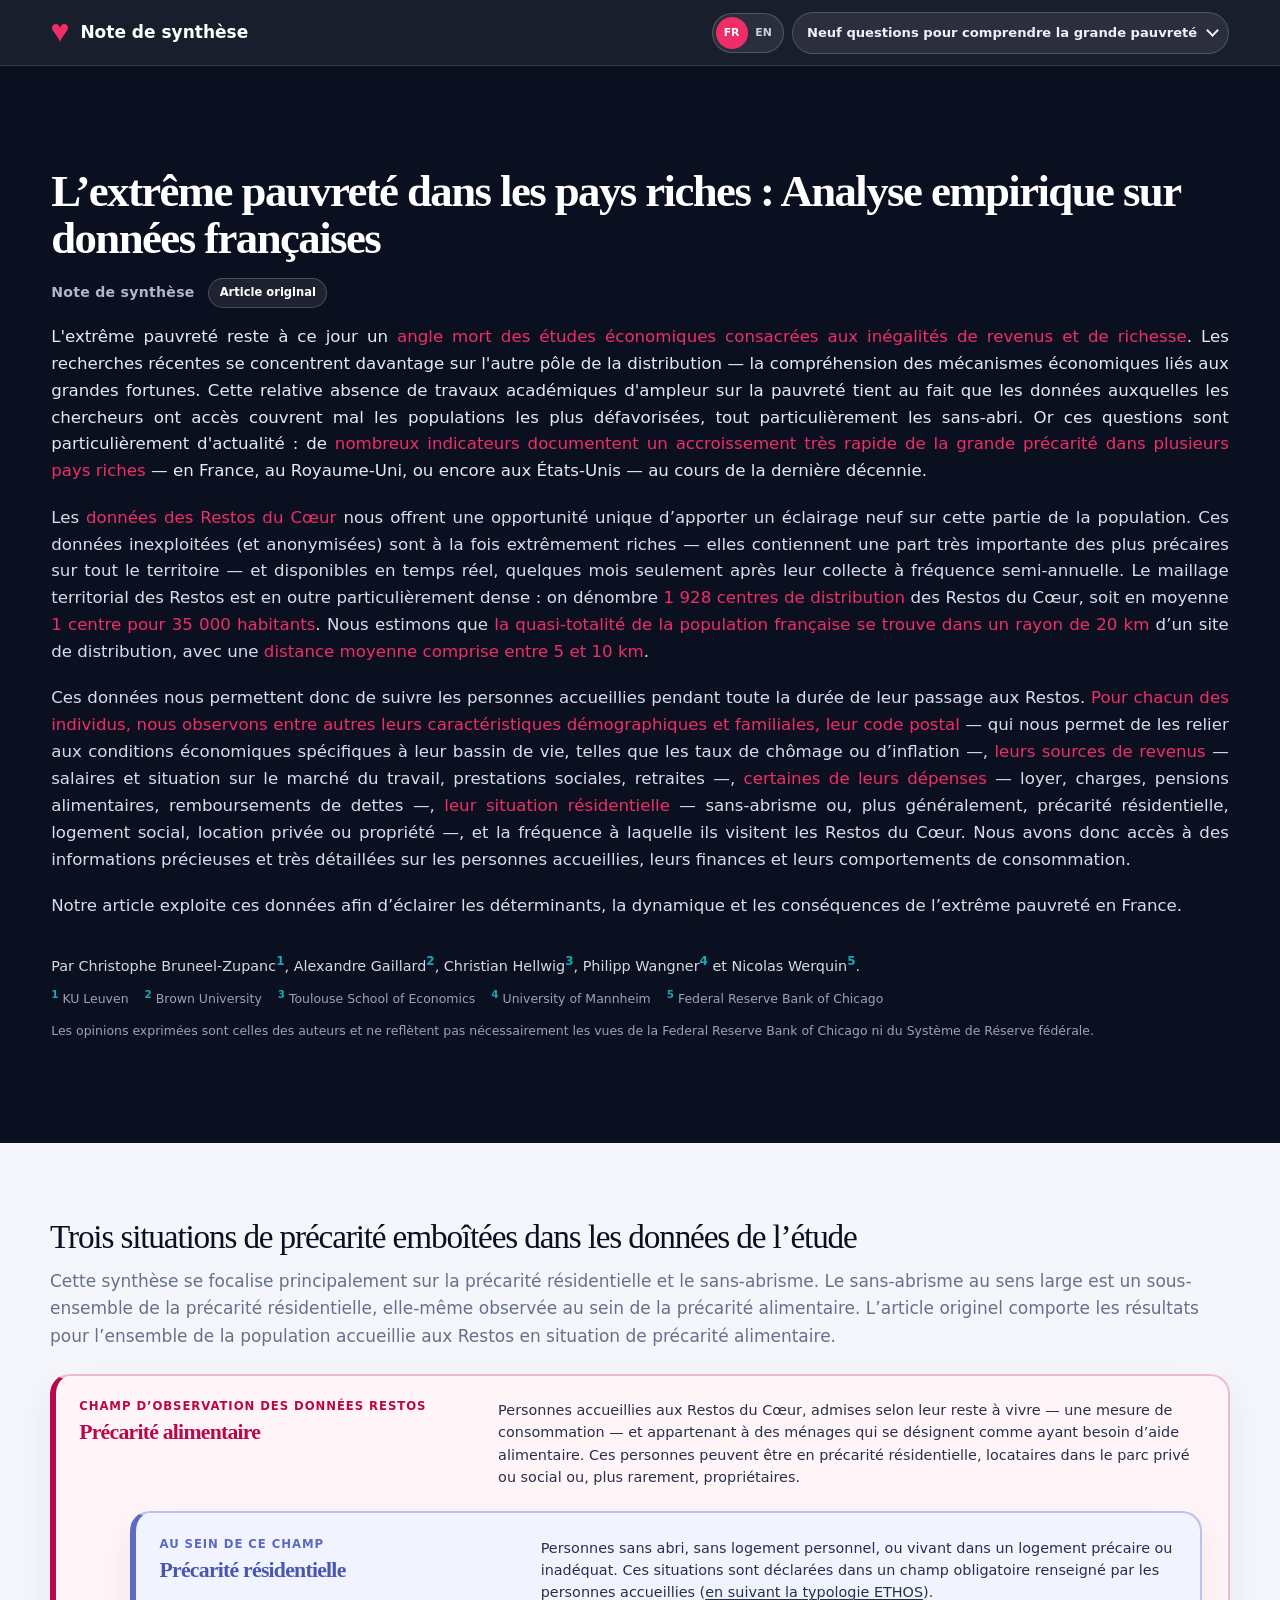
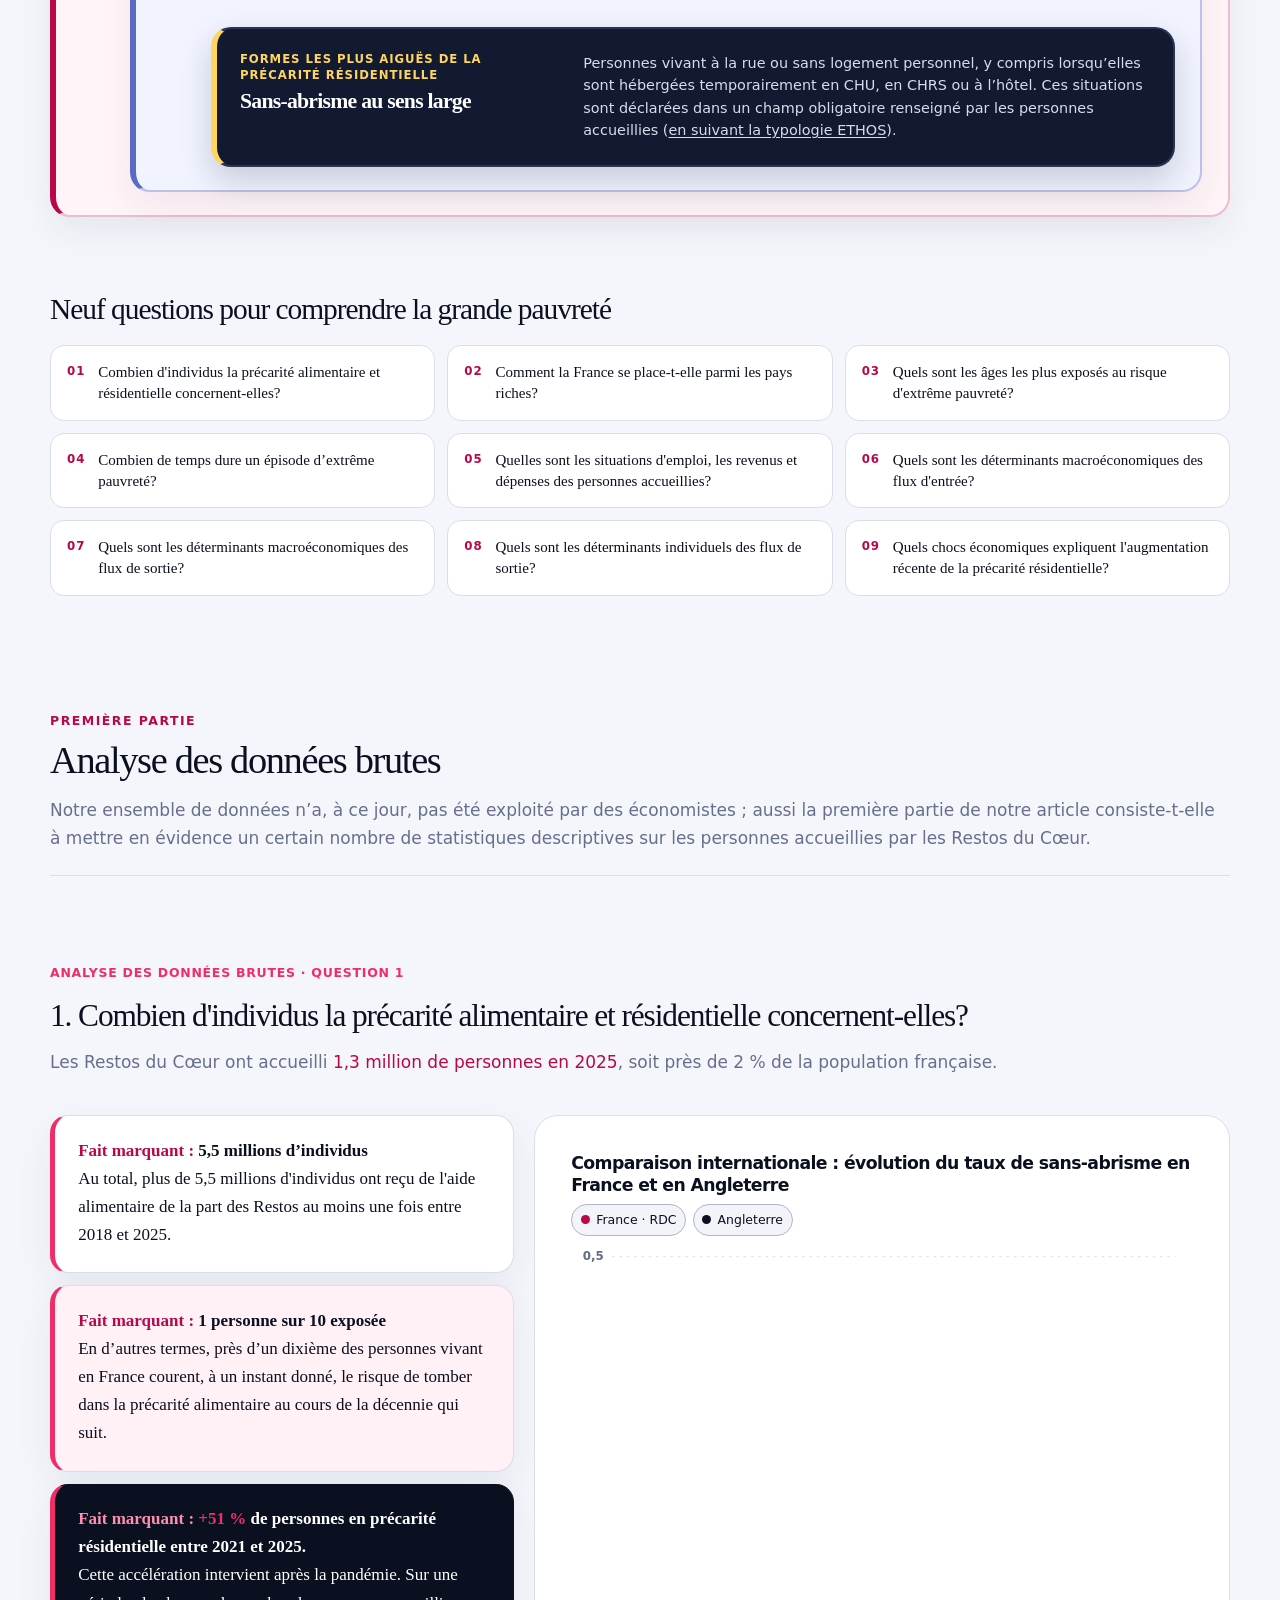
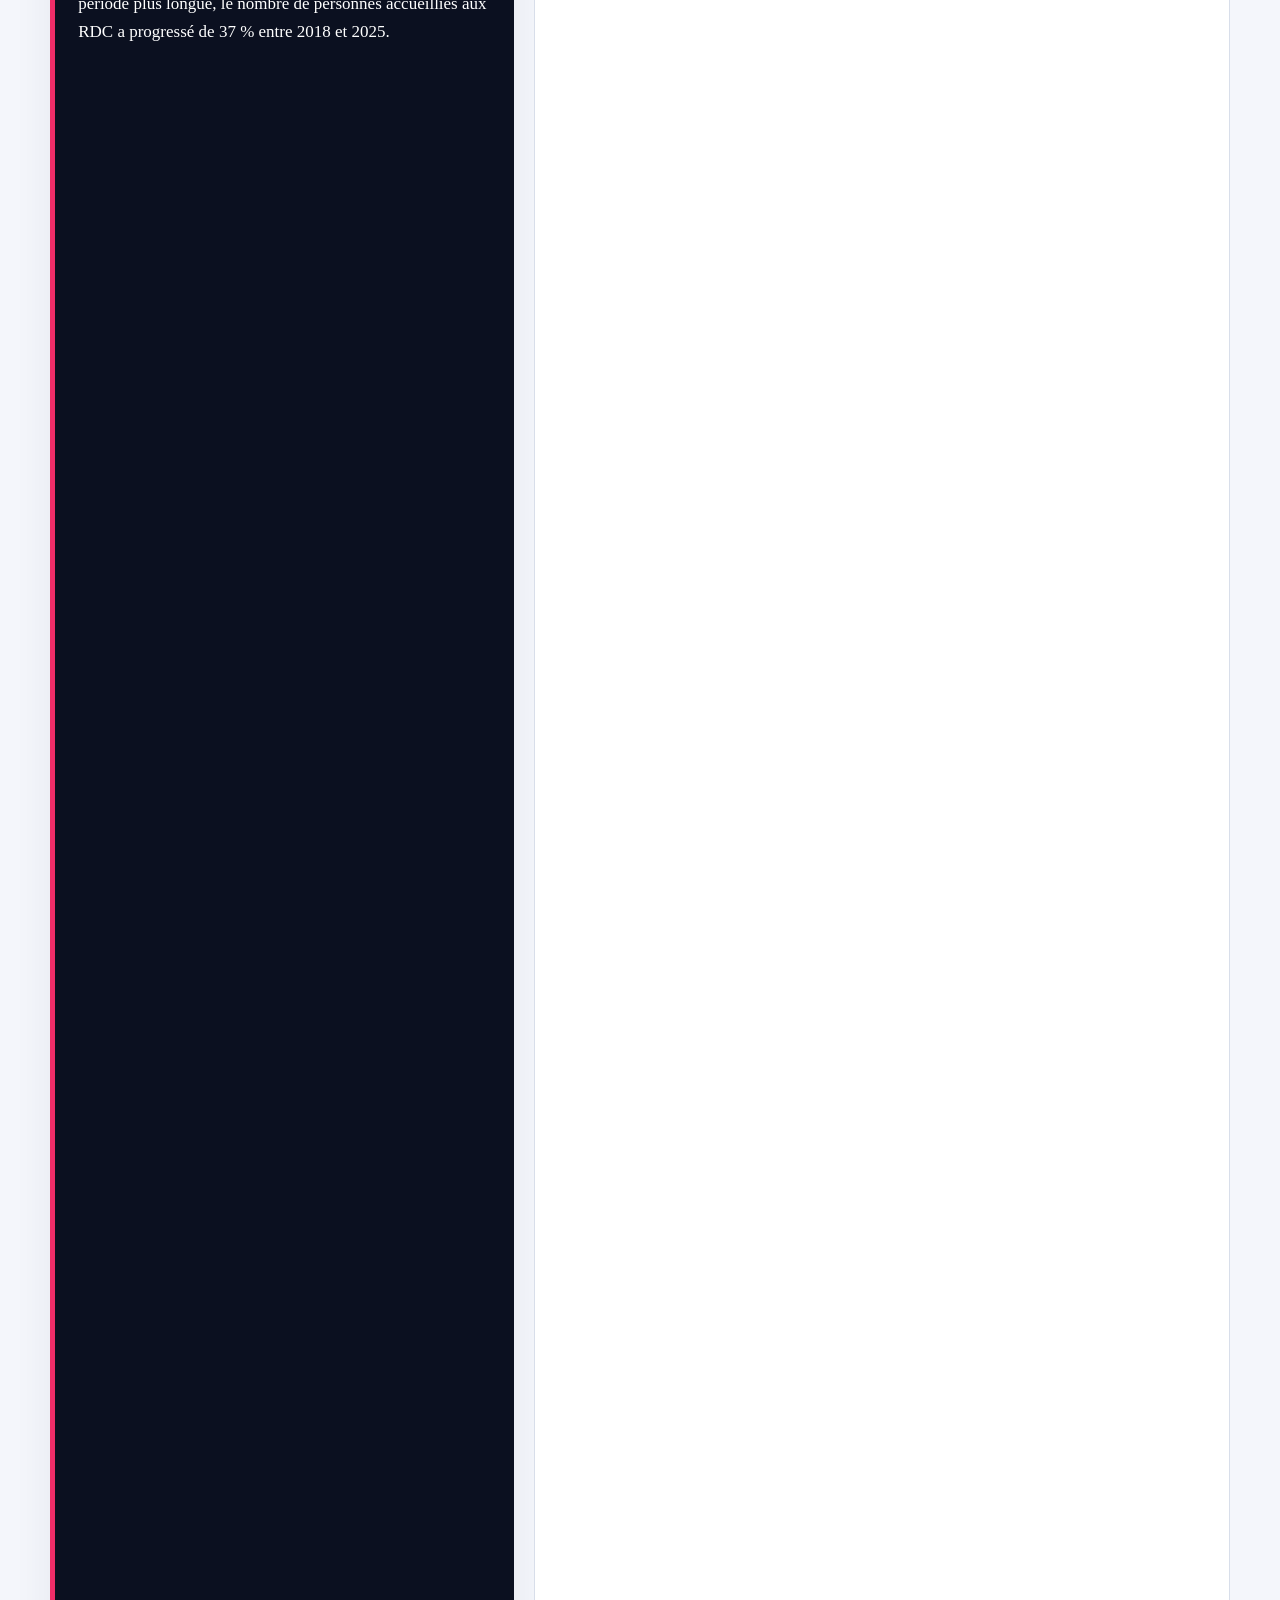
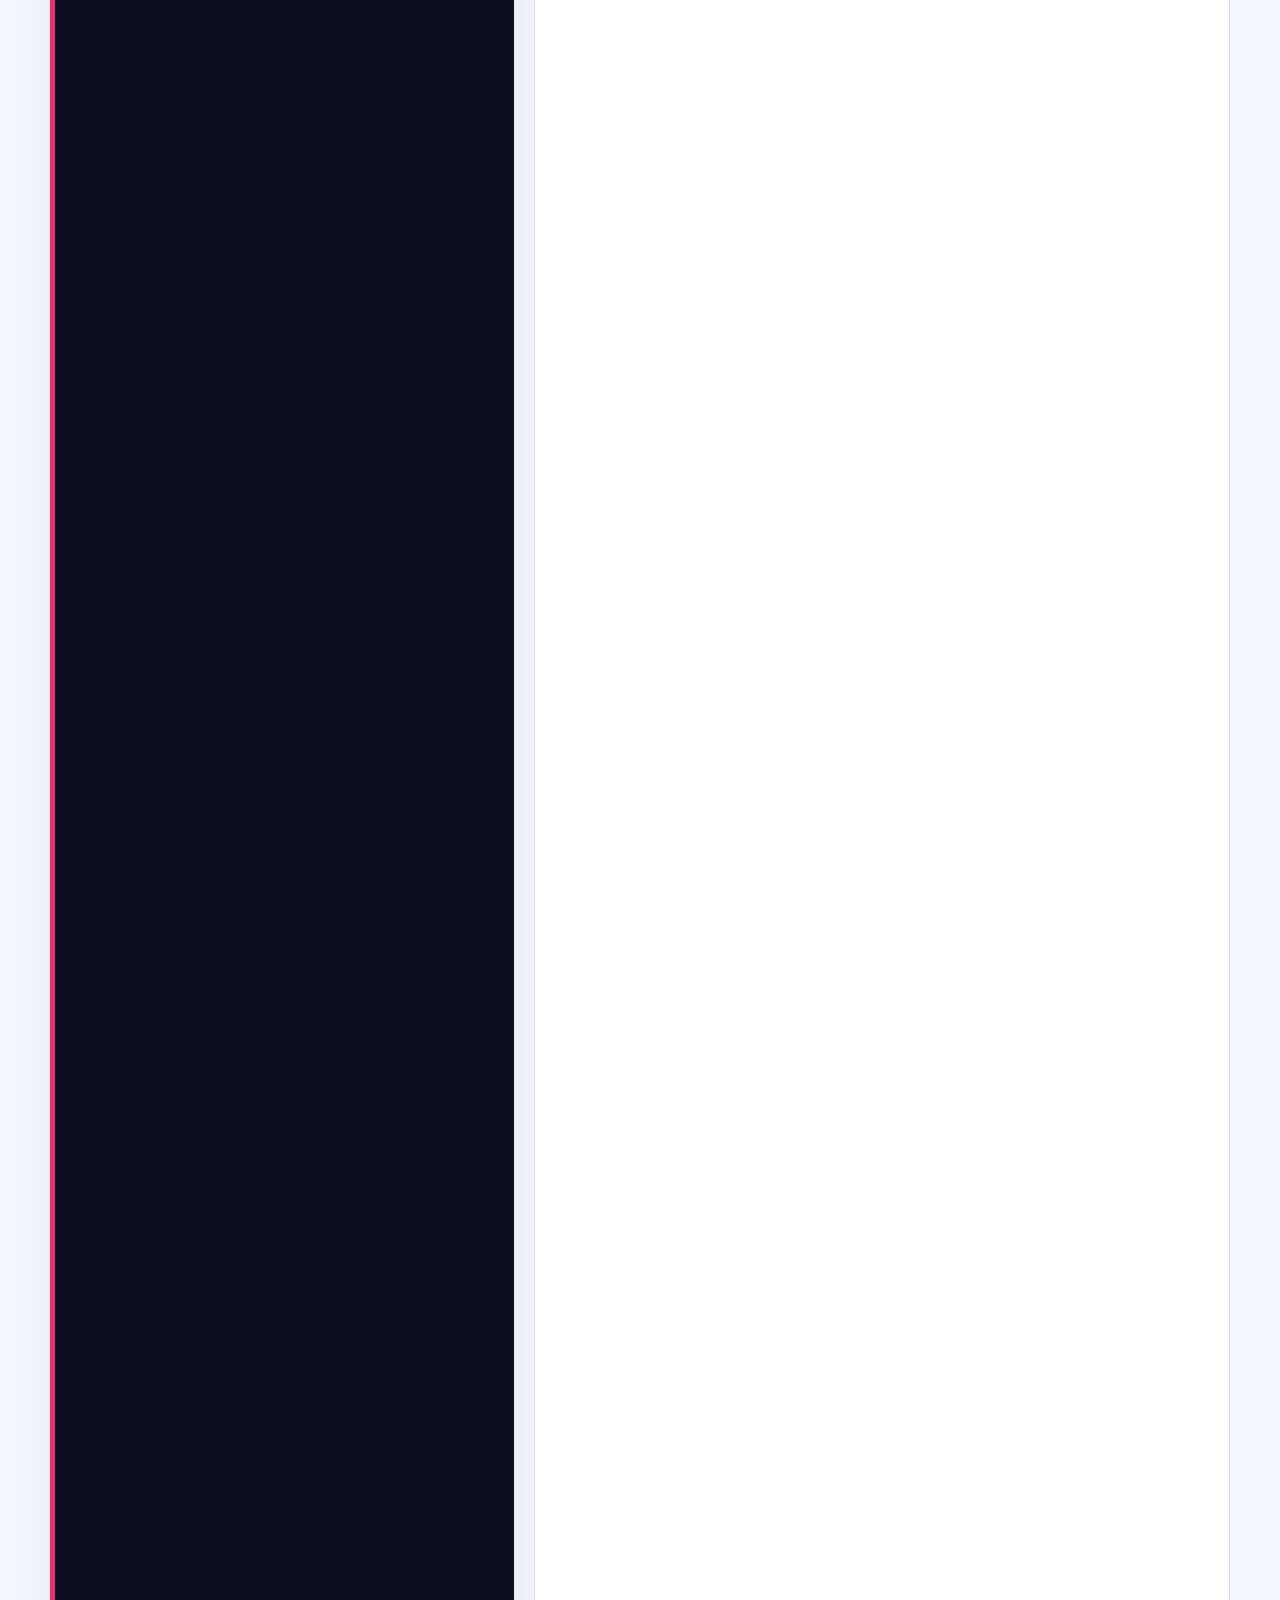
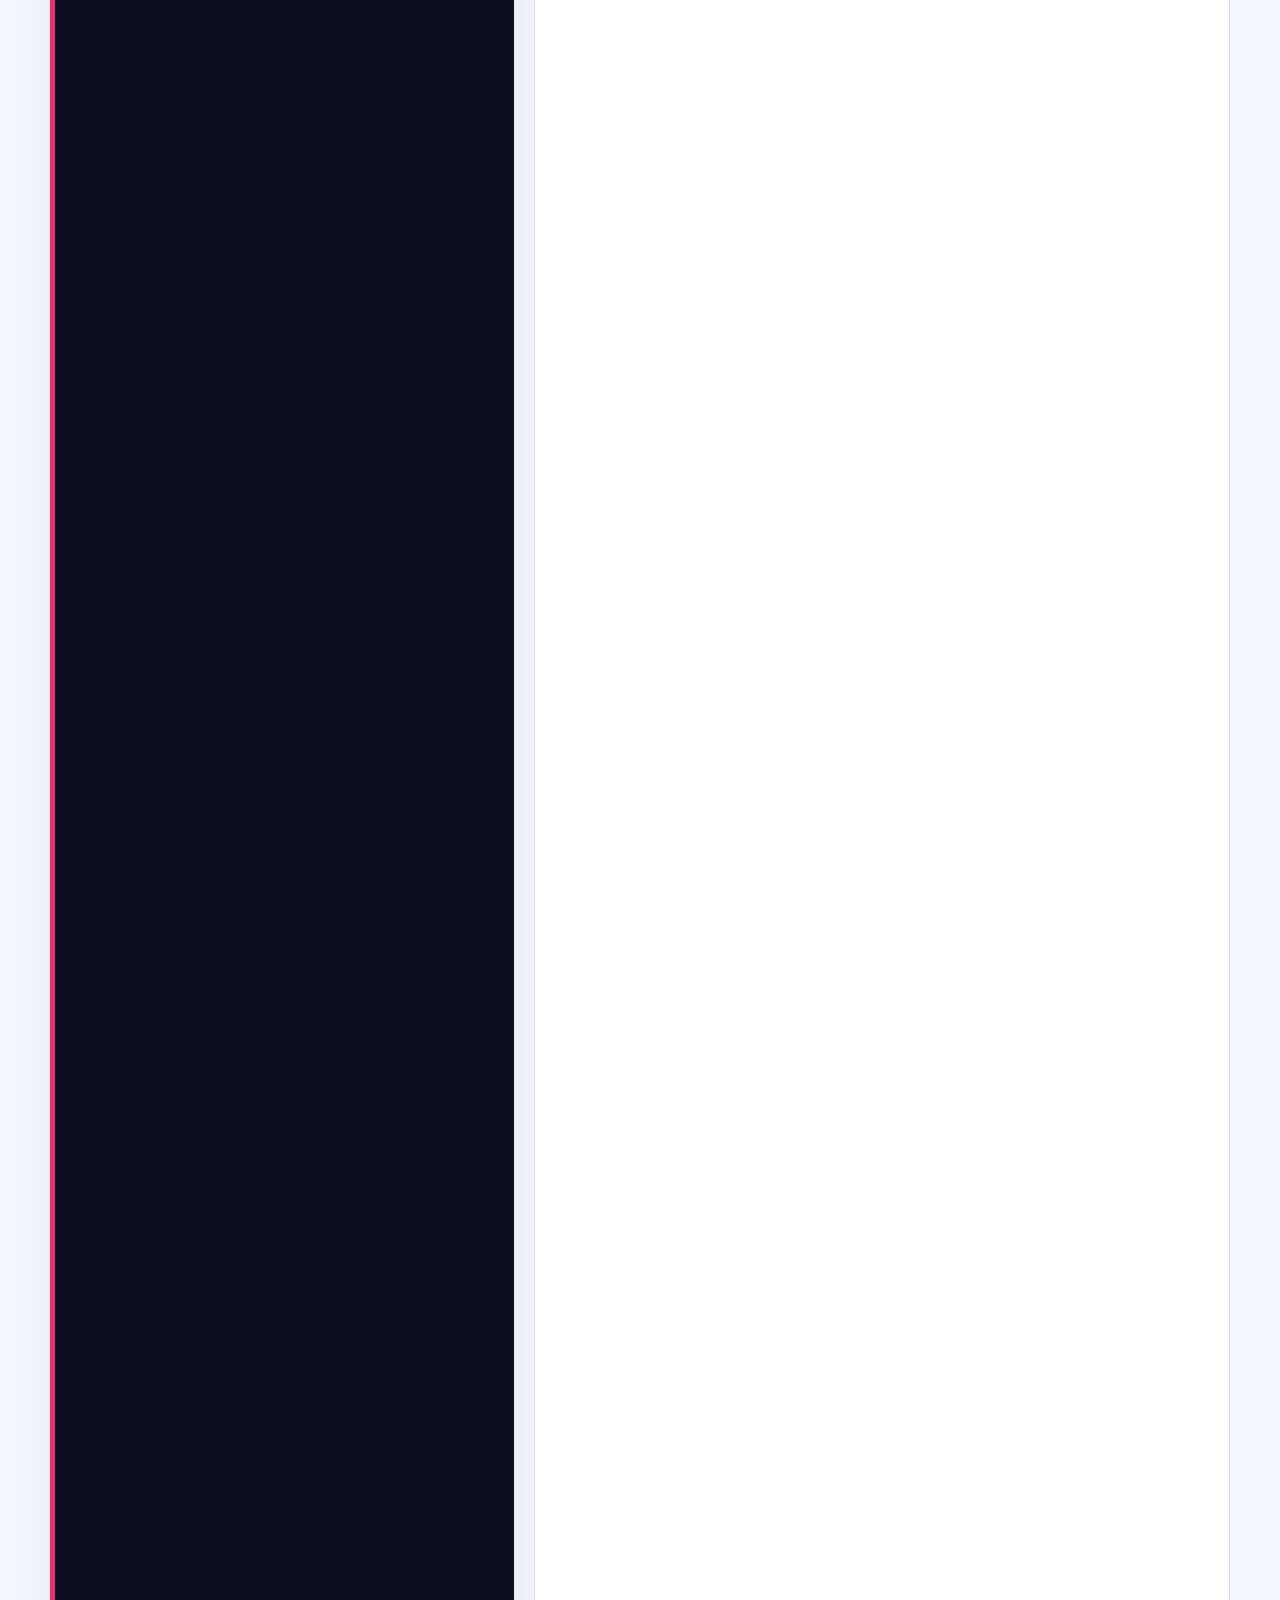
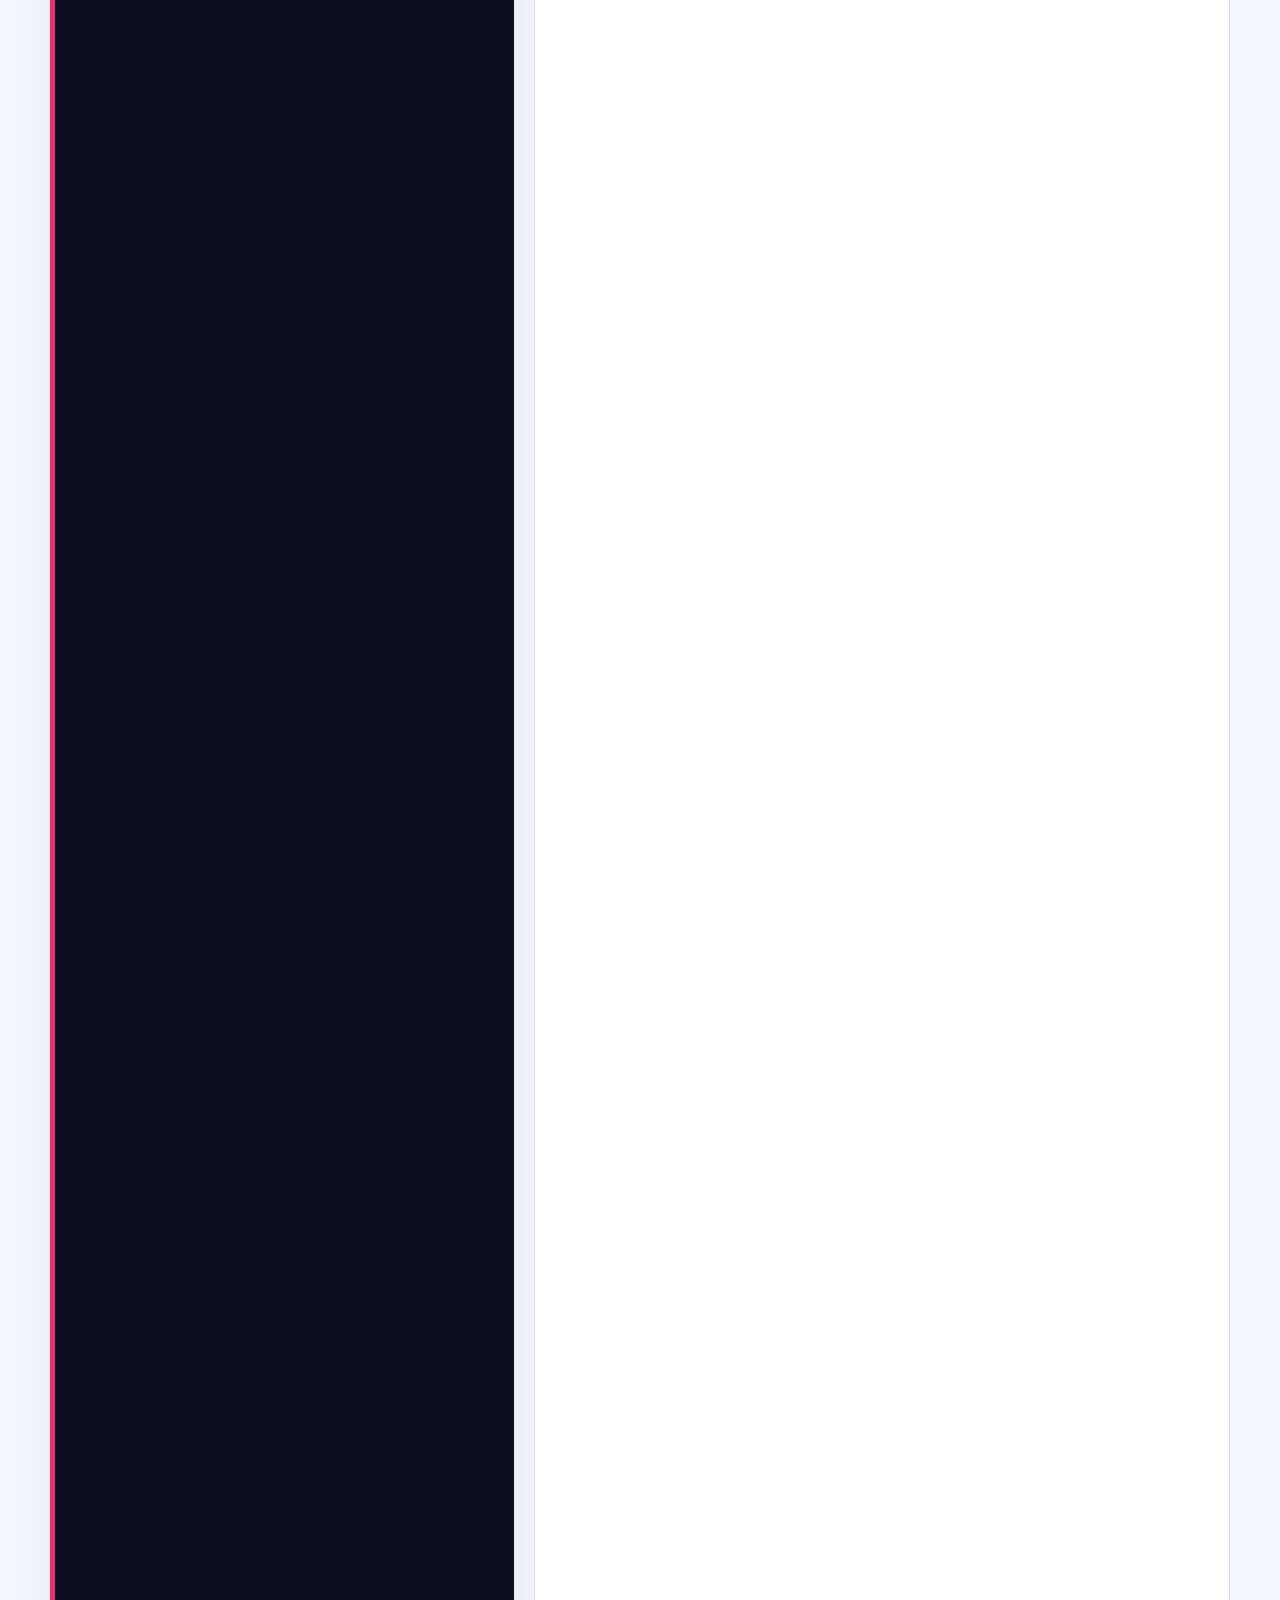
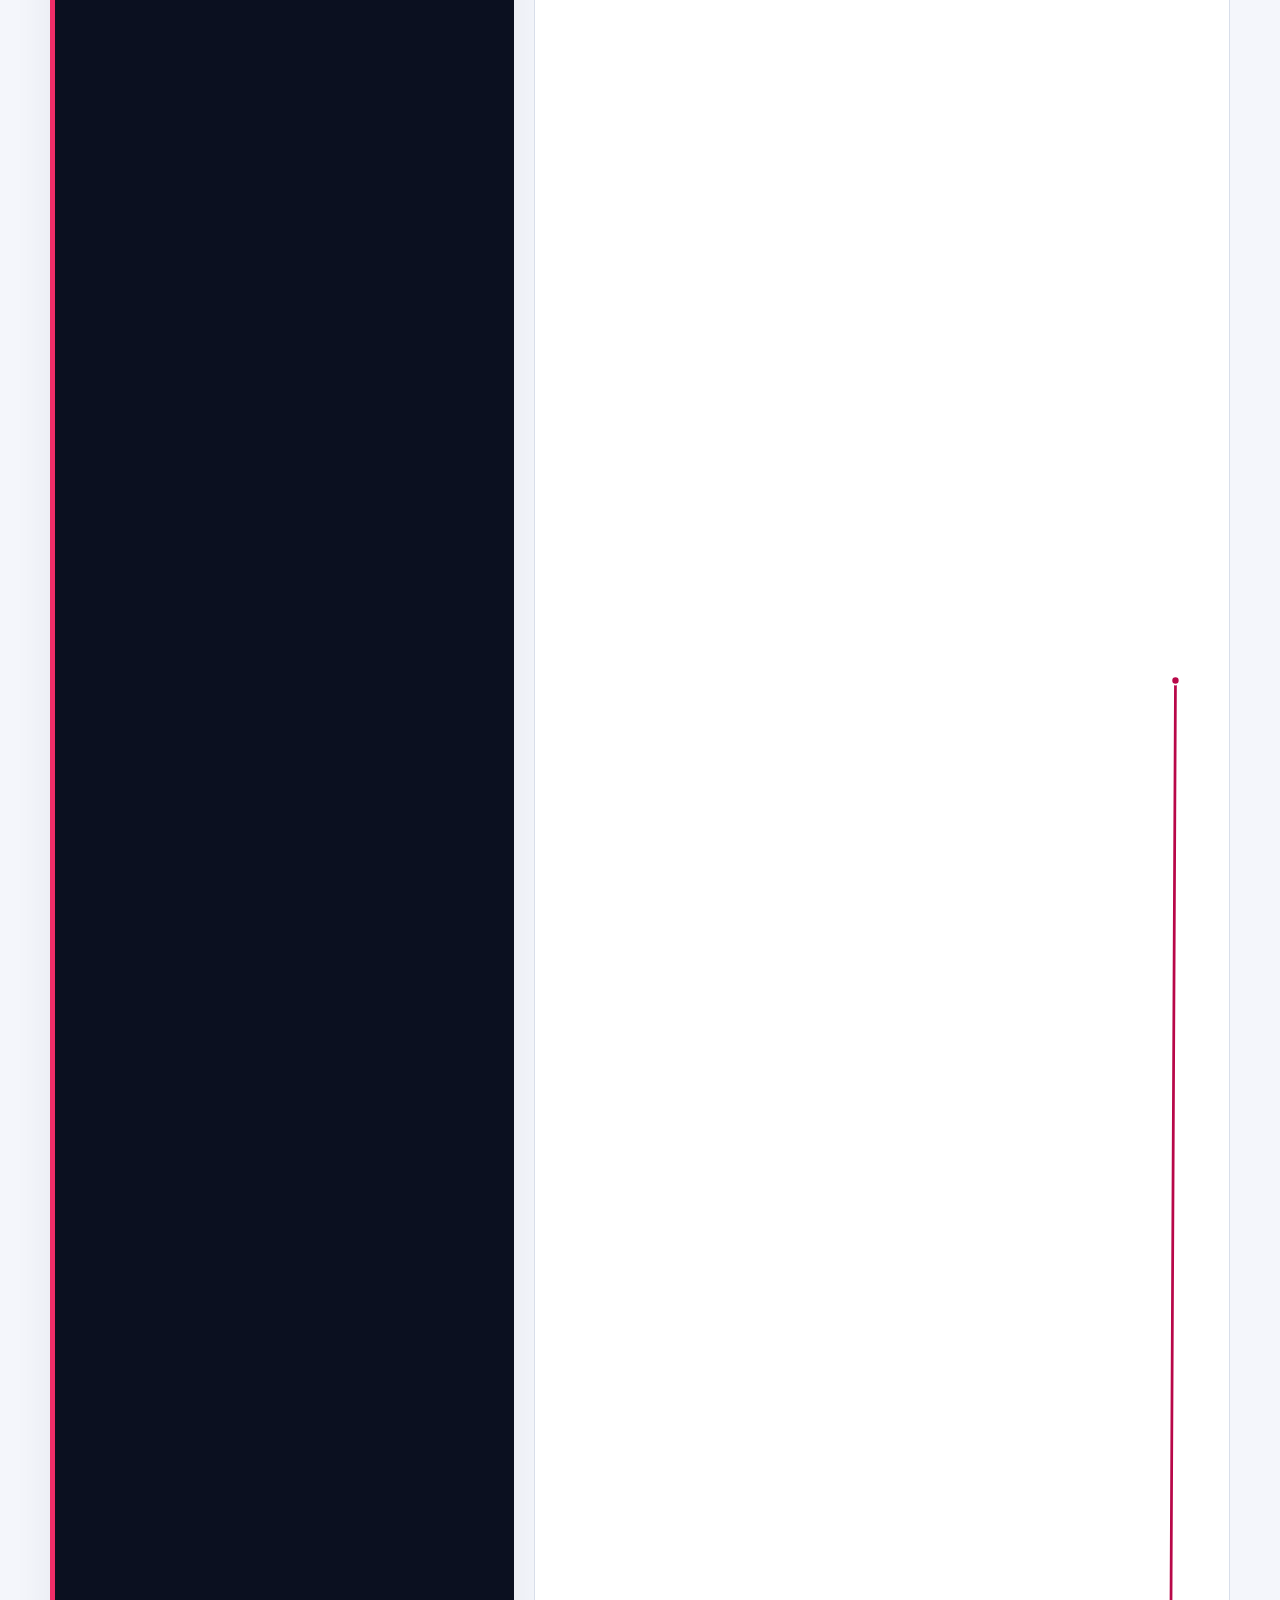
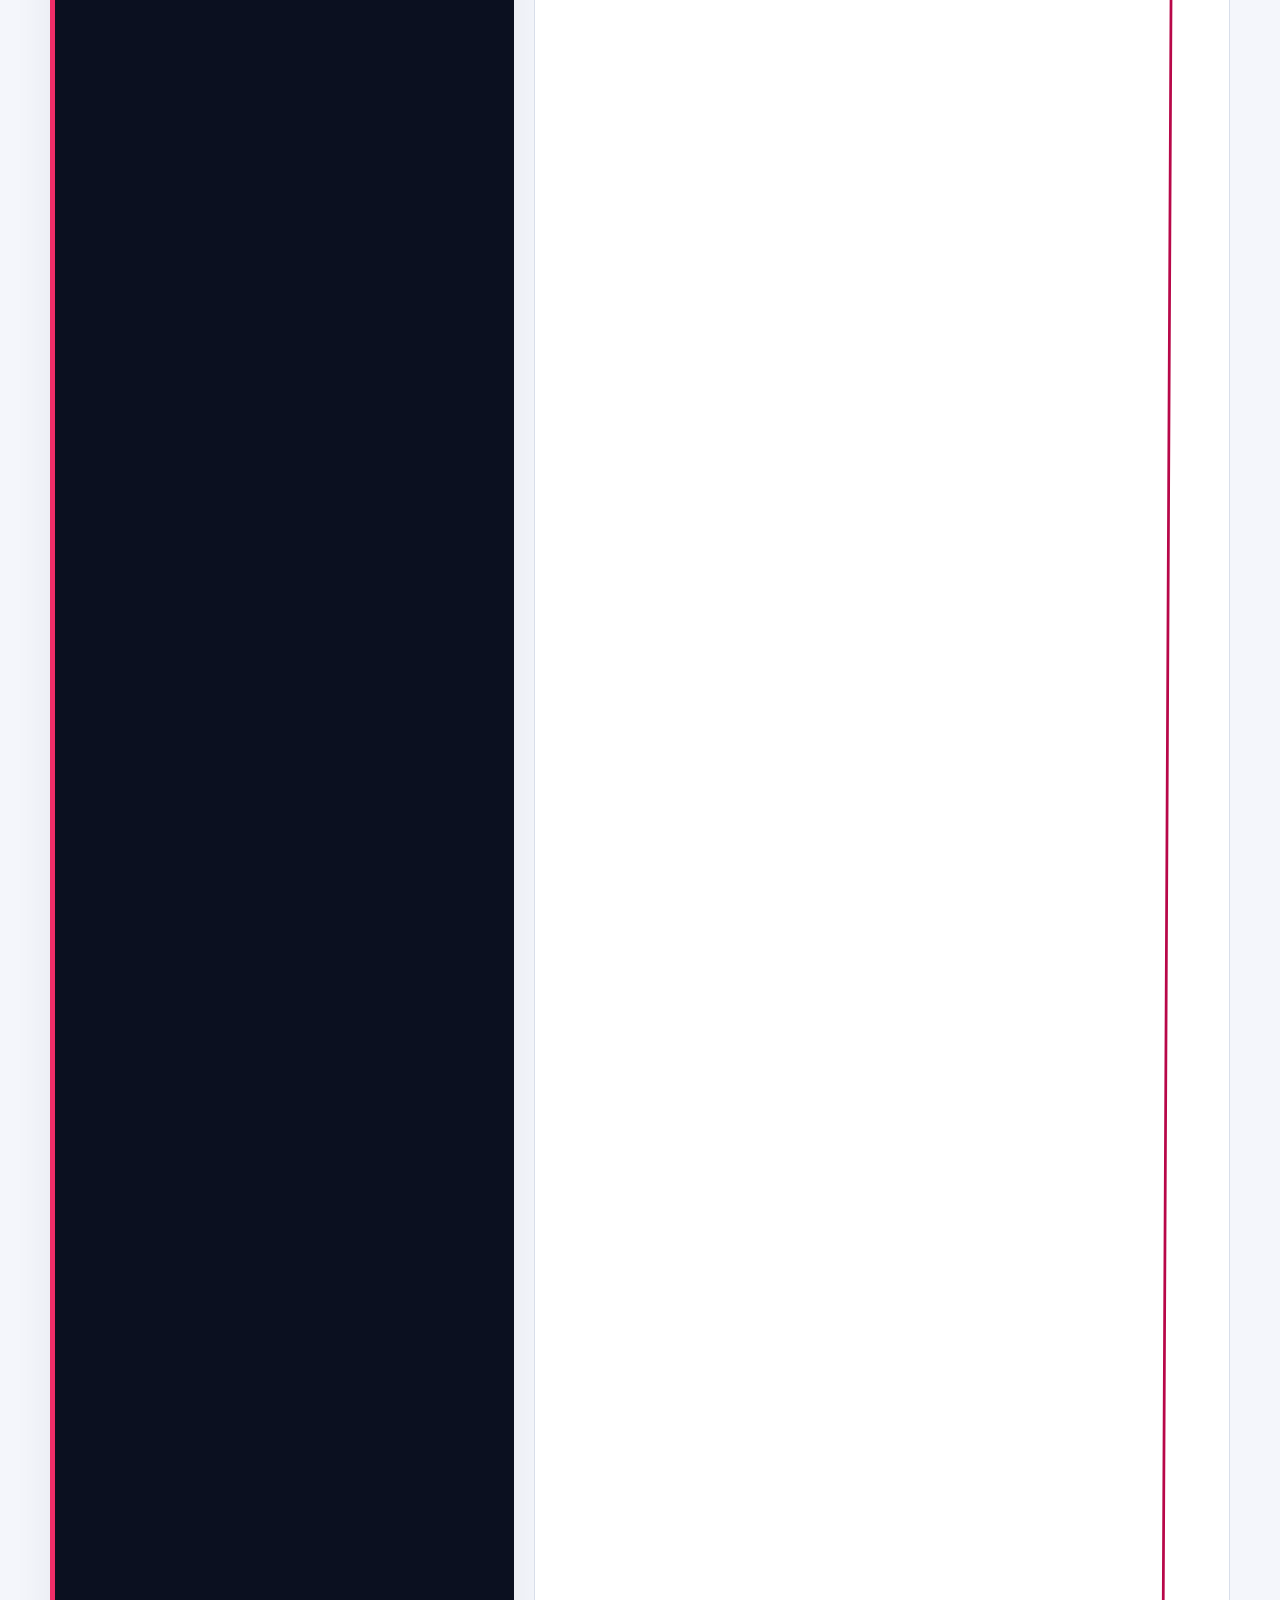
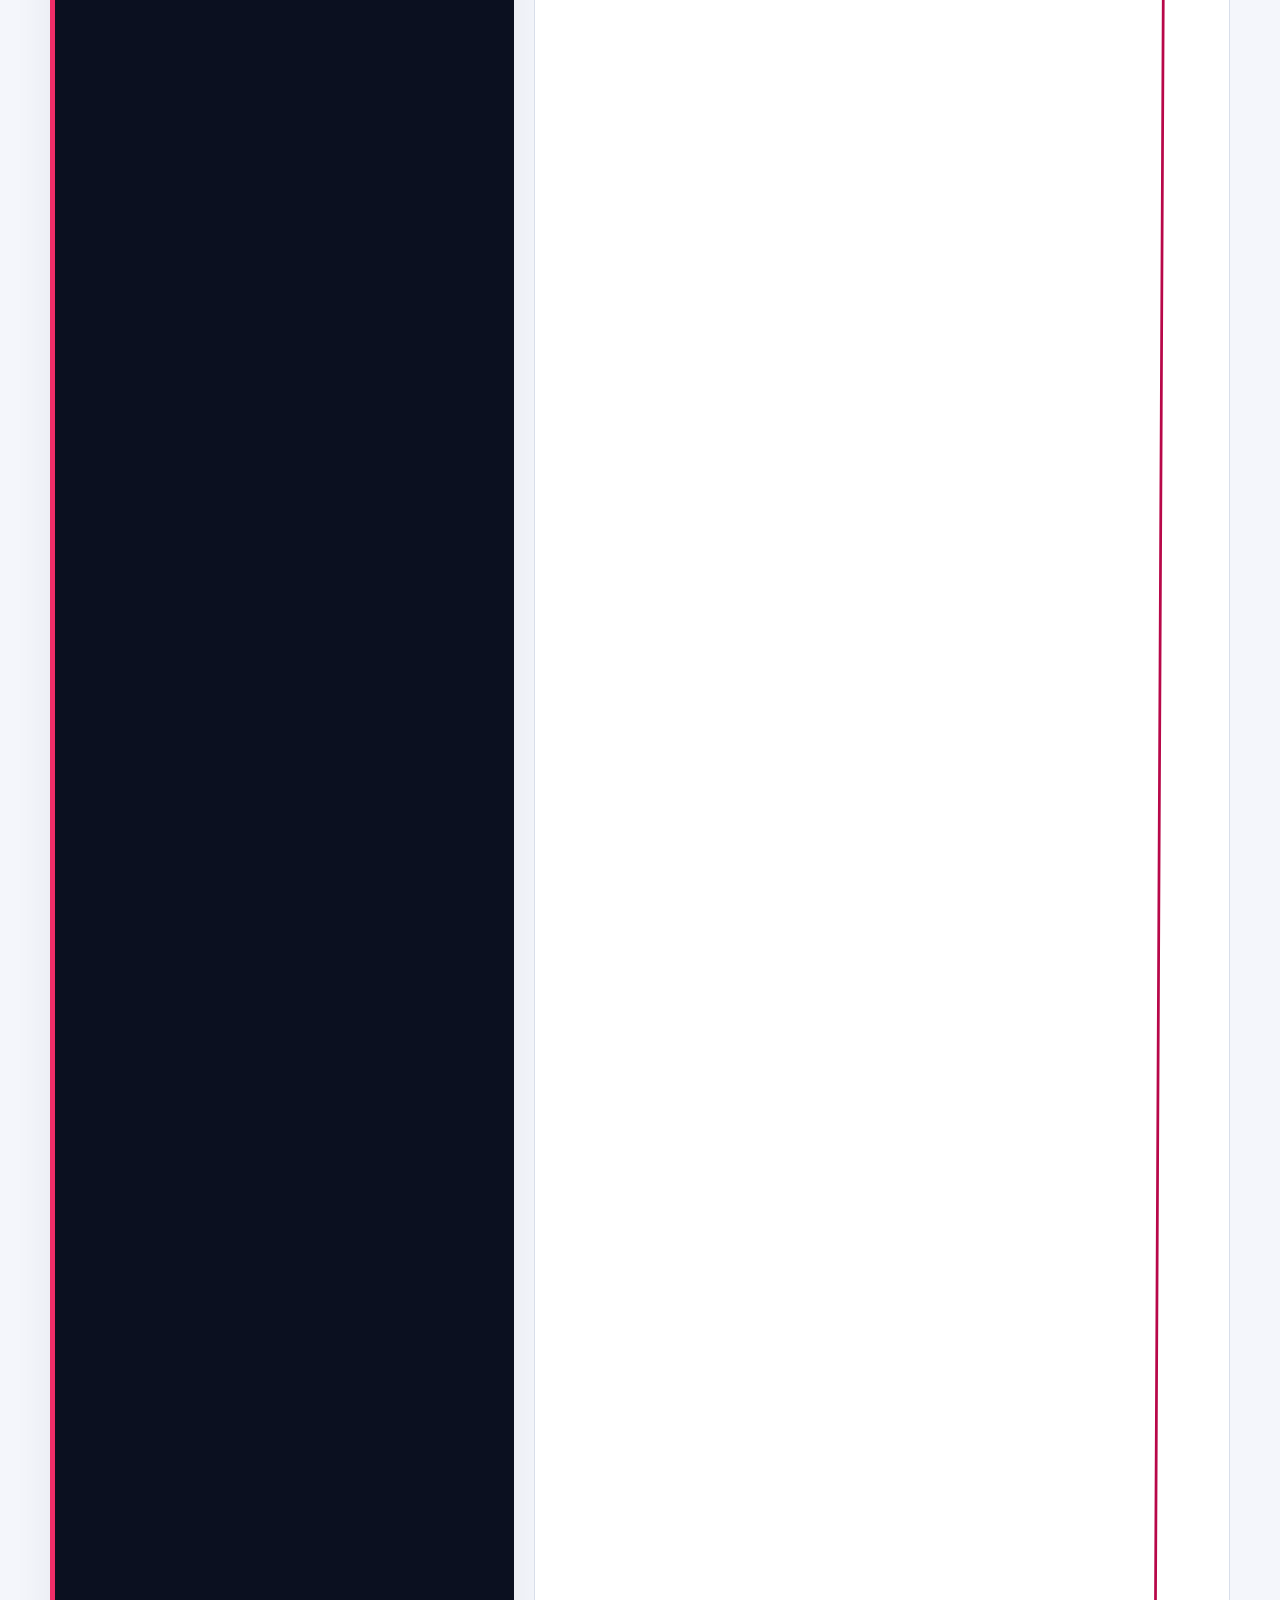
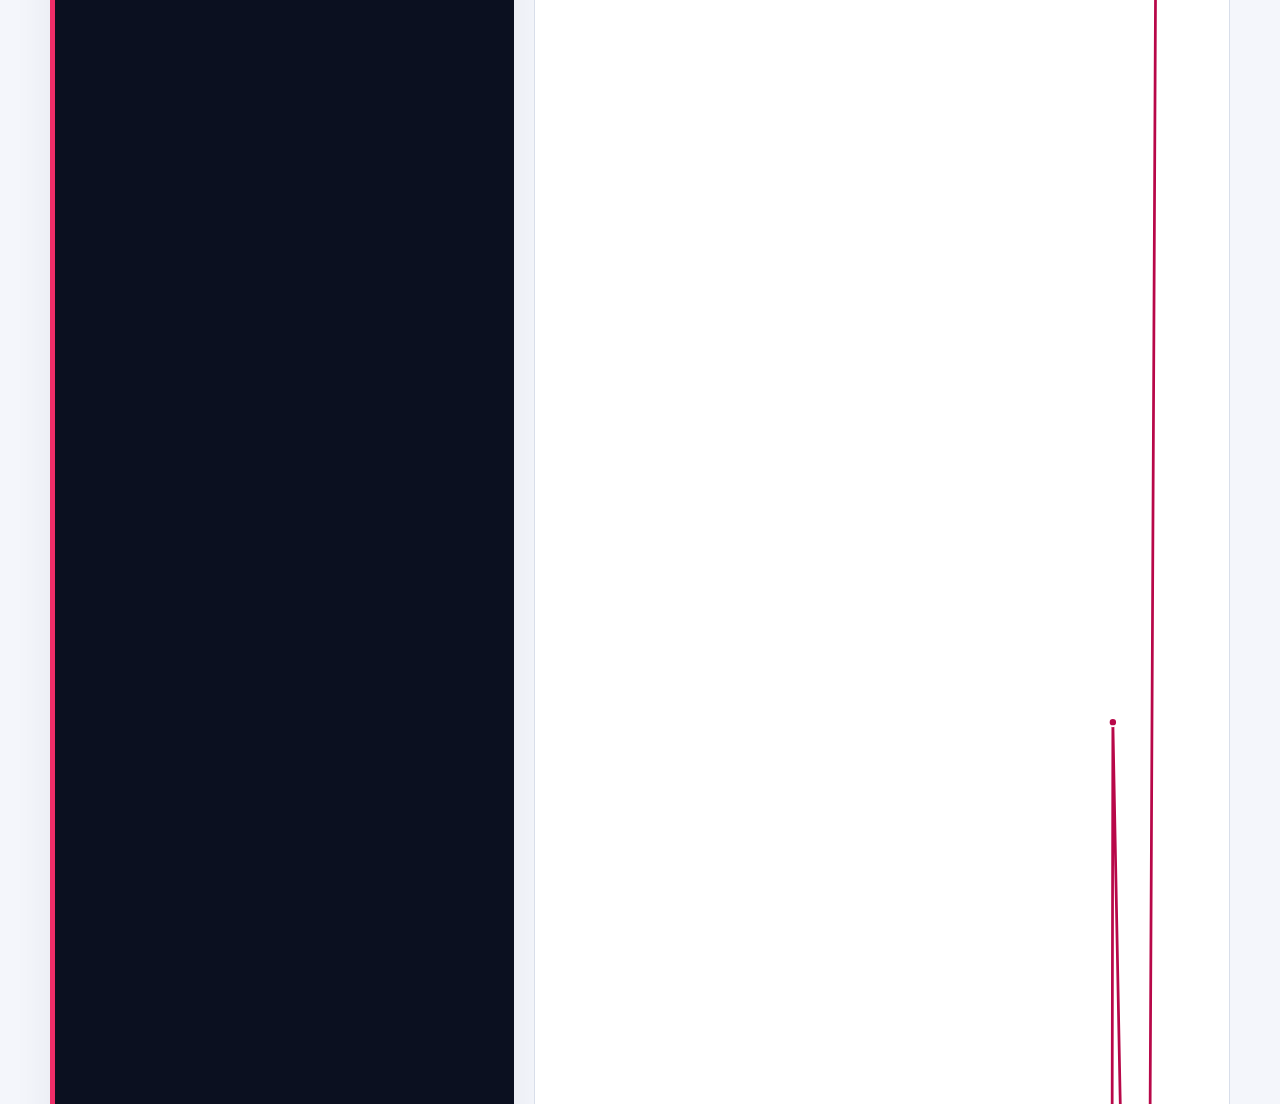
==== poverty/index.html @ ae836162 "Remove unused meta tags from index.html Removed Open Graph and Twitter card meta tags from the HTML." ====
<!doctype html>
<html lang="fr">
  <head>
    <meta charset="utf-8" />
    <meta name="viewport" content="width=device-width, initial-scale=1" />
    <meta name="theme-color" content="#0b1020" />
    <meta
      name="description"
      content="Une lecture interactive de la note L’extrême pauvreté dans les pays riches, à partir des données des Restos du Cœur."
    />
    <meta property="og:type" content="website" />
    <meta property="og:locale" content="fr_FR" />
    <meta property="og:title" content="L’extrême pauvreté dans les pays riches : Analyse empirique sur données françaises" />
    <meta property="og:description" content="5,5 millions de personnes distinctes, des cartes interactives et les mécanismes d’entrée et de sortie de la grande pauvreté." />
    <title>L’extrême pauvreté dans les pays riches : Analyse empirique sur données françaises</title>
    <link rel="icon" type="image/svg+xml" href="favicon.svg" />
    <link rel="stylesheet" href="vendor/leaflet/leaflet.css" />
    <link rel="stylesheet" href="styles.css" />
    <script src="vendor/leaflet/leaflet.js" defer></script>
    <script src="app.js" defer></script>
  </head>
  <body>
    <a class="skip-link" href="#contenu">Aller au contenu</a>
    <header class="topbar">
      <a class="brand" href="#haut" aria-label="Retour au début">
        <img class="brand-mark" src="favicon.svg" alt="" aria-hidden="true" />
        <span>Note de synthèse</span>
      </a>
      <nav class="topbar-nav" aria-label="Navigation par question">
        <div class="language-switch" aria-label="Choisir la langue">
          <a href="index.html" lang="fr" aria-current="page">FR</a>
          <a href="en.html" lang="en">EN</a>
        </div>
        <details class="question-menu">
          <summary aria-label="Neuf questions pour comprendre la grande pauvreté">
            <span class="question-menu-label-full">Neuf questions pour comprendre la grande pauvreté</span>
          </summary>
          <ol aria-label="Définitions et neuf questions de la synthèse">
            <li class="question-menu-definition"><a href="#definitions"><span>DEF</span><strong>Définitions de la grande pauvreté</strong></a></li>
            <li><a href="#question-1"><span>01</span><strong>Combien d'individus la précarité alimentaire et résidentielle concernent-elles?</strong></a></li>
            <li><a href="#question-2"><span>02</span><strong>Comment la France se place-t-elle parmi les pays riches?</strong></a></li>
            <li><a href="#question-3"><span>03</span><strong>Quels sont les âges les plus exposés au risque d'extrême pauvreté?</strong></a></li>
            <li><a href="#question-4"><span>04</span><strong>Combien de temps dure un épisode d’extrême pauvreté?</strong></a></li>
            <li><a href="#question-5"><span>05</span><strong>Quelles sont les situations d'emploi, les revenus et dépenses des personnes accueillies?</strong></a></li>
            <li><a href="#question-6"><span>06</span><strong>Quels sont les déterminants macroéconomiques des flux d'entrée?</strong></a></li>
            <li><a href="#question-7"><span>07</span><strong>Quels sont les déterminants macroéconomiques des flux de sortie?</strong></a></li>
            <li><a href="#question-8"><span>08</span><strong>Quels sont les déterminants individuels des flux de sortie?</strong></a></li>
            <li><a href="#question-9"><span>09</span><strong>Quels chocs économiques expliquent l'augmentation récente de la précarité résidentielle?</strong></a></li>
          </ol>
        </details>
      </nav>
    </header>

    <main id="contenu">
      <section class="hero" id="haut" aria-labelledby="titre-principal">
        <div class="hero-copy">
          <h1 id="titre-principal">L’extrême pauvreté dans les pays riches : Analyse empirique sur données françaises</h1>
          <div class="article-note">
            <span>Note de synthèse</span>
            <span class="article-links" aria-label="Documents associés">
              <a href="https://conference.nber.org/conf_papers/f247458.pdf" target="_blank" rel="noopener">Article original</a>
            </span>
          </div>
          <p class="dek">
            L'extrême pauvreté reste à ce jour un <span class="hero-underline">angle mort des études économiques consacrées aux inégalités de revenus et de richesse</span>.
            Les recherches récentes se concentrent davantage sur l'autre pôle de la distribution — la compréhension des mécanismes économiques liés aux grandes fortunes. Cette relative absence de travaux académiques d'ampleur sur la pauvreté tient au fait que les données auxquelles les chercheurs ont accès couvrent mal les populations les plus défavorisées, tout particulièrement les sans-abri.
            Or ces questions sont particulièrement d'actualité : de <span class="hero-underline">nombreux indicateurs documentent un accroissement très rapide de la grande précarité dans plusieurs pays riches</span> — en France, au Royaume-Uni, ou encore aux États-Unis — au cours de la dernière décennie.
          </p>
          <p class="hero-evidence">
            Les <span class="hero-underline">données des Restos du Cœur</span> nous offrent une opportunité unique d’apporter un éclairage neuf sur cette partie de la population. Ces données inexploitées (et anonymisées) sont à la fois extrêmement riches — elles contiennent une part très importante des plus précaires sur tout le territoire — et disponibles en temps réel, quelques mois seulement après leur collecte à fréquence semi-annuelle. Le maillage territorial des Restos est en outre particulièrement dense&nbsp;: on dénombre <span class="hero-underline">1&nbsp;928 centres de distribution</span> des Restos du Cœur, soit en moyenne <span class="hero-underline">1 centre pour 35&nbsp;000 habitants</span>. Nous estimons que <span class="hero-underline">la quasi-totalité de la population française se trouve dans un rayon de 20&nbsp;km</span> d’un site de distribution, avec une <span class="hero-underline">distance moyenne comprise entre 5 et 10&nbsp;km</span>.
          </p>
          <p class="hero-evidence">
            Ces données nous permettent donc de suivre les personnes accueillies pendant toute la durée de leur passage aux Restos. <span class="text-highlight">Pour chacun des individus, nous observons entre autres leurs caractéristiques démographiques et familiales, leur code postal</span> — qui nous permet de les relier aux conditions économiques spécifiques à leur bassin de vie, telles que les taux de chômage ou d’inflation —, <span class="text-highlight">leurs sources de revenus</span> — salaires et situation sur le marché du travail, prestations sociales, retraites —, <span class="text-highlight">certaines de leurs dépenses</span> — loyer, charges, pensions alimentaires, remboursements de dettes —, <span class="text-highlight">leur situation résidentielle</span> — sans-abrisme ou, plus généralement, précarité résidentielle, logement social, location privée ou propriété —, et la fréquence à laquelle ils visitent les Restos du Cœur. Nous avons donc accès à des informations précieuses et très détaillées sur les personnes accueillies, leurs finances et leurs comportements de consommation.
          </p>
          <p class="hero-evidence">
            Notre article exploite ces données afin d’éclairer les déterminants, la dynamique et les conséquences de l’extrême pauvreté en France.
          </p>
          <p class="byline">
            Par Christophe Bruneel-Zupanc<sup>1</sup>, Alexandre Gaillard<sup>2</sup>, Christian Hellwig<sup>3</sup>,
            Philipp Wangner<sup>4</sup> et Nicolas Werquin<sup>5</sup>.
          </p>
          <p class="affiliations" aria-label="Affiliations des auteurs">
            <span><sup>1</sup> KU Leuven</span>
            <span><sup>2</sup> Brown University</span>
            <span><sup>3</sup> Toulouse School of Economics</span>
            <span><sup>4</sup> University of Mannheim</span>
            <span><sup>5</sup> Federal Reserve Bank of Chicago</span>
          </p>
          <p class="author-disclaimer">Les opinions exprimées sont celles des auteurs et ne reflètent pas nécessairement les vues de la Federal Reserve Bank of Chicago ni du Système de Réserve fédérale.</p>
        </div>
      </section>

      <section class="definition-section" id="definitions" aria-labelledby="definitions-title">
        <div class="definition-header">
          <h2 id="definitions-title">Trois situations de précarité emboîtées dans les données de l’étude</h2>
          <p>Cette synthèse se focalise principalement sur la précarité résidentielle et le sans-abrisme. Le sans-abrisme au sens large est un sous-ensemble de la précarité résidentielle, elle-même observée au sein de la précarité alimentaire. L’article originel comporte les résultats pour l’ensemble de la population accueillie aux Restos en situation de précarité alimentaire.</p>
        </div>
        <div class="definition-nest" aria-label="Trois situations de précarité, du champ observé aux formes les plus aiguës">
          <section class="definition-frame definition-frame-food" aria-labelledby="definition-food-title">
            <div class="definition-frame-intro">
              <div class="definition-layer-title">
                <span>Champ d’observation des données Restos</span>
                <h3 id="definition-food-title">Précarité alimentaire</h3>
              </div>
              <div class="definition-layer-copy">
                <p>Personnes accueillies aux Restos du Cœur, admises selon leur reste à vivre — une mesure de consommation — et appartenant à des ménages qui se désignent comme ayant besoin d’aide alimentaire. Ces personnes peuvent être en précarité résidentielle, locataires dans le parc privé ou social ou, plus rarement, propriétaires.</p>
              </div>
            </div>

            <section class="definition-frame definition-frame-housing" aria-labelledby="definition-housing-title">
              <div class="definition-frame-intro">
                <div class="definition-layer-title">
                  <span>Au sein de ce champ</span>
                  <h3 id="definition-housing-title">Précarité résidentielle</h3>
                </div>
                <div class="definition-layer-copy">
                  <p>Personnes sans abri, sans logement personnel, ou vivant dans un logement précaire ou inadéquat. Ces situations sont déclarées dans un champ obligatoire renseigné par les personnes accueillies (<a href="https://www.feantsa.org/files/Home/ETHOS/PDFS/Languages/French.pdf" target="_blank" rel="noopener noreferrer">en suivant la typologie ETHOS</a>).</p>
                </div>
              </div>

              <section class="definition-frame definition-frame-homelessness" aria-labelledby="definition-homelessness-title">
                <div class="definition-frame-intro">
                  <div class="definition-layer-title">
                    <span>Formes les plus aiguës de la précarité résidentielle</span>
                    <h3 id="definition-homelessness-title">Sans-abrisme au sens large</h3>
                  </div>
                  <div class="definition-layer-copy">
                    <p>Personnes vivant à la rue ou sans logement personnel, y compris lorsqu’elles sont hébergées temporairement en CHU, en CHRS ou à l’hôtel. Ces situations sont déclarées dans un champ obligatoire renseigné par les personnes accueillies (<a href="https://www.feantsa.org/files/Home/ETHOS/PDFS/Languages/French.pdf" target="_blank" rel="noopener noreferrer">en suivant la typologie ETHOS</a>).</p>
                  </div>
                </div>
              </section>
            </section>
          </section>
        </div>
      </section>

      <nav class="question-index" aria-labelledby="question-index-title">
        <div class="question-index-intro">
          <h2 id="question-index-title">Neuf questions pour comprendre la grande pauvreté</h2>
        </div>
        <ol>
          <li><a href="#question-1"><span>01</span><strong>Combien d'individus la précarité alimentaire et résidentielle concernent-elles?</strong></a></li>
          <li><a href="#question-2"><span>02</span><strong>Comment la France se place-t-elle parmi les pays riches?</strong></a></li>
          <li><a href="#question-3"><span>03</span><strong>Quels sont les âges les plus exposés au risque d'extrême pauvreté?</strong></a></li>
          <li><a href="#question-4"><span>04</span><strong>Combien de temps dure un épisode d’extrême pauvreté?</strong></a></li>
          <li><a href="#question-5"><span>05</span><strong>Quelles sont les situations d'emploi, les revenus et dépenses des personnes accueillies?</strong></a></li>
          <li><a href="#question-6"><span>06</span><strong>Quels sont les déterminants macroéconomiques des flux d'entrée?</strong></a></li>
          <li><a href="#question-7"><span>07</span><strong>Quels sont les déterminants macroéconomiques des flux de sortie?</strong></a></li>
          <li><a href="#question-8"><span>08</span><strong>Quels sont les déterminants individuels des flux de sortie?</strong></a></li>
          <li><a href="#question-9"><span>09</span><strong>Quels chocs économiques expliquent l'augmentation récente de la précarité résidentielle?</strong></a></li>
        </ol>
      </nav>

      <section class="section chart-section" id="ampleur" aria-labelledby="analyse-title">
        <div class="part-heading">
          <p>Première partie</p>
          <h2 id="analyse-title">Analyse des données brutes</h2>
          <p class="part-intro">Notre ensemble de données n’a, à ce jour, pas été exploité par des économistes ; aussi la première partie de notre article consiste-t-elle à mettre en évidence un certain nombre de statistiques descriptives sur les personnes accueillies par les Restos du Cœur.</p>
        </div>
        <div class="section-heading qa-section-heading qa-section-heading-solo">
          <div>
            <p class="section-number">Analyse des données brutes · Question 1</p>
            <h3 id="question-1">1. Combien d'individus la précarité alimentaire et résidentielle concernent-elles?</h3>
            <p class="qa-answer-lead">
              Les Restos du Cœur ont accueilli <span class="text-highlight">1,3 million de personnes en 2025</span>, soit près de 2 % de la population française.
            </p>
          </div>
        </div>

        <div class="split-grid trend-grid">
          <div class="q1-stat-stack" role="list" aria-label="Trois faits marquants sur l’ampleur de la grande pauvreté">
            <article class="q1-stat-card q1-stat-card-standard" role="listitem" data-mkouf="1">
              <p><strong class="dialogue-label">Fait marquant :</strong> <strong class="q1-fact-title">5,5 millions d’individus</strong><br />Au total, plus de 5,5 millions d'individus ont reçu de l'aide alimentaire de la part des Restos au moins une fois entre 2018 et 2025.</p>
            </article>
            <article class="q1-stat-card q1-stat-card-pink fact-frame-pink" role="listitem" data-mkouf="7">
              <p><strong class="dialogue-label">Fait marquant :</strong> <strong class="q1-fact-title">1 personne sur 10 exposée</strong><br />En d’autres termes, près d’un dixième des personnes vivant en France courent, à un instant donné, le risque de tomber dans la précarité alimentaire au cours de la décennie qui suit.</p>
            </article>
            <article class="q1-stat-card q1-stat-card-dark" role="listitem" data-mkouf="2">
              <p><strong class="dialogue-label">Fait marquant :</strong> <strong class="q1-fact-title"><span>+51 %</span> de personnes en précarité résidentielle entre 2021 et 2025.</strong><br />Cette accélération intervient après la pandémie. Sur une période plus longue, le nombre de personnes accueillies aux RDC a progressé de 37 % entre 2018 et 2025.</p>
            </article>
          </div>
          <article class="story-card line-card">
            <h3>Comparaison internationale : évolution du taux de sans-abrisme en France et en Angleterre</h3>
            <div class="series-legend" aria-label="Légende du graphique">
              <button type="button" class="series-toggle is-active" data-series="france" aria-pressed="true">
                <i class="dot dot-france" aria-hidden="true"></i> France · RDC
              </button>
              <button type="button" class="series-toggle is-active" data-series="england" aria-pressed="true">
                <i class="dot dot-england" aria-hidden="true"></i> Angleterre
              </button>
            </div>
            <div id="trend-chart" class="trend-chart" aria-label="Comparaison internationale : évolution du taux de sans-abrisme en France et en Angleterre"></div>
            <p class="chart-axis-title">Nombre de personnes pour 100 habitants</p>
            <p class="chart-source">Sources : France — données des Restos du Cœur (RDC) ; Angleterre — Ministry of Housing, Communities and Local Government.</p>
          </article>
        </div>

        <p class="q1-transition-note">L’un des objectifs de notre article est de déterminer les facteurs qui ont entraîné cette évolution. La poussée inflationniste des dernières années est évidemment l’un des principaux suspects, que nous étudions en détail.</p>

        <div class="section-heading qa-section-heading qa-section-heading-solo qa-break">
          <div>
            <p class="section-number">Analyse des données brutes · Question 2</p>
            <h3 id="question-2">2. Comment la France se place-t-elle parmi les pays riches?</h3>
            <p class="qa-answer-lead">
              La comparaison de l’extrême pauvreté entre pays riches est délicate, en particulier en ce qui concerne le sans-abrisme. Les différents pays n’utilisent pas de méthodologie commune pour mesurer son étendue — par exemple, certains incluent toutes les formes de précarité résidentielle tandis que d’autres se restreignent aux personnes qui dorment dans la rue. De plus, les ménages en situation de précarité résidentielle sont par nature difficiles à localiser et donc souvent sous-estimés. Tout en gardant ces réserves en tête, les données de l’OCDE nous permettent de dresser un tableau comparatif entre pays en 2022.
            </p>
          </div>
        </div>

        <div class="q2-evidence-layout">
          <div class="chart-card country-chart-card">
            <div class="country-chart-header">
              <h3 class="chart-card-title">Taux de sans-abrisme</h3>
              <div class="chart-toolbar" aria-label="Filtres du graphique">
                <button class="filter is-active" type="button" data-filter="focus" aria-pressed="true">
                  Repères clés
                </button>
                <button class="filter" type="button" data-filter="all" aria-pressed="false">
                  Tous les pays
                </button>
                <span class="unit">pour 100 habitants</span>
              </div>
            </div>
            <div id="country-chart" class="country-chart" role="list" aria-label="Taux de sans-abrisme par pays"></div>
            <p class="chart-note">
              Restos du Cœur + inclut les formes larges de précarité résidentielle observées dans les données
              des Restos du Cœur ; RDC utilise une définition comparable à l’OCDE.
            </p>
            <p class="chart-note chart-note-secondary">Les définitions internationales de l’insécurité résidentielle ne sont pas parfaitement comparables, et les populations concernées sont difficiles à recenser.</p>
          </div>
          <div class="dialogue-grid dialogue-grid-q2" aria-label="Extraits de la note de synthèse">
            <blockquote class="synthesis-dialogue synthesis-dialogue-compact" data-mkouf="3">
              <p><strong class="dialogue-label">Fait marquant :</strong> La France, représentée en rouge vif ci-dessous, a l'une des parts de sans-abris les plus élevées de l'OCDE, estimée à 0,49 % de la population.</p>
            </blockquote>
            <blockquote class="synthesis-dialogue synthesis-dialogue-compact fact-frame-pink" data-mkouf="4">
              <p><strong class="dialogue-label">Fait marquant :</strong> En utilisant une méthodologie aussi proche que possible de celle de l’OCDE, nous estimons que les personnes sans abri accueillies par les Restos représentent 0,42 % de la population, contre 0,49 % dans l’estimation de l’OCDE. Lorsque nous incluons toutes les formes de précarité résidentielle, cette proportion atteint 0,62 % de la population.</p>
            </blockquote>
          </div>
        </div>
      </section>

      <section class="section" id="profils" aria-label="Analyse des données brutes — questions 3 à 5">
        <p class="resident-scope-note">Sauf indication contraire, la suite de la note se concentre sur la sous-population des résidents français. Ce choix repose principalement sur leur accès homogène aux différents transferts sociaux (RSA, allocations logement, etc.) ainsi qu’au logement social.</p>
        <div class="section-heading qa-section-heading qa-section-heading-solo">
          <div>
            <p class="section-number">Analyse des données brutes · Question 3</p>
            <h3 id="question-3">3. Quels sont les âges les plus exposés au risque d'extrême pauvreté?</h3>
          </div>
        </div>

        <blockquote class="synthesis-dialogue" data-mkouf="5" aria-label="Extrait de la note de synthèse">
          <p><strong class="dialogue-label">Fait marquant :</strong> Les <em>enfants et adolescents</em> sont très largement <em>sur-représentés</em> dans l’extrême pauvreté (et à plus forte raison parmi les sans-abri), tandis que les personnes âgées y sont, à l'inverse, sous-représentées. Il y a près de 25 % d’enfants âgés de 0 à 9 ans parmi les personnes en précarité résidentielle, ces enfants vivant quasi systématiquement dans une famille composée d’une mère seule, alors que la part de cette tranche d’âge dans la population n’est que de 10 %.</p>
        </blockquote>

        <div class="profile-grid profile-grid-single">
          <article class="chart-card age-card">
            <h3>Répartition par âge</h3>
            <div class="inline-legend" aria-label="Légende">
              <span><i class="swatch swatch-france"></i>France</span>
              <span><i class="swatch swatch-rdc"></i>Personnes accueillies aux RDC</span>
              <span><i class="swatch swatch-housing"></i>Insécurité résidentielle stricte</span>
            </div>
            <div class="age-chart-layout">
              <div class="age-pyramid-grid">
                <section class="age-pyramid-panel" aria-labelledby="age-all-title">
                  <div class="chart-panel-heading">
                    <h4 id="age-all-title">Ensemble des âges</h4>
                  </div>
                  <div id="age-pyramid-main" class="age-pyramid-chart" role="list" aria-label="Pyramide des âges pour l’ensemble de la population"></div>
                  <p class="chart-axis-title age-axis-title">Part dans la population ou le groupe</p>
                </section>
                <section class="age-pyramid-panel" aria-labelledby="age-children-title">
                  <div class="chart-panel-heading">
                    <h4 id="age-children-title">Enfants et adolescents</h4>
                    <span>détail de 0 à 18 ans</span>
                  </div>
                  <div id="age-pyramid-children" class="age-pyramid-chart" role="list" aria-label="Pyramide détaillée des enfants et adolescents"></div>
                  <p class="chart-axis-title age-axis-title">Part dans la population ou le groupe</p>
                  <p class="microcopy age-panel-note">Zoom sur la pyramide des âges des enfants et adolescents à partir de celle de gauche.</p>
                </section>
              </div>
            </div>
            <p class="effects-reading age-chart-reading"><strong>Lecture :</strong> Ce graphique montre la pyramide des âges dans notre ensemble de données (en rouge), dans notre sous-échantillon constitué des personnes en précarité résidentielle (en bleu), et en France dans son ensemble (en gris clair). Il y a par exemple un peu plus de 20 % d’enfants âgés de 0 à 9 ans parmi les personnes accueillies aux Restos et entre 20 et 25 % parmi celles en précarité résidentielle, alors que cette tranche d’âge représente 10 % de la population française.</p>
          </article>
        </div>

        <div class="qa-break">
          <p class="section-number">Analyse des données brutes · Question 4</p>
          <h3 id="question-4">4. Combien de temps dure un épisode d’extrême pauvreté?</h3>
          <p class="qa-answer-lead">L’un des résultats les plus inattendus de notre analyse des données brutes est que <span class="text-highlight">la précarité alimentaire et la précarité résidentielle sont toutes deux des phénomènes transitoires</span>.</p>
        </div>

        <blockquote class="synthesis-dialogue" data-mkouf="6" aria-label="Extrait de la note de synthèse">
          <p><strong class="dialogue-label">Fait marquant :</strong> La durée moyenne d’un passage aux Restos est d’environ 18 mois, et celle d’une expérience de précarité résidentielle ou de sans-abrisme est plus courte encore (17 mois). Seuls <span class="text-highlight">14 % des individus qui passent par les Restos y demeurent au-delà de trois ans</span>, et il est rare — environ 10 % des cas — qu’ils y retournent après une absence d’au moins une année.</p>
        </blockquote>

        <div class="duration-panels">
          <article class="chart-card duration-card duration-card-status">
            <h3>Précarité alimentaire et sans-abrisme.</h3>
            <p class="chart-lead">Dans les deux cas, la première campagne concentre la plus grande part des épisodes.</p>
            <div class="inline-legend duration-legend" aria-label="Légende des formes de précarité">
              <span><i class="swatch swatch-food"></i>Précarité alimentaire</span>
              <span><i class="swatch swatch-homelessness"></i>Sans-abrisme</span>
            </div>
            <div id="duration-status-chart" class="duration-chart" role="list" aria-label="Durée des épisodes de précarité alimentaire et de sans-abrisme"></div>
            <p class="chart-axis-title">Nombre de campagnes aux Restos</p>
            <p class="effects-reading duration-reading"><strong>Lecture :</strong> Près de 40 % des épisodes de précarité alimentaire et un peu plus de 35 % des épisodes de sans-abrisme ne durent qu’une seule campagne.</p>
            <div class="duration-facts duration-facts-inline duration-facts-two">
              <p><strong>18 mois</strong><span>durée moyenne aux RDC, mesurée par le nombre de campagnes</span></p>
              <p><strong>17 mois</strong><span>durée moyenne dans le sans-abrisme</span></p>
            </div>
          </article>

          <article class="chart-card duration-card duration-card-age">
            <h3>La durée varie avec l’âge.</h3>
            <p class="chart-lead">Les moins de 25 ans passent moins de temps, en nombre de campagnes, au sein des Restos.</p>
            <div class="inline-legend duration-legend" aria-label="Légende des groupes d’âge">
              <span><i class="swatch swatch-duration-young"></i>Moins de 25 ans</span>
              <span><i class="swatch swatch-duration-mid"></i>25–64 ans</span>
              <span><i class="swatch swatch-duration-senior"></i>65 ans et plus</span>
            </div>
            <div id="duration-age-chart" class="duration-chart" role="list" aria-label="Durée des épisodes selon l’âge"></div>
            <p class="chart-axis-title">Nombre de campagnes aux Restos</p>
            <p class="effects-reading duration-reading"><strong>Lecture :</strong> Près de 45 % des personnes de moins de 25 ans, près de 40 % de celles âgées de 25 à 64 ans et plus de 35 % de celles âgées de 65 ans ou plus ne restent aux Restos qu’une seule campagne.</p>
            <div class="duration-facts duration-facts-inline duration-facts-one">
              <p><strong>21 mois</strong><span>durée moyenne après 65 ans, mesurée par le nombre de campagnes</span></p>
            </div>
          </article>
        </div>

        <p class="q4-transition-note">Il est important de comprendre que ces deux statistiques — un risque de courte durée mais très répandu — sont les deux faces d’une même médaille. Le fait que les personnes accueillies restent relativement peu de temps aux Restos signifie que l’échantillon se renouvelle constamment et que, par conséquent, de <span class="text-highlight">nombreux habitants y seront présents tôt ou tard</span>.</p>

        <div class="qa-break">
          <p class="section-number">Analyse des données brutes · Question 5</p>
          <h3 id="question-5">5. Quelles sont les situations d'emploi, les revenus et dépenses des personnes accueillies?</h3>
          <p class="qa-answer-lead">Les données des Restos nous donnent un aperçu très fin de l’emploi et des finances des personnes accueillies.</p>
        </div>

        <div class="budget-band">
          <div class="budget-schematic-grid" aria-label="Revenus, situation d’emploi et part du logement dans les revenus">
            <article class="budget-diagram-card employment-diagram" data-mkouf="8">
              <p class="diagram-eyebrow">Revenus</p>
              <div class="employment-stat-cluster">
                <div class="employment-main-stat"><strong>90 %</strong><span>des personnes accueillies sont sans emploi</span></div>
                <p class="diagram-caption">Parmi l’ensemble des personnes accueillies, et inclus dans ces 90 % :</p>
                <div class="employment-breakdown">
                  <p><strong>3 %</strong><span>étudiants</span></p>
                  <p><strong>10 %</strong><span>en situation de handicap</span></p>
                  <p><strong>11 %</strong><span>retraités</span></p>
                </div>
              </div>
              <p class="employment-explainer">Ceci est bien sûr en partie dû au fait que c’est précisément lorsqu’ils se retrouvent dans cette situation que les ménages ont recours à l’aide des Restos. Cette exclusion du marché du travail a pour conséquence que la principale source de revenu des personnes accueillies en âge de travailler repose sur l’aide sociale, notamment à travers le RSA, l’assurance chômage, les allocations familiales et de logement, et l’aide au handicap.</p>
            </article>
            <article class="budget-diagram-card housing-diagram" data-mkouf="9">
              <p class="diagram-eyebrow">Part du revenu consacrée au logement ou à un abri temporaire</p>
              <div class="housing-cost-row">
                <div><strong>45 %</strong><span>Locataires du parc privé</span></div>
                <i style="--share: 45%" aria-hidden="true"></i>
              </div>
              <div class="housing-cost-row">
                <div><strong>40 %</strong><span>Locataires du parc social</span></div>
                <i style="--share: 40%" aria-hidden="true"></i>
              </div>
              <div class="housing-cost-row housing-cost-row-emphasis">
                <div><strong>20 %</strong><span>Personnes sans logement personnel</span></div>
                <i style="--share: 20%" aria-hidden="true"></i>
                <p>Même sans logement personnel, une part significative du revenu peut financer un hébergement temporaire : CHRS, nuitées à l’hôtel ou autres abris qui ne sont pas toujours gratuits.</p>
              </div>
              <p class="housing-debt-note">On dénombre environ <strong>10 %</strong> de personnes en situation d’endettement.</p>
            </article>
          </div>
          <blockquote class="synthesis-dialogue synthesis-dialogue-budget budget-note" aria-label="Fait marquant">
            <p><strong class="dialogue-label">Fait marquant :</strong> Le reste à vivre des personnes accueillies — c’est-à-dire leur revenu après paiement du loyer et des charges associées — est relativement stable : <strong class="dialogue-key-number">≈ 300 €</strong> restent ensuite disponibles, par unité de consommation, pour couvrir les dépenses primaires.</p>
          </blockquote>
        </div>
      </section>

      <section class="territory-section" id="territoires" aria-labelledby="territoires-title">
        <div class="territory-inner">
          <div class="section-heading territory-heading">
            <div>
              <p class="section-number">Deuxième partie</p>
              <h2 id="territoires-title">Déterminants des flux d’entrée et de sortie</h2>
              <p class="territory-subtitle">La seconde partie de notre analyse va au-delà de ces statistiques descriptives brutes et étudie les déterminants des flux d’entrée et de sortie de la précarité alimentaire et résidentielle. Les centres des Restos étant présents partout dans le pays, nous pouvons corréler ces flux d’entrée et de sortie aux variations géographiques des conditions macroéconomiques locales afin d’estimer leurs rôles respectifs dans la formation et la persistance de la pauvreté.</p>
              <p class="territory-subtitle territory-subtitle-secondary">Nous avons pour cela collecté de nombreuses données annuelles à l’échelon du bassin de vie : le taux de chômage, le revenu moyen, l’inflation alimentaire et locative, le nombre et la création d’entreprises, les secteurs industriels, la disponibilité des logements sociaux, la capacité des hébergements d’urgence, les conditions météorologiques, etc. Pour les flux de sortie de la pauvreté, nous sommes également en mesure d’estimer l’impact des caractéristiques individuelles, par exemple les variables démographiques et socio-économiques des ménages.</p>
              <p class="territory-subtitle territory-subtitle-secondary">Notre analyse empirique consiste à exploiter le fait que les variables économiques varient de manière différente sur le territoire au cours du temps ; par exemple, la carte du chômage ne coïncide pas avec celle des loyers, et elle évolue de manière différente d’année en année. Cela nous permet d’isoler et d’estimer indépendamment l’effet de chaque variable économique sur la proportion de ménages qui entrent dans la précarité alimentaire ou le sans-abrisme, ou qui en sortent, chaque année.</p>
              <p class="territory-subtitle territory-subtitle-secondary">Pour donner un exemple concret de la façon dont nous estimons ces effets, la carte ci-dessous représente le nombre de personnes sans abri par millier d’habitants et par bassin de vie en 2022–2023. Elle permet aussi de visualiser d’autres agrégats : le niveau des loyers, le taux de chômage, etc.</p>
            </div>
          </div>

          <p class="map-instructions">Survolez un territoire pour obtenir des détails&nbsp;; recherchez-le pour zoomer.</p>

          <div class="map-shell">
            <div class="map-toolbar" aria-label="Options de l’atlas">
              <label>
                <span>Thème</span>
                <select id="map-theme" aria-label="Choisir un thème cartographique"></select>
              </label>
              <label>
                <span>Indicateur</span>
                <select id="map-variable" aria-label="Choisir un indicateur cartographique"></select>
              </label>
              <label class="map-search-label">
                <span>Rechercher un bassin</span>
                <input id="map-search" type="search" list="bva-options" placeholder="Ex. Toulouse, Paris — Créteil…" autocomplete="off" />
                <datalist id="bva-options"></datalist>
              </label>
              <button id="map-reset" class="map-reset" type="button">Vue France</button>
            </div>
            <div class="map-layout">
              <div class="map-stage">
                <div class="map-stage-header">
                  <span class="map-source-pill">Leaflet · géométrie communale IGN · classes par bassin augmenté</span>
                  <span>Hiver 2022–2023</span>
                </div>
                <div id="bva-map" class="bva-map" role="region" aria-label="Atlas interactif des bassins de vie augmentés">
                  <div class="map-loading">Construction de l’atlas…</div>
                </div>
              </div>
              <aside class="map-side">
                <h3 id="map-title">Sans-abrisme</h3>
                <p id="map-description">Personnes accueillies aux RDC en situation de sans-abrisme au sens large, dans les plus de 1 900 centres de distribution des Restos, rapportées au nombre local de ménages.</p>
                <div id="map-legend" class="map-legend" aria-label="Légende interactive"></div>
                <div class="map-context" aria-label="Repères pour le bassin sélectionné">
                  <p><span>Sans-abrisme</span><strong id="map-context-housing">—</strong></p>
                  <p><span>Loyer privé</span><strong id="map-context-rent">—</strong></p>
                  <p><span>Chômage élargi</span><strong id="map-context-unemployment">—</strong></p>
                </div>
                <p class="microcopy">
                  Les 34 806 communes métropolitaines sont regroupées en 1 702 bassins de vie augmentés,
                  dont 22 subdivisions du bassin parisien.
                </p>
              </aside>
            </div>
          </div>
          <blockquote class="synthesis-dialogue synthesis-dialogue-compact territory-fact" aria-label="Fait marquant">
            <p><strong class="dialogue-label">Fait marquant :</strong> La grande pauvreté présente une dimension territoriale forte. Elle est davantage présente dans les espaces urbains et notamment les centres-villes : environ 50 % des personnes concernées vivent en centre-ville, contre 30 % de l’ensemble de la population française, ce qui témoigne d’une forme de paupérisation des centres-villes. Pour autant, la pauvreté n’est pas uniquement urbaine : 30 % des centres de distribution des Restos du Cœur et près de 20 % des personnes accueillies sont situés en zone rurale ou dans des villes isolées.</p>
          </blockquote>
        </div>
      </section>

      <section class="section" id="mecanismes" aria-label="Déterminants des flux d'entrée et de sortie — questions 6 à 8">
        <div class="section-heading qa-section-heading qa-section-heading-solo">
          <div>
            <p class="section-number">Déterminants des flux d'entrée et de sortie · Question 6</p>
            <h3 id="question-6">6. Quels sont les déterminants macroéconomiques des flux d'entrée?</h3>
            <p class="qa-answer-lead">Le premier résultat empirique important que nous obtenons consiste à <span class="text-highlight">quantifier l'impact des chocs économiques et de certaines politiques publiques sur les flux d'entrée</span> dans la précarité alimentaire et résidentielle. Nous observons que ces effets sont <em>très élevés</em> et statistiquement significatifs. Les principaux déterminants économiques des flux d'entrée dans l'extrême pauvreté sont, d'une part (avec un signe positif), le taux de chômage et l'inflation des loyers, et d'autre part (avec un signe négatif), le revenu moyen du bassin de vie, le stock de logements sociaux, et le nombre d'entreprises (notamment dans certains secteurs).</p>
          </div>
        </div>

        <blockquote class="synthesis-dialogue q6-entry-fact" data-mkouf="10" aria-label="Extrait de la note de synthèse">
          <p><strong class="dialogue-label">Fait marquant :</strong> Une hausse de 10% du taux de chômage entraîne, toutes choses égales par ailleurs, une augmentation d'environ 10% du nombre de personnes sans-abri ou en situation de précarité résidentielle, et de 13% pour la précarité alimentaire.</p>
        </blockquote>
        <p class="qa-answer-lead q6-figure-followup">Les effets de plusieurs variables économiques sur l'entrée dans la précarité résidentielle sont représentés sur la figure ci-dessous à gauche. Le panneau de droite permet de simuler l'impact de certaines variables économiques sur l'entrée dans la précarité résidentielle à l'échelle des bassins de vie.</p>

        <div class="mechanism-grid mechanism-grid-paired">
          <article class="effects-card">
            <div class="effects-heading">
              <h3>Estimations des entrées dans la précarité résidentielle.</h3>
            </div>
            <div class="effects-axis" aria-hidden="true"><span>−1,5</span><span>−1</span><span>−0,5</span><span>0</span><span>0,5</span><span>1</span><span>1,5</span></div>
            <div id="entry-effects-chart" class="effects-chart" role="list" aria-label="Élasticités estimées des entrées dans la précarité résidentielle"></div>
            <p class="effects-axis-title">Élasticités et intervalles affichés</p>
            <p class="effects-reading"><strong>Lecture :</strong> si les loyers privés augmentent de 1 %, le nombre de personnes en situation de précarité résidentielle augmente d’environ 0,42 %, toutes choses égales par ailleurs.</p>
            <p id="entry-effects-note" class="microcopy">Lorsqu’un intervalle ne croise pas zéro, l’effet est statistiquement significatif avec un niveau de confiance supérieur à 90 %.</p>
          </article>
          <article class="simulator" data-shock-simulator="entry">
            <h3>Un choc local peut provoquer rapidement de nouvelles entrées.</h3>
            <p class="shock-prompt">Une variation de :</p>
            <div class="shock-options" role="radiogroup" aria-label="Variable locale appliquée aux entrées">
              <button type="button" role="radio" aria-checked="true" class="is-active" data-shock="unemployment">Chômage</button>
              <button type="button" role="radio" aria-checked="false" data-shock="rent">Loyers privés</button>
              <button type="button" role="radio" aria-checked="false" data-shock="housing">Logements sociaux</button>
              <button type="button" role="radio" aria-checked="false" data-shock="firms">Entreprises</button>
            </div>
            <label class="slider-label" for="entry-shock-range">
              Amplitude de la variation
              <output data-shock-input for="entry-shock-range">+10 %</output>
            </label>
            <input id="entry-shock-range" data-shock-range type="range" min="1" max="20" value="10" step="1" />
            <div class="shock-result" aria-live="polite">
              <span data-shock-prefix>Une hausse de 10 % du chômage entraîne, toutes choses égales par ailleurs, une variation des entrées dans la précarité résidentielle de</span>
              <strong data-shock-output>≈ +10 %</strong>
              <p data-shock-secondary>Intervalle de confiance : [+5,8 % ; +13 %].</p>
            </div>
          </article>
        </div>

        <div class="qa-break">
          <p class="section-number">Déterminants des flux d'entrée et de sortie · Question 7</p>
          <h3 id="question-7">7. Quels sont les déterminants macroéconomiques des flux de sortie?</h3>
          <p class="qa-answer-lead">Considérons maintenant les individus qui sont déjà tombés dans la pauvreté. Quelles sont les variables, macroéconomiques ou de politiques publiques, susceptibles de les aider à s'en sortir&nbsp;? L'un des résultats les plus frappants de notre analyse est qu'<span class="text-highlight">aucune variable macroéconomique n'a d'impact économiquement ou statistiquement significatif robuste sur les taux de sortie de la précarité alimentaire ou résidentielle</span>. En d'autres termes, et c'est là le point le plus important de notre étude, les récessions poussent les ménages vers l'extrême pauvreté à des rythmes bien plus élevés que la reprise ultérieure ne les aide à en sortir.</p>
        </div>
        <div class="dialogue-grid q7-dialogue-grid" aria-label="Extraits de la note de synthèse">
          <blockquote class="synthesis-dialogue synthesis-dialogue-compact" data-mkouf="11">
            <p><strong class="dialogue-label">Fait marquant :</strong> Les taux de sortie de l'extrême pauvreté ne réagissent que très peu aux fluctuations de l'activité économique ; les variations de la précarité alimentaire et de la précarité résidentielle au cours du cycle économique (récessions et périodes de croissance) sont en très grande partie déterminées par la marge d'entrée, même si leur niveau moyen dépend fortement des flux de sortie.</p>
          </blockquote>
        </div>
        <div class="qa-narrative-followup">
          <p class="qa-answer-lead">Ces résultats suggèrent que <span class="text-highlight">les politiques publiques agissant sur les marchés du travail et du logement sont en mesure d'aider à prévenir les basculements dans la grande pauvreté, mais n'ont que peu d'effet pour aider à en sortir ceux qui y sont déjà tombés</span> ; aider ceux-ci nécessite plutôt des interventions ciblées et adaptées aux situations personnelles des individus.</p>
          <p class="qa-answer-lead">Les effets de plusieurs variables économiques sur la sortie de la précarité résidentielle sont représentés sur la figure ci-dessous à gauche. Le panneau de droite permet de simuler l'impact de certaines variables économiques sur les sorties de la précarité résidentielle à l'échelle des bassins de vie.</p>
        </div>

        <div class="mechanism-grid mechanism-grid-paired">
          <article class="effects-card">
            <div class="effects-heading">
              <h3>Estimations des sorties de la précarité résidentielle.</h3>
            </div>
            <div class="effects-axis" aria-hidden="true"><span>−1,5</span><span>−1</span><span>−0,5</span><span>0</span><span>0,5</span><span>1</span><span>1,5</span></div>
            <div id="effects-chart" class="effects-chart" role="list" aria-label="Élasticités estimées des sorties de la précarité résidentielle"></div>
            <p class="effects-axis-title">Élasticités et intervalles affichés</p>
            <p class="effects-reading"><strong>Lecture :</strong> dans cette spécification, si les loyers privés augmentent de 1 %, le nombre de personnes sortant de la précarité résidentielle augmente d’environ 0,14 %, toutes choses égales par ailleurs.</p>
            <p id="effects-note" class="microcopy">Un intervalle qui ne croise pas zéro est présenté comme statistiquement significatif, avec un niveau de confiance supérieur à 90 %.</p>
          </article>
          <article class="simulator" data-shock-simulator="exit">
            <h3>Les mêmes variations locales modifient peu les sorties.</h3>
            <p class="shock-prompt">Une variation de :</p>
            <div class="shock-options" role="radiogroup" aria-label="Variable locale appliquée aux sorties">
              <button type="button" role="radio" aria-checked="true" class="is-active" data-shock="unemployment">Chômage</button>
              <button type="button" role="radio" aria-checked="false" data-shock="rent">Loyers privés</button>
              <button type="button" role="radio" aria-checked="false" data-shock="housing" aria-label="Stock local de logements sociaux">Logements sociaux</button>
              <button type="button" role="radio" aria-checked="false" data-shock="firms">Entreprises</button>
            </div>
            <label class="slider-label" for="exit-shock-range">
              Amplitude de la variation
              <output data-shock-input for="exit-shock-range">+10 %</output>
            </label>
            <input id="exit-shock-range" data-shock-range type="range" min="1" max="20" value="10" step="1" />
            <div class="shock-result" aria-live="polite">
              <span data-shock-prefix>Une hausse de 10 % du chômage entraîne, toutes choses égales par ailleurs, une variation des sorties de la précarité résidentielle de</span>
              <strong data-shock-output>≈ −1,2 %</strong>
              <p data-shock-secondary>Intervalle de confiance : [−2,3 % ; −0,2 %].</p>
            </div>
          </article>
        </div>

        <div class="exit-lead qa-break">
          <p class="section-number">Déterminants des flux d'entrée et de sortie · Question 8</p>
          <h3 id="question-8">8. Quels sont les déterminants individuels des flux de sortie?</h3>
        </div>
        <p class="standalone-highlight-prose" data-mkouf="13">Si les variables et politiques économiques ne favorisent pas la sortie de l'extrême pauvreté, quels facteurs déterminent ces flux&nbsp;? Les déterminants clés en sont les caractéristiques individuelles ou du ménage. En premier lieu, <em>l'âge d'un individu a un effet important sur ses chances de se remettre sur pied.</em> Deuxièmement, le revenu du ménage joue un rôle évidemment important. Enfin, <em>le déterminant le plus important du taux de sortie de l'extrême pauvreté est le nombre de campagnes qu'un ménage a déjà passées aux Restos.</em> Les économistes appellent cela une <em>dépendance à la durée</em> : plus le temps qui s'est écoulé depuis sa première entrée aux Restos est important, moins le ménage a de chances d'en sortir.</p>
        <div class="exit-factors">
          <article>
            <span>Âge</span>
            <strong class="factor-context">Moins de 25 ans → 65 ans et plus</strong>
            <p class="factor-effect"><b>−10 points</b> de taux de sortie par campagne</p>
            <p class="factor-detail">Le taux de sortie passe d’environ <strong class="inline-number">32 %</strong> chez les moins de 25 ans à <strong class="inline-number">22 %</strong> chez les 65 ans et plus.</p>
          </article>
          <article>
            <span>Revenu</span>
            <strong class="factor-context">0 → 500 € par mois</strong>
            <p class="factor-effect"><b>+10 points</b> de taux de sortie par campagne</p>
            <p class="factor-detail">Cette variation est calculée par unité de consommation : un taux moyen de 32 % passerait ainsi à environ <strong class="inline-number">42 %</strong>.</p>
          </article>
          <article>
            <span>Durée</span>
            <strong class="factor-context">Première campagne → après 3 ans</strong>
            <p class="factor-effect"><b>32 % → 22 %</b> de taux de sortie par campagne</p>
            <p class="factor-detail">Après au moins trois ans aux RDC, le taux de sortie baisse d’environ 10 points par campagne.</p>
          </article>
        </div>
      </section>

      <section class="inflation-section" id="chocs-recents" aria-labelledby="question-9">
        <div class="inflation-header">
          <p class="section-number">Déterminants des flux d'entrée et de sortie · Question 9</p>
          <h3 id="question-9">9. Quels chocs économiques expliquent l'augmentation récente de la précarité résidentielle?</h3>
          <p class="counterfactual-explainer">Enfin, nous utilisons les résultats empiriques que nous venons de décrire pour répondre à la question suivante&nbsp;: quelle fut l'importance de l'évolution de l'inflation (des prix et des loyers) et du chômage dans l'augmentation de l'extrême pauvreté que nous avons vécue au cours des dernières années&nbsp;? Pour cela, nous proposons l'exercice suivant. Nous calculons les flux d'entrée et de sortie dans le sans-abrisme qui se seraient produits si l'une de ces variables (par exemple, le niveau des prix) était restée fixe à son niveau de 2018 — tout en laissant les autres suivre leur cours réel.</p>
          <blockquote class="synthesis-dialogue synthesis-dialogue-on-color" data-mkouf="15" aria-label="Extrait de la note de synthèse">
            <p><strong class="dialogue-label">Fait marquant :</strong> Nous concluons que toutes choses égales par ailleurs, l'inflation est responsable de plus de la moitié (52%) de la hausse spectaculaire de la précarité résidentielle depuis 2018.</p>
          </blockquote>
        </div>
        <div class="counterfactual-grid">
          <article class="counterfactual-card">
            <div class="counterfactual-heading">
              <span>Inflation</span>
              <h4>Hausse de la précarité résidentielle depuis 2018</h4>
              <p>Si les prix étaient restés à leur niveau de 2018, le modèle estime que la hausse de la précarité résidentielle aurait été de 29 %, au lieu des 61 % observés.</p>
            </div>
            <div class="counterfactual-bars" aria-label="Hausse observée et simulée sans inflation">
              <button type="button" class="cf-bar observed" data-tooltip="Hausse observée : +61 %">
                <span class="cf-fill" style="--p:100%"></span><strong>+61 %</strong><small>observé</small>
              </button>
              <button type="button" class="cf-bar simulated" data-tooltip="Niveau des prix maintenu à son niveau de 2018 : +29 %">
                <span class="cf-fill" style="--p:47.5%"></span><strong>+29 %</strong><small>prix de 2018</small>
              </button>
            </div>
            <div class="inflation-share">
              <span>Part attribuée à l’inflation résidentielle et de la nourriture</span>
              <strong>52 %</strong>
            </div>
          </article>
          <article class="counterfactual-card counterfactual-card-unemployment">
            <div class="counterfactual-heading">
              <span>Chômage</span>
              <h4>La baisse du chômage a freiné la précarité résidentielle</h4>
              <p>Si le chômage était resté à son niveau de 2018, le modèle estime que le nombre actuel de personnes sans abri serait supérieur de 12 %.</p>
            </div>
            <div class="counterfactual-bars" aria-label="Niveau simulé sans la baisse du chômage et niveau observé">
              <button type="button" class="cf-bar unemployment-fixed" data-tooltip="Chômage maintenu à son niveau de 2018 : indice 112">
                <span class="cf-fill" style="--p:100%"></span><strong>112</strong><small>sans baisse</small>
              </button>
              <button type="button" class="cf-bar observed" data-tooltip="Situation observée après la baisse du chômage : indice 100">
                <span class="cf-fill" style="--p:89.3%"></span><strong>100</strong><small>observé</small>
              </button>
            </div>
            <div class="inflation-share unemployment-share">
              <span>Surcroît évité grâce à la baisse du chômage</span>
              <strong>12 %</strong>
            </div>
          </article>
        </div>
      </section>

      <section class="section conclusion-section" id="conclusion" aria-labelledby="conclusion-title">
        <h2 id="conclusion-title">Conclusion</h2>
        <p class="conclusion-lead">Prévenir tôt. Accompagner dans la durée.</p>
        <p class="conclusion-narrative">Les données des Restos du Cœur nous permettent d'apporter de nouveaux éléments empiriques sur l’extrême pauvreté dans une économie de marché développée comme la France. La prévention est le levier de politique publique le plus puissant, à travers notamment <em class="policy-highlight">la stabilité du marché du travail</em>, <em class="policy-highlight">l’offre de logements à prix abordables</em> et <em class="policy-highlight">la stabilité des prix</em>. Pour les ménages déjà tombés dans l’extrême pauvreté, les conditions économiques agrégées aident peu&nbsp;; ce qui compte est d'apporter <em class="policy-highlight">un soutien précoce et ciblé</em>, avant que la dépendance à la durée ne rende la sortie de la précarité alimentaire et résidentielle de plus en plus difficile.</p>

        <div class="poverty-measure">
          <p class="conclusion-narrative">Concluons sur un point subtil mais important concernant la mesure de la pauvreté. <span class="text-highlight">Les personnes accueillies par les Restos ne sont pas admises sur des critères de revenu mais selon un critère de reste à vivre, c'est-à-dire une mesure de consommation.</span> Par définition, ils appartiennent à des ménages qui se désignent eux-mêmes comme ayant besoin d'aide alimentaire. Ce critère nous permet d'étudier la pauvreté d'une manière bien plus pertinente qu'en se fondant uniquement sur des données de revenus, qui peuvent être trompeuses (par exemple, un même revenu peut être suffisant pour se loger en zone rurale mais pas à Paris).</p>
        </div>

        <p class="conclusion-policy-title">Leçon pour les politiques publiques :</p>
        <div class="conclusion-grid">
          <article><h3>Prévenir les entrées</h3><p>Stabiliser l’emploi, contenir les dépenses contraintes et développer une offre de logements abordables.</p></article>
          <article><h3>Intervenir sans attendre</h3><p>La dépendance à la durée réduit les chances de sortie. L’analyse plaide pour une intervention précoce.</p></article>
          <article><h3>Cibler les situations</h3><p>Les sorties dépendent davantage de l’âge, du revenu et de la durée de l’épisode que de la conjoncture locale.</p></article>
        </div>

      </section>
    </main>

    <footer aria-hidden="true"></footer>
    <div id="tooltip" class="tooltip" role="status" aria-live="polite"></div>
  </body>
</html>
---- poverty/vendor/leaflet/leaflet.css ----
/* required styles */

.leaflet-pane,
.leaflet-tile,
.leaflet-marker-icon,
.leaflet-marker-shadow,
.leaflet-tile-container,
.leaflet-pane > svg,
.leaflet-pane > canvas,
.leaflet-zoom-box,
.leaflet-image-layer,
.leaflet-layer {
	position: absolute;
	left: 0;
	top: 0;
	}
.leaflet-container {
	overflow: hidden;
	}
.leaflet-tile,
.leaflet-marker-icon,
.leaflet-marker-shadow {
	-webkit-user-select: none;
	   -moz-user-select: none;
	        user-select: none;
	  -webkit-user-drag: none;
	}
/* Prevents IE11 from highlighting tiles in blue */
.leaflet-tile::selection {
	background: transparent;
}
/* Safari renders non-retina tile on retina better with this, but Chrome is worse */
.leaflet-safari .leaflet-tile {
	image-rendering: -webkit-optimize-contrast;
	}
/* hack that prevents hw layers "stretching" when loading new tiles */
.leaflet-safari .leaflet-tile-container {
	width: 1600px;
	height: 1600px;
	-webkit-transform-origin: 0 0;
	}
.leaflet-marker-icon,
.leaflet-marker-shadow {
	display: block;
	}
/* .leaflet-container svg: reset svg max-width decleration shipped in Joomla! (joomla.org) 3.x */
/* .leaflet-container img: map is broken in FF if you have max-width: 100% on tiles */
.leaflet-container .leaflet-overlay-pane svg {
	max-width: none !important;
	max-height: none !important;
	}
.leaflet-container .leaflet-marker-pane img,
.leaflet-container .leaflet-shadow-pane img,
.leaflet-container .leaflet-tile-pane img,
.leaflet-container img.leaflet-image-layer,
.leaflet-container .leaflet-tile {
	max-width: none !important;
	max-height: none !important;
	width: auto;
	padding: 0;
	}

.leaflet-container img.leaflet-tile {
	/* See: https://bugs.chromium.org/p/chromium/issues/detail?id=600120 */
	mix-blend-mode: plus-lighter;
}

.leaflet-container.leaflet-touch-zoom {
	-ms-touch-action: pan-x pan-y;
	touch-action: pan-x pan-y;
	}
.leaflet-container.leaflet-touch-drag {
	-ms-touch-action: pinch-zoom;
	/* Fallback for FF which doesn't support pinch-zoom */
	touch-action: none;
	touch-action: pinch-zoom;
}
.leaflet-container.leaflet-touch-drag.leaflet-touch-zoom {
	-ms-touch-action: none;
	touch-action: none;
}
.leaflet-container {
	-webkit-tap-highlight-color: transparent;
}
.leaflet-container a {
	-webkit-tap-highlight-color: rgba(51, 181, 229, 0.4);
}
.leaflet-tile {
	filter: inherit;
	visibility: hidden;
	}
.leaflet-tile-loaded {
	visibility: inherit;
	}
.leaflet-zoom-box {
	width: 0;
	height: 0;
	-moz-box-sizing: border-box;
	     box-sizing: border-box;
	z-index: 800;
	}
/* workaround for https://bugzilla.mozilla.org/show_bug.cgi?id=888319 */
.leaflet-overlay-pane svg {
	-moz-user-select: none;
	}

.leaflet-pane         { z-index: 400; }

.leaflet-tile-pane    { z-index: 200; }
.leaflet-overlay-pane { z-index: 400; }
.leaflet-shadow-pane  { z-index: 500; }
.leaflet-marker-pane  { z-index: 600; }
.leaflet-tooltip-pane   { z-index: 650; }
.leaflet-popup-pane   { z-index: 700; }

.leaflet-map-pane canvas { z-index: 100; }
.leaflet-map-pane svg    { z-index: 200; }

.leaflet-vml-shape {
	width: 1px;
	height: 1px;
	}
.lvml {
	behavior: url(#default#VML);
	display: inline-block;
	position: absolute;
	}


/* control positioning */

.leaflet-control {
	position: relative;
	z-index: 800;
	pointer-events: visiblePainted; /* IE 9-10 doesn't have auto */
	pointer-events: auto;
	}
.leaflet-top,
.leaflet-bottom {
	position: absolute;
	z-index: 1000;
	pointer-events: none;
	}
.leaflet-top {
	top: 0;
	}
.leaflet-right {
	right: 0;
	}
.leaflet-bottom {
	bottom: 0;
	}
.leaflet-left {
	left: 0;
	}
.leaflet-control {
	float: left;
	clear: both;
	}
.leaflet-right .leaflet-control {
	float: right;
	}
.leaflet-top .leaflet-control {
	margin-top: 10px;
	}
.leaflet-bottom .leaflet-control {
	margin-bottom: 10px;
	}
.leaflet-left .leaflet-control {
	margin-left: 10px;
	}
.leaflet-right .leaflet-control {
	margin-right: 10px;
	}


/* zoom and fade animations */

.leaflet-fade-anim .leaflet-popup {
	opacity: 0;
	-webkit-transition: opacity 0.2s linear;
	   -moz-transition: opacity 0.2s linear;
	        transition: opacity 0.2s linear;
	}
.leaflet-fade-anim .leaflet-map-pane .leaflet-popup {
	opacity: 1;
	}
.leaflet-zoom-animated {
	-webkit-transform-origin: 0 0;
	    -ms-transform-origin: 0 0;
	        transform-origin: 0 0;
	}
svg.leaflet-zoom-animated {
	will-change: transform;
}

.leaflet-zoom-anim .leaflet-zoom-animated {
	-webkit-transition: -webkit-transform 0.25s cubic-bezier(0,0,0.25,1);
	   -moz-transition:    -moz-transform 0.25s cubic-bezier(0,0,0.25,1);
	        transition:         transform 0.25s cubic-bezier(0,0,0.25,1);
	}
.leaflet-zoom-anim .leaflet-tile,
.leaflet-pan-anim .leaflet-tile {
	-webkit-transition: none;
	   -moz-transition: none;
	        transition: none;
	}

.leaflet-zoom-anim .leaflet-zoom-hide {
	visibility: hidden;
	}


/* cursors */

.leaflet-interactive {
	cursor: pointer;
	}
.leaflet-grab {
	cursor: -webkit-grab;
	cursor:    -moz-grab;
	cursor:         grab;
	}
.leaflet-crosshair,
.leaflet-crosshair .leaflet-interactive {
	cursor: crosshair;
	}
.leaflet-popup-pane,
.leaflet-control {
	cursor: auto;
	}
.leaflet-dragging .leaflet-grab,
.leaflet-dragging .leaflet-grab .leaflet-interactive,
.leaflet-dragging .leaflet-marker-draggable {
	cursor: move;
	cursor: -webkit-grabbing;
	cursor:    -moz-grabbing;
	cursor:         grabbing;
	}

/* marker & overlays interactivity */
.leaflet-marker-icon,
.leaflet-marker-shadow,
.leaflet-image-layer,
.leaflet-pane > svg path,
.leaflet-tile-container {
	pointer-events: none;
	}

.leaflet-marker-icon.leaflet-interactive,
.leaflet-image-layer.leaflet-interactive,
.leaflet-pane > svg path.leaflet-interactive,
svg.leaflet-image-layer.leaflet-interactive path {
	pointer-events: visiblePainted; /* IE 9-10 doesn't have auto */
	pointer-events: auto;
	}

/* visual tweaks */

.leaflet-container {
	background: #ddd;
	outline-offset: 1px;
	}
.leaflet-container a {
	color: #0078A8;
	}
.leaflet-zoom-box {
	border: 2px dotted #38f;
	background: rgba(255,255,255,0.5);
	}


/* general typography */
.leaflet-container {
	font-family: "Helvetica Neue", Arial, Helvetica, sans-serif;
	font-size: 12px;
	font-size: 0.75rem;
	line-height: 1.5;
	}


/* general toolbar styles */

.leaflet-bar {
	box-shadow: 0 1px 5px rgba(0,0,0,0.65);
	border-radius: 4px;
	}
.leaflet-bar a {
	background-color: #fff;
	border-bottom: 1px solid #ccc;
	width: 26px;
	height: 26px;
	line-height: 26px;
	display: block;
	text-align: center;
	text-decoration: none;
	color: black;
	}
.leaflet-bar a,
.leaflet-control-layers-toggle {
	background-position: 50% 50%;
	background-repeat: no-repeat;
	display: block;
	}
.leaflet-bar a:hover,
.leaflet-bar a:focus {
	background-color: #f4f4f4;
	}
.leaflet-bar a:first-child {
	border-top-left-radius: 4px;
	border-top-right-radius: 4px;
	}
.leaflet-bar a:last-child {
	border-bottom-left-radius: 4px;
	border-bottom-right-radius: 4px;
	border-bottom: none;
	}
.leaflet-bar a.leaflet-disabled {
	cursor: default;
	background-color: #f4f4f4;
	color: #bbb;
	}

.leaflet-touch .leaflet-bar a {
	width: 30px;
	height: 30px;
	line-height: 30px;
	}
.leaflet-touch .leaflet-bar a:first-child {
	border-top-left-radius: 2px;
	border-top-right-radius: 2px;
	}
.leaflet-touch .leaflet-bar a:last-child {
	border-bottom-left-radius: 2px;
	border-bottom-right-radius: 2px;
	}

/* zoom control */

.leaflet-control-zoom-in,
.leaflet-control-zoom-out {
	font: bold 18px 'Lucida Console', Monaco, monospace;
	text-indent: 1px;
	}

.leaflet-touch .leaflet-control-zoom-in, .leaflet-touch .leaflet-control-zoom-out  {
	font-size: 22px;
	}


/* layers control */

.leaflet-control-layers {
	box-shadow: 0 1px 5px rgba(0,0,0,0.4);
	background: #fff;
	border-radius: 5px;
	}
.leaflet-control-layers-toggle {
	background-image: url(images/layers.png);
	width: 36px;
	height: 36px;
	}
.leaflet-retina .leaflet-control-layers-toggle {
	background-image: url(images/layers-2x.png);
	background-size: 26px 26px;
	}
.leaflet-touch .leaflet-control-layers-toggle {
	width: 44px;
	height: 44px;
	}
.leaflet-control-layers .leaflet-control-layers-list,
.leaflet-control-layers-expanded .leaflet-control-layers-toggle {
	display: none;
	}
.leaflet-control-layers-expanded .leaflet-control-layers-list {
	display: block;
	position: relative;
	}
.leaflet-control-layers-expanded {
	padding: 6px 10px 6px 6px;
	color: #333;
	background: #fff;
	}
.leaflet-control-layers-scrollbar {
	overflow-y: scroll;
	overflow-x: hidden;
	padding-right: 5px;
	}
.leaflet-control-layers-selector {
	margin-top: 2px;
	position: relative;
	top: 1px;
	}
.leaflet-control-layers label {
	display: block;
	font-size: 13px;
	font-size: 1.08333em;
	}
.leaflet-control-layers-separator {
	height: 0;
	border-top: 1px solid #ddd;
	margin: 5px -10px 5px -6px;
	}

/* Default icon URLs */
.leaflet-default-icon-path { /* used only in path-guessing heuristic, see L.Icon.Default */
	background-image: url(images/marker-icon.png);
	}


/* attribution and scale controls */

.leaflet-container .leaflet-control-attribution {
	background: #fff;
	background: rgba(255, 255, 255, 0.8);
	margin: 0;
	}
.leaflet-control-attribution,
.leaflet-control-scale-line {
	padding: 0 5px;
	color: #333;
	line-height: 1.4;
	}
.leaflet-control-attribution a {
	text-decoration: none;
	}
.leaflet-control-attribution a:hover,
.leaflet-control-attribution a:focus {
	text-decoration: underline;
	}
.leaflet-attribution-flag {
	display: inline !important;
	vertical-align: baseline !important;
	width: 1em;
	height: 0.6669em;
	}
.leaflet-left .leaflet-control-scale {
	margin-left: 5px;
	}
.leaflet-bottom .leaflet-control-scale {
	margin-bottom: 5px;
	}
.leaflet-control-scale-line {
	border: 2px solid #777;
	border-top: none;
	line-height: 1.1;
	padding: 2px 5px 1px;
	white-space: nowrap;
	-moz-box-sizing: border-box;
	     box-sizing: border-box;
	background: rgba(255, 255, 255, 0.8);
	text-shadow: 1px 1px #fff;
	}
.leaflet-control-scale-line:not(:first-child) {
	border-top: 2px solid #777;
	border-bottom: none;
	margin-top: -2px;
	}
.leaflet-control-scale-line:not(:first-child):not(:last-child) {
	border-bottom: 2px solid #777;
	}

.leaflet-touch .leaflet-control-attribution,
.leaflet-touch .leaflet-control-layers,
.leaflet-touch .leaflet-bar {
	box-shadow: none;
	}
.leaflet-touch .leaflet-control-layers,
.leaflet-touch .leaflet-bar {
	border: 2px solid rgba(0,0,0,0.2);
	background-clip: padding-box;
	}


/* popup */

.leaflet-popup {
	position: absolute;
	text-align: center;
	margin-bottom: 20px;
	}
.leaflet-popup-content-wrapper {
	padding: 1px;
	text-align: left;
	border-radius: 12px;
	}
.leaflet-popup-content {
	margin: 13px 24px 13px 20px;
	line-height: 1.3;
	font-size: 13px;
	font-size: 1.08333em;
	min-height: 1px;
	}
.leaflet-popup-content p {
	margin: 17px 0;
	margin: 1.3em 0;
	}
.leaflet-popup-tip-container {
	width: 40px;
	height: 20px;
	position: absolute;
	left: 50%;
	margin-top: -1px;
	margin-left: -20px;
	overflow: hidden;
	pointer-events: none;
	}
.leaflet-popup-tip {
	width: 17px;
	height: 17px;
	padding: 1px;

	margin: -10px auto 0;
	pointer-events: auto;

	-webkit-transform: rotate(45deg);
	   -moz-transform: rotate(45deg);
	    -ms-transform: rotate(45deg);
	        transform: rotate(45deg);
	}
.leaflet-popup-content-wrapper,
.leaflet-popup-tip {
	background: white;
	color: #333;
	box-shadow: 0 3px 14px rgba(0,0,0,0.4);
	}
.leaflet-container a.leaflet-popup-close-button {
	position: absolute;
	top: 0;
	right: 0;
	border: none;
	text-align: center;
	width: 24px;
	height: 24px;
	font: 16px/24px Tahoma, Verdana, sans-serif;
	color: #757575;
	text-decoration: none;
	background: transparent;
	}
.leaflet-container a.leaflet-popup-close-button:hover,
.leaflet-container a.leaflet-popup-close-button:focus {
	color: #585858;
	}
.leaflet-popup-scrolled {
	overflow: auto;
	}

.leaflet-oldie .leaflet-popup-content-wrapper {
	-ms-zoom: 1;
	}
.leaflet-oldie .leaflet-popup-tip {
	width: 24px;
	margin: 0 auto;

	-ms-filter: "progid:DXImageTransform.Microsoft.Matrix(M11=0.70710678, M12=0.70710678, M21=-0.70710678, M22=0.70710678)";
	filter: progid:DXImageTransform.Microsoft.Matrix(M11=0.70710678, M12=0.70710678, M21=-0.70710678, M22=0.70710678);
	}

.leaflet-oldie .leaflet-control-zoom,
.leaflet-oldie .leaflet-control-layers,
.leaflet-oldie .leaflet-popup-content-wrapper,
.leaflet-oldie .leaflet-popup-tip {
	border: 1px solid #999;
	}


/* div icon */

.leaflet-div-icon {
	background: #fff;
	border: 1px solid #666;
	}


/* Tooltip */
/* Base styles for the element that has a tooltip */
.leaflet-tooltip {
	position: absolute;
	padding: 6px;
	background-color: #fff;
	border: 1px solid #fff;
	border-radius: 3px;
	color: #222;
	white-space: nowrap;
	-webkit-user-select: none;
	-moz-user-select: none;
	-ms-user-select: none;
	user-select: none;
	pointer-events: none;
	box-shadow: 0 1px 3px rgba(0,0,0,0.4);
	}
.leaflet-tooltip.leaflet-interactive {
	cursor: pointer;
	pointer-events: auto;
	}
.leaflet-tooltip-top:before,
.leaflet-tooltip-bottom:before,
.leaflet-tooltip-left:before,
.leaflet-tooltip-right:before {
	position: absolute;
	pointer-events: none;
	border: 6px solid transparent;
	background: transparent;
	content: "";
	}

/* Directions */

.leaflet-tooltip-bottom {
	margin-top: 6px;
}
.leaflet-tooltip-top {
	margin-top: -6px;
}
.leaflet-tooltip-bottom:before,
.leaflet-tooltip-top:before {
	left: 50%;
	margin-left: -6px;
	}
.leaflet-tooltip-top:before {
	bottom: 0;
	margin-bottom: -12px;
	border-top-color: #fff;
	}
.leaflet-tooltip-bottom:before {
	top: 0;
	margin-top: -12px;
	margin-left: -6px;
	border-bottom-color: #fff;
	}
.leaflet-tooltip-left {
	margin-left: -6px;
}
.leaflet-tooltip-right {
	margin-left: 6px;
}
.leaflet-tooltip-left:before,
.leaflet-tooltip-right:before {
	top: 50%;
	margin-top: -6px;
	}
.leaflet-tooltip-left:before {
	right: 0;
	margin-right: -12px;
	border-left-color: #fff;
	}
.leaflet-tooltip-right:before {
	left: 0;
	margin-left: -12px;
	border-right-color: #fff;
	}

/* Printing */

@media print {
	/* Prevent printers from removing background-images of controls. */
	.leaflet-control {
		-webkit-print-color-adjust: exact;
		print-color-adjust: exact;
		}
	}
---- poverty/styles.css ----
:root {
  --ink: #0b1020;
  --ink-soft: #27304a;
  --paper: #f4f6fb;
  --white: #ffffff;
  --line: #d8deea;
  --muted: #66708a;
  --pink: #ef2d68;
  --pink-dark: #b80849;
  --blue: #5c6ac4;
  --cyan: #17a8b8;
  --yellow: #ffd45f;
  --age-france: #b3b3b3;
  --age-rdc: #d41d43;
  --age-housing: #9698d9;
  --duration-young: #f2a2a2;
  --duration-mid: #bd3535;
  --duration-senior: #700f0f;
  --max: 1180px;
  --radius: 18px;
  --type-h1: clamp(2.1rem, 3.5vw, 3.35rem);
  --type-h2: clamp(1.85rem, 3.1vw, 2.85rem);
  --type-h3: clamp(1.2rem, 1.7vw, 1.55rem);
  --type-number-xl: clamp(3.25rem, 6.5vw, 5.5rem);
  --type-number-lg: clamp(2.5rem, 4.5vw, 4rem);
  --type-number-md: clamp(2rem, 3.5vw, 2.75rem);
  --type-muted-prose: 17px;
  --fact-padding: 1.3rem 1.45rem 1.45rem;
  color-scheme: light;
}

* { box-sizing: border-box; }
html { scroll-behavior: smooth; scroll-padding-top: 84px; }
body {
  margin: 0;
  background: var(--paper);
  color: var(--ink);
  font-family: Inter, ui-sans-serif, system-ui, -apple-system, BlinkMacSystemFont, "Segoe UI", sans-serif;
  font-size: 17px;
  line-height: 1.6;
}
a { color: inherit; }
button { font: inherit; }
.skip-link {
  position: fixed;
  left: 1rem;
  top: 0.5rem;
  z-index: 100;
  transform: translateY(-150%);
  background: var(--white);
  color: var(--ink);
  padding: 0.7rem 1rem;
  border-radius: 999px;
}
.skip-link:focus { transform: none; }

.topbar {
  position: sticky;
  top: 0;
  z-index: 1000;
  display: flex;
  align-items: center;
  justify-content: space-between;
  gap: 1rem;
  min-height: 66px;
  padding: 0 4vw;
  color: var(--white);
  background: rgba(11, 16, 32, 0.94);
  border-bottom: 1px solid rgba(255,255,255,0.14);
  backdrop-filter: blur(14px);
}
.brand { display: inline-flex; align-items: center; gap: 0.7rem; text-decoration: none; font-weight: 760; }
.brand-mark { display: block; flex: 0 0 auto; width: 18px; height: 18px; }
.topbar-nav { position: relative; display: flex; gap: 0.55rem; align-items: center; }
.language-switch { display: inline-flex; flex: 0 0 auto; padding: 3px; background: rgba(255,255,255,0.08); border: 1px solid rgba(255,255,255,0.18); border-radius: 999px; }
.language-switch a { display: grid; min-width: 32px; min-height: 32px; place-items: center; color: #c9d0df; border-radius: 999px; font-size: 0.68rem; font-weight: 850; text-decoration: none; }
.language-switch a:hover, .language-switch a:focus-visible { color: var(--white); background: rgba(255,255,255,0.13); outline: none; }
.language-switch a:focus-visible { box-shadow: 0 0 0 3px rgba(239,45,104,0.3); }
.language-switch a[aria-current="page"] { color: var(--white); background: var(--pink); }
.question-menu { position: relative; margin: 0; background: transparent; border: 0; border-radius: 0; }
.question-menu summary {
  display: inline-flex;
  align-items: center;
  gap: 0.55rem;
  min-height: 42px;
  padding: 0.45rem 0.7rem 0.45rem 0.85rem;
  color: #eef1f7;
  background: rgba(255,255,255,0.08);
  border: 1px solid rgba(255,255,255,0.18);
  border-radius: 999px;
  font-size: 0.82rem;
  font-weight: 760;
  list-style: none;
  cursor: pointer;
  user-select: none;
}
.question-menu summary::-webkit-details-marker { display: none; }
.question-menu summary::after { content: ""; width: 7px; height: 7px; margin: -4px 0 0 0.1rem; border-right: 2px solid currentColor; border-bottom: 2px solid currentColor; transform: rotate(45deg); transition: transform 150ms ease, margin 150ms ease; }
.question-menu[open] summary { color: var(--white); background: rgba(239,45,104,0.18); border-color: rgba(239,45,104,0.55); }
.question-menu[open] summary::after { margin-top: 4px; transform: rotate(225deg); }
.question-menu summary:hover { background: rgba(255,255,255,0.14); }
.question-menu summary:focus-visible { outline: 3px solid var(--yellow); outline-offset: 3px; }
.question-menu-label-full { white-space: nowrap; }
.question-menu ol {
  position: absolute;
  top: calc(100% + 0.65rem);
  right: 0;
  width: min(520px, calc(100vw - 2rem));
  max-height: calc(100dvh - 88px);
  margin: 0;
  padding: 0.55rem;
  overflow: auto;
  color: var(--ink);
  background: var(--white);
  border: 1px solid rgba(255,255,255,0.24);
  border-radius: 16px;
  box-shadow: 0 24px 70px rgba(0,0,0,0.34);
  list-style: none;
}
.question-menu li + li { margin-top: 0.25rem; }
.question-menu a { display: grid; grid-template-columns: 2rem minmax(0,1fr); gap: 0.7rem; align-items: start; padding: 0.7rem 0.75rem; color: var(--ink); background: transparent; border-radius: 10px; text-decoration: none; }
.question-menu a:hover, .question-menu a:focus-visible { color: var(--ink); background: #f2f4f9; outline: none; }
.question-menu a:focus-visible { box-shadow: inset 0 0 0 2px var(--pink); }
.question-menu a > span { color: var(--pink-dark); font-size: 0.7rem; font-weight: 900; letter-spacing: 0.08em; }
.question-menu a strong { font-family: Georgia, "Times New Roman", serif; font-size: 0.9rem; font-weight: 500; line-height: 1.35; }
.question-menu-definition { margin-bottom: 0.45rem; padding-bottom: 0.45rem; border-bottom: 1px solid var(--line); }
.question-menu-definition a { background: #fff3f7; }
.question-menu-definition a > span { font-size: 0.58rem; }
#definitions, [id^="question-"] { scroll-margin-top: 90px; }

.hero {
  min-height: 590px;
  padding: clamp(4rem, 8vw, 7rem) max(4vw, calc((100vw - var(--max)) / 2));
  color: var(--white);
  background: var(--ink);
}
.hero-copy { width: 100%; max-width: var(--max); }
.eyebrow, .section-number {
  margin: 0 0 1rem;
  color: var(--pink);
  font-size: 0.78rem;
  font-weight: 820;
  letter-spacing: 0.12em;
  text-transform: uppercase;
}
h1, h2, h3 { margin-top: 0; line-height: 1.05; letter-spacing: -0.035em; }
h1 { width: 100%; max-width: none; margin-bottom: 1.2rem; font-family: Georgia, "Times New Roman", serif; font-size: var(--type-h1); font-weight: 600; text-align: left; }
h2 { font-size: var(--type-h2); }
h3 { font-size: var(--type-h3); }
.article-note { display: flex; flex-wrap: wrap; gap: 0.55rem 0.85rem; align-items: center; max-width: none; margin: -0.25rem 0 1rem; color: #aeb7cc; font-size: 0.88rem; font-weight: 700; letter-spacing: 0.02em; }
.article-links { display: inline-flex; flex-wrap: wrap; gap: 0.45rem; align-items: center; }
.article-links a, .article-link-pending { display: inline-flex; align-items: center; min-height: 30px; padding: 0.28rem 0.65rem; border: 1px solid rgba(255,255,255,0.2); border-radius: 999px; font-size: 0.72rem; font-weight: 760; letter-spacing: 0; text-decoration: none; }
.article-links a { color: var(--white); background: rgba(255,255,255,0.08); }
.article-links a:hover, .article-links a:focus-visible { color: var(--ink); background: var(--yellow); border-color: var(--yellow); outline: none; }
.article-links a:focus-visible { box-shadow: 0 0 0 3px rgba(255,212,95,0.25); }
.article-link-pending { color: #8f99b1; border-style: dashed; cursor: not-allowed; }
.hero-headlines { display: grid; grid-template-columns: 0.9fr 1.1fr; gap: 1rem; margin: 1.5rem 0; }
.hero-headline { margin: 0; padding: 1.25rem 1.35rem; background: rgba(255,255,255,0.07); border: 1px solid rgba(255,255,255,0.18); border-left: 5px solid var(--cyan); border-radius: 18px; }
.hero-headline-primary { background: rgba(239,45,104,0.13); border-left-color: var(--pink); }
.hero-headline strong { display: block; margin-bottom: 0.45rem; color: var(--pink); font-size: clamp(1.6rem, 2.6vw, 2.35rem); line-height: 1; letter-spacing: -0.045em; }
.hero-headline:not(.hero-headline-primary) strong { color: var(--cyan); }
.hero-headline p { margin: 0; color: #e7ebf4; font-family: Georgia, "Times New Roman", serif; font-size: clamp(0.96rem, 1.15vw, 1.08rem); line-height: 1.5; }
.dek, .hero-evidence { max-width: none; font-size: clamp(1.02rem, 1.3vw, 1.1rem); line-height: 1.62; text-align: justify; text-justify: inter-word; hyphens: auto; }
.dek { margin: 0; color: #e5e9f3; }
.hero-evidence { margin: 1.2rem 0 0; color: #d7ddec; }
.hero-underline { color: var(--pink); font-weight: 400; text-decoration: none; }
.text-highlight { color: var(--pink-dark); font-style: normal; font-weight: 400; text-decoration: none; }
.hero .text-highlight { color: var(--pink); }
.byline { margin: 2rem 0 0; color: #d4d9e5; font-size: 0.9rem; }
.byline sup, .affiliations sup { color: var(--cyan); font-weight: 800; }
.affiliations { display: flex; flex-wrap: wrap; gap: 0.35rem 1rem; max-width: none; margin: 0.55rem 0 0; color: #98a3bb; font-size: 0.78rem; line-height: 1.5; }
.affiliations span { white-space: nowrap; }
.author-disclaimer { width: 100%; max-width: none; margin: 0.8rem 0 0; color: #98a3bb; font-size: 0.78rem; line-height: 1.5; }

.definition-section { max-width: var(--max); margin: 0 auto; padding: clamp(3.2rem, 6vw, 5rem) 0 0; }
.definition-header { display: block; }
.definition-header h2 { margin: 0; font-family: Georgia, "Times New Roman", serif; font-size: clamp(1.65rem, 2.6vw, 2.35rem); font-weight: 500; line-height: 1.08; }
#definitions-title { scroll-margin-top: 90px; }
.definition-header > p:last-child { width: 100%; max-width: none; margin: 0.8rem 0 0; color: var(--muted); font-size: var(--type-muted-prose); line-height: 1.6; }
.definition-nest { margin: 1.5rem 0 0; }
.definition-frame {
  --surface: var(--white);
  --edge: var(--line);
  --accent: var(--pink);
  --heading: var(--ink);
  --copy: var(--ink-soft);
  position: relative;
  min-width: 0;
  padding: clamp(1rem, 2vw, 1.45rem);
  color: var(--copy);
  background: var(--surface);
  border: 2px solid var(--edge);
  border-left-width: 6px;
  border-left-color: var(--accent);
  border-radius: 20px;
  box-shadow: 0 14px 34px rgba(38,49,82,0.07);
}
.definition-frame-intro {
  display: grid;
  grid-template-columns: minmax(210px, 0.7fr) minmax(0, 1.3fr);
  gap: clamp(1rem, 3vw, 2.4rem);
  align-items: start;
}
.definition-frame-intro > * { min-width: 0; }
.definition-frame > .definition-frame {
  margin: clamp(1.1rem, 2vw, 1.45rem) 0.15rem 0 clamp(1.4rem, 4vw, 3.5rem);
}
.definition-frame-food { --surface: #fff5f8; --edge: rgba(184,8,73,0.24); --accent: var(--pink-dark); --heading: var(--pink-dark); }
.definition-frame-housing { --surface: #f1f3ff; --edge: rgba(92,106,196,0.36); --accent: #5c6ac4; --heading: #4857b1; }
.definition-frame-homelessness { --surface: #121a32; --edge: #29344e; --accent: var(--yellow); --heading: var(--white); --copy: #d7ddec; box-shadow: 0 14px 32px rgba(18,26,50,0.18); }
.definition-layer-title span { display: block; margin-bottom: 0.35rem; color: var(--accent); font-size: 0.73rem; font-weight: 850; line-height: 1.35; letter-spacing: 0.08em; text-transform: uppercase; }
.definition-layer-title h3 { margin: 0; color: var(--heading); font-family: Georgia, "Times New Roman", serif; font-size: clamp(1.15rem, 1.7vw, 1.5rem); font-weight: 600; line-height: 1.12; }
.definition-layer-copy > p:first-child { margin: 0; font-size: 0.9rem; line-height: 1.55; }
.definition-layer-copy a { color: inherit; font-weight: inherit; text-decoration-color: currentColor; text-decoration-thickness: 1px; text-underline-offset: 0.16em; }
.definition-layer-copy a:hover, .definition-layer-copy a:focus-visible { color: inherit; text-decoration-thickness: 1px; }
.definition-layer-copy a:focus-visible { outline: 3px solid var(--yellow); outline-offset: 3px; border-radius: 2px; }

.question-index { max-width: var(--max); margin: 0 auto; padding: clamp(3.2rem, 6vw, 5rem) 0 0; }
.question-index-intro { display: flex; gap: 1rem 2rem; align-items: baseline; justify-content: space-between; margin-bottom: 1.3rem; }
.question-index-intro p { margin: 0; color: var(--pink-dark); font-size: clamp(0.88rem, 1.15vw, 1rem); font-weight: 820; line-height: 1.3; letter-spacing: 0.1em; text-transform: uppercase; }
.question-index-intro h2 { margin: 0; font-family: Georgia, "Times New Roman", serif; font-size: clamp(1.45rem, 2.3vw, 2.05rem); font-weight: 500; }
.question-index ol { display: grid; grid-template-columns: repeat(3, minmax(0, 1fr)); gap: 0.75rem; margin: 0; padding: 0; list-style: none; }
.question-index a { display: grid; grid-template-columns: auto 1fr; gap: 0.8rem; align-items: start; height: 100%; padding: 1rem; color: var(--ink); text-decoration: none; background: var(--white); border: 1px solid var(--line); border-radius: 14px; transition: border-color 150ms ease, transform 150ms ease, box-shadow 150ms ease; }
.question-index a:hover, .question-index a:focus-visible { color: var(--ink); border-color: rgba(184,8,73,0.42); transform: translateY(-2px); box-shadow: 0 12px 30px rgba(38,49,82,0.08); }
.question-index a span { color: var(--pink-dark); font-size: 0.74rem; font-weight: 900; letter-spacing: 0.08em; }
.question-index a strong { font-family: Georgia, "Times New Roman", serif; font-size: 0.94rem; font-weight: 500; line-height: 1.38; }

.section { max-width: var(--max); margin: 0 auto; padding: clamp(5rem, 9vw, 8.5rem) 0; }
.chart-section { padding-bottom: 0; }
#profils { padding-top: clamp(4rem, 8vw, 6rem); }
.part-heading { margin: 0 0 clamp(3.5rem, 7vw, 5.5rem); padding: 0 0 1.4rem; border-bottom: 1px solid var(--line); }
.part-heading > p:first-child { margin: 0 0 0.55rem; color: var(--pink-dark); font-size: 0.78rem; font-weight: 820; letter-spacing: 0.12em; text-transform: uppercase; }
.part-heading h2 { max-width: none; margin: 0; font-family: Georgia, "Times New Roman", serif; font-size: clamp(1.9rem, 3vw, 2.65rem); font-weight: 500; }
.part-heading .part-intro { max-width: none; margin: 1rem 0 0; color: var(--muted); font-size: var(--type-muted-prose); font-weight: 400; line-height: 1.65; letter-spacing: 0; text-transform: none; }
.section-heading { display: grid; grid-template-columns: 1.25fr 0.75fr; gap: 4rem; align-items: end; margin-bottom: 2.5rem; }
.section-heading h2 { margin-bottom: 0; }
.section-heading > p { margin: 0 0 0.5rem; color: var(--muted); }
.synthesis-dialogue {
  position: relative;
  margin: 0 0 2.4rem;
  padding: var(--fact-padding);
  color: var(--ink);
  background: var(--white);
  border: 1px solid var(--line);
  border-left: 5px solid var(--pink);
  border-radius: 18px;
  box-shadow: 0 14px 38px rgba(38,49,82,0.07);
}
.synthesis-dialogue p {
  margin: 0;
  font-family: Georgia, "Times New Roman", serif;
  font-size: inherit;
  line-height: 1.65;
}
.synthesis-dialogue em, .qa-answer-lead em, .standalone-highlight-prose em, .conclusion-narrative em { color: var(--pink-dark); font-style: normal; font-weight: 400; text-decoration: none; }
.synthesis-dialogue-compact p { font-size: inherit; line-height: 1.65; }
.dialogue-label { color: var(--pink-dark); font-weight: 800; }
.synthesis-dialogue-on-color .dialogue-label { color: #ffdce6; }
.dialogue-grid { display: grid; grid-template-columns: repeat(2, minmax(0, 1fr)); gap: 1rem; margin: 0 0 2.4rem; }
.q2-evidence-layout { display: grid; grid-template-columns: minmax(0, 1.55fr) minmax(320px, 0.8fr); grid-template-areas: "chart facts"; gap: 1.2rem; align-items: start; }
.q2-evidence-layout .country-chart-card { grid-area: chart; margin: 0; }
.dialogue-grid-q2 { grid-area: facts; grid-template-columns: 1fr; align-content: start; margin: 0; }
.q2-evidence-layout .dialogue-grid-q2 .synthesis-dialogue { height: auto; }
.dialogue-grid .synthesis-dialogue { height: 100%; margin: 0; }
.chart-card + .synthesis-dialogue, .profile-grid + .dialogue-grid { margin-top: 1.2rem; }
.synthesis-dialogue-dark {
  color: var(--white);
  background: #171f38;
  border-color: rgba(255,255,255,0.16);
  border-left-color: var(--pink);
  box-shadow: 0 16px 44px rgba(0,0,0,0.2);
}
.synthesis-dialogue-on-color {
  margin-top: 1.6rem;
  color: var(--white);
  background: rgba(83, 0, 29, 0.28);
  border-color: rgba(255,255,255,0.28);
  border-left-color: var(--yellow);
  box-shadow: none;
}
.synthesis-dialogue-on-color em, .synthesis-dialogue-dark em, .synthesis-dialogue-budget em { color: #ffb2c8; }
.chart-card { padding: clamp(1.2rem, 3vw, 2.4rem); background: var(--white); border: 1px solid var(--line); border-radius: 24px; box-shadow: 0 16px 50px rgba(38,49,82,0.08); }
.chart-card-title { margin: 0 0 1rem; font-family: Georgia, "Times New Roman", serif; font-size: var(--type-h3); font-weight: 600; line-height: 1.2; }
.chart-toolbar { display: flex; align-items: center; gap: 0.6rem; margin-bottom: 1.8rem; }
.filter { padding: 0.42rem 0.68rem; color: var(--ink-soft); background: #edf0f7; border: 1px solid transparent; border-radius: 999px; font-size: 0.76rem; font-weight: 720; cursor: pointer; }
.filter:hover, .filter:focus-visible { border-color: var(--ink); }
.filter.is-active { color: var(--white); background: var(--ink); }
.unit { margin-left: auto; color: var(--muted); font-size: 0.82rem; }
.country-chart { display: grid; gap: 0.48rem; }
.country-chart-card { width: 100%; max-width: none; margin-right: auto; margin-left: auto; padding: clamp(1.1rem, 2.4vw, 2rem); }
.country-chart-header { display: flex; gap: 1rem; align-items: center; justify-content: space-between; margin-bottom: 1.1rem; }
.country-chart-header .chart-card-title { margin: 0; }
.country-chart-header .chart-toolbar { flex: 0 0 auto; margin: 0 0 0 auto; }
.country-chart-header .unit { margin-left: 0.25rem; white-space: nowrap; }
.country-chart-card .country-chart { gap: 0.34rem; }
.country-chart-card .country-row { min-height: 31px; }
.country-chart-card .country-code { font-size: 0.8rem; }
.country-chart-card .bar-track { height: 14px; }
.country-chart-card .country-value { font-size: 0.84rem; }
.country-chart-card .chart-note { margin-top: 1.1rem; padding-top: 0.85rem; }
.country-row {
  --value: 0;
  display: grid;
  grid-template-columns: 185px minmax(0, 1fr) 66px;
  gap: 0.8rem;
  align-items: center;
  width: 100%;
  min-height: 36px;
  padding: 0;
  color: var(--ink);
  background: transparent;
  border: 0;
  text-align: left;
  cursor: crosshair;
}
.country-row:focus-visible { outline: 3px solid var(--yellow); outline-offset: 3px; border-radius: 6px; }
.country-code { font-size: 0.86rem; font-weight: 800; line-height: 1.2; letter-spacing: 0.03em; text-align: right; }
.bar-track { position: relative; height: 17px; background: #edf0f5; border-radius: 4px; overflow: hidden; }
.bar { display: block; width: calc(var(--value) / 2.17 * 100%); height: 100%; background: #bfc5d2; transform-origin: left; animation: grow 600ms cubic-bezier(.2,.75,.2,1) both; }
.country-row[data-tone="france"] .bar { background: var(--pink); }
.country-row[data-tone="rdc"] .bar { background: var(--pink-dark); }
.country-row:hover .bar, .country-row:focus-visible .bar { filter: saturate(1.35); }
.country-value { color: var(--ink-soft); font-variant-numeric: tabular-nums; font-size: 0.9rem; text-align: right; }
.chart-note { margin: 1.5rem 0 0; padding-top: 1rem; color: var(--muted); border-top: 1px solid var(--line); font-size: 0.82rem; }
.chart-note-secondary { margin-top: 0.75rem; padding-top: 0; border-top: 0; }
.country-chart-card .chart-note-secondary { margin-top: 0.25rem; padding-top: 0; }
.split-grid { display: grid; grid-template-columns: repeat(2, minmax(0, 1fr)); gap: 1.2rem; margin-top: 1.2rem; }
.trend-grid { grid-template-columns: minmax(0,0.8fr) minmax(0,1.2fr); }
.q1-stat-stack { display: grid; grid-template-rows: max-content max-content minmax(0,1fr); gap: 0.75rem; min-width: 0; }
.q1-stat-card { display: flex; flex-direction: column; justify-content: flex-start; min-height: 0; padding: var(--fact-padding); overflow: hidden; color: var(--ink); background: var(--white); border: 1px solid var(--line); border-left: 5px solid var(--pink); border-radius: 18px; box-shadow: 0 14px 38px rgba(38,49,82,0.07); }
.q1-stat-card > p { margin: 0; color: inherit; font-family: Georgia, "Times New Roman", serif; font-size: inherit; line-height: 1.65; }
.q1-fact-title { color: inherit; font: inherit; font-weight: 800; }
.q1-stat-card-standard { background: var(--white); border-left-color: var(--pink); }
.q1-stat-card-dark { color: var(--white); background: var(--ink); border-color: var(--ink); border-left-color: var(--pink); }
.q1-stat-card-dark .dialogue-label { color: #ff8eaf; }
.q1-stat-card-dark .q1-fact-title span { color: var(--pink); }
.fact-frame-pink { background: #fff1f5; border-color: var(--line); border-left-color: var(--pink); box-shadow: 0 14px 38px rgba(38,49,82,0.07); }
.q1-transition-note, .q4-transition-note { width: 100%; max-width: none; margin: 2rem 0 0; color: var(--muted); font-size: var(--type-muted-prose); line-height: 1.65; }
.q4-transition-note { margin-top: 1.25rem; }
.resident-scope-note { width: 100%; max-width: none; margin: 0 0 2.4rem; color: var(--muted); font-size: var(--type-muted-prose); font-style: italic; line-height: 1.65; }
.story-card { position: relative; min-height: 420px; padding: clamp(1.5rem, 3vw, 2.3rem); overflow: hidden; border: 1px solid var(--line); border-radius: 24px; background: var(--white); }
.story-card-dark { color: var(--white); background: var(--ink); border-color: var(--ink); }
.story-card-summary { display: flex; flex-direction: column; justify-content: center; }
.card-topline { display: flex; align-items: center; justify-content: space-between; gap: 1rem; margin-bottom: 1.4rem; color: var(--muted); font-size: 0.76rem; font-weight: 720; }
.status { display: inline-flex; align-items: center; min-height: 26px; padding: 0.25rem 0.6rem; border-radius: 999px; font-size: 0.68rem; font-weight: 850; letter-spacing: 0.06em; text-transform: uppercase; }
.status-reading { color: #616a83; background: #edf0f7; }
.big-statement { max-width: 480px; margin: 2.2rem 0 1rem; font-family: Georgia, "Times New Roman", serif; font-size: clamp(1.75rem, 3vw, 2.65rem); line-height: 1.05; }
.story-card-summary .big-statement { margin-top: 0; }
.big-statement strong { color: var(--pink); font-size: 1.15em; }
.story-card-dark > p:not(.big-statement) { max-width: 500px; color: #c5cce0; }
.line-card { display: flex; flex-direction: column; height: auto; }
.line-card h3 { margin-bottom: 0.5rem; font-size: clamp(1rem, 1.35vw, 1.2rem); line-height: 1.25; }
.series-legend { display: flex; flex-wrap: wrap; gap: 0.4rem; margin-bottom: 0.45rem; }
.series-toggle { display: inline-flex; align-items: center; gap: 0.38rem; padding: 0.3rem 0.55rem; color: var(--muted); background: transparent; border: 1px solid var(--line); border-radius: 999px; font-size: 0.78rem; cursor: pointer; }
.series-toggle.is-active { color: var(--ink); background: #f2f4f9; border-color: #aeb6c8; }
.dot { width: 9px; height: 9px; border-radius: 50%; }
.dot-france { background: var(--pink-dark); }
.dot-england { background: var(--ink); }
.trend-chart { display: grid; flex: 1 1 auto; min-height: 340px; }
.trend-chart svg { display: block; width: 100%; height: 100%; min-height: 340px; overflow: visible; }
.trend-gridline { stroke: #d8dee9; stroke-dasharray: 3 5; }
.trend-axis-label { fill: #626c82; font-size: 13px; font-weight: 680; }
.trend-line { fill: none; stroke-width: 3; stroke-linecap: round; stroke-linejoin: round; }
.trend-line.france { stroke: var(--pink-dark); }
.trend-line.england { stroke: var(--ink); }
.trend-point { stroke: var(--white); stroke-width: 2; cursor: crosshair; }
.trend-point.france { fill: var(--pink-dark); }
.trend-point.england { fill: var(--ink); }
.trend-point:focus { outline: none; stroke: var(--yellow); stroke-width: 5; }
.chart-axis-title { margin: 0.55rem 0 0; color: var(--muted); font-size: 0.78rem; font-weight: 760; line-height: 1.35; text-align: center; }
.chart-source { margin: 0.5rem 0 0; color: var(--muted); font-size: 0.72rem; line-height: 1.45; text-align: left; }
.microcopy { margin: 0.8rem 0 0; color: var(--muted); font-size: 0.76rem; line-height: 1.5; }

.profile-grid { display: grid; grid-template-columns: 1.05fr 0.95fr; gap: 1.2rem; }
.profile-grid-single { grid-template-columns: minmax(0, 1fr); }
.profile-grid h3 { margin-bottom: 1rem; font-size: var(--type-h3); }
.qa-section-heading-solo { grid-template-columns: minmax(0, 1fr); align-items: start; }
.inline-legend { display: flex; flex-wrap: wrap; gap: 0.8rem 1rem; margin-bottom: 1rem; color: var(--muted); font-size: 0.76rem; }
.inline-legend span { display: inline-flex; align-items: center; gap: 0.35rem; }
.swatch { width: 10px; height: 10px; border-radius: 2px; }
.swatch-france { background: var(--age-france); }
.swatch-rdc { background: var(--age-rdc); }
.swatch-housing { background: var(--age-housing); }
.swatch-duration-young { background: var(--duration-young); }
.swatch-duration-mid { background: var(--duration-mid); }
.swatch-duration-senior { background: var(--duration-senior); }
.swatch-food { background: var(--age-rdc); }
.swatch-homelessness { background: var(--age-housing); }

.age-chart-layout { display: block; }
.chart-axis-title-y { display: flex; align-items: center; justify-content: center; margin: 0; color: var(--muted); font-size: 0.68rem; font-weight: 760; line-height: 1.2; text-align: center; writing-mode: vertical-rl; transform: rotate(180deg); }
.age-axis-title { margin: 0.65rem 0 0; }
.age-pyramid-grid { display: grid; grid-template-columns: minmax(0,1.08fr) minmax(0,0.92fr); gap: 1.1rem; align-items: start; }
.age-pyramid-panel { min-width: 0; padding: 1rem 1rem 0.8rem; background: #f8f9fc; border: 1px solid #e2e6ee; border-radius: 16px; }
.chart-panel-heading { display: flex; align-items: baseline; justify-content: space-between; gap: 1rem; margin-bottom: 0.85rem; }
.chart-panel-heading h4 { margin: 0; font-family: Georgia, "Times New Roman", serif; font-size: 1rem; font-weight: 600; line-height: 1.25; }
.chart-panel-heading span { color: var(--muted); font-size: 0.68rem; line-height: 1.3; text-align: right; }
.age-pyramid-chart { display: grid; gap: 0.2rem; }
.pyramid-row { display: grid; grid-template-columns: 54px minmax(0,1fr); gap: 0.55rem; align-items: center; width: 100%; min-width: 0; min-height: 27px; padding: 0.1rem 0; color: var(--ink); background: transparent; border: 0; text-align: left; cursor: crosshair; }
.pyramid-row.has-divider { margin-bottom: 0.28rem; padding-bottom: 0.5rem; border-bottom: 1px dashed #c9cfdb; }
.pyramid-row:focus-visible { outline: 3px solid var(--yellow); outline-offset: 2px; border-radius: 5px; }
.pyramid-row:hover .pyramid-bar, .pyramid-row:focus-visible .pyramid-bar { filter: saturate(1.16) contrast(1.05); }
.pyramid-label { color: var(--ink-soft); font-size: 0.69rem; font-weight: 800; font-variant-numeric: tabular-nums; white-space: nowrap; }
.pyramid-plot { position: relative; display: block; height: 23px; overflow: hidden; background: repeating-linear-gradient(90deg, transparent 0, transparent calc(25% - 1px), #e4e8f0 calc(25% - 1px), #e4e8f0 25%); border-radius: 3px; }
.pyramid-plot::after { content: ""; position: absolute; z-index: 5; top: 0; bottom: 0; left: 50%; width: 1px; background: #71798c; }
.pyramid-bar { position: absolute; display: block; }
.pyramid-france { top: 4px; bottom: 4px; z-index: 1; width: var(--france-width); background: var(--age-france); opacity: 0.62; }
.pyramid-france.pyramid-left { right: 50%; border-radius: 4px 0 0 4px; }
.pyramid-france.pyramid-right { left: 50%; border-radius: 0 4px 4px 0; }
.pyramid-rdc, .pyramid-housing { top: 7px; bottom: 7px; z-index: 3; }
.pyramid-rdc { right: 50%; width: var(--rdc-width); background: var(--age-rdc); border-radius: 3px 0 0 3px; }
.pyramid-housing { left: 50%; width: var(--housing-width); background: var(--age-housing); border-radius: 0 3px 3px 0; }
.pyramid-axis-row { display: grid; grid-template-columns: 54px minmax(0,1fr); gap: 0.55rem; min-height: 25px; }
.pyramid-axis { position: relative; display: block; height: 25px; border-top: 1px solid #aeb5c4; }
.pyramid-axis i { position: absolute; top: 0.3rem; left: var(--x); color: var(--muted); font-size: 0.58rem; font-style: normal; font-variant-numeric: tabular-nums; white-space: nowrap; transform: translateX(-50%); }
.pyramid-axis i::before { content: ""; position: absolute; top: -0.32rem; left: 50%; width: 1px; height: 4px; background: #8c94a6; }
.age-panel-note { margin-top: 0.65rem; padding-top: 0.65rem; border-top: 1px solid #e2e6ee; }
.chart-insight { margin: 1rem 0 0; padding: 1rem 1.1rem; color: var(--ink-soft); background: #fff3f7; border-left: 4px solid var(--pink); border-radius: 10px; font-size: 0.86rem; font-weight: 680; line-height: 1.55; }

.shock-options { display: flex; flex-wrap: wrap; gap: 0.45rem; }
.shock-options button { padding: 0.48rem 0.7rem; color: var(--muted); background: #edf0f6; border: 1px solid transparent; border-radius: 999px; font-size: 0.78rem; font-weight: 760; cursor: pointer; }
.shock-options button.is-active { color: var(--white); background: var(--ink); }

.duration-panels { display: grid; grid-template-columns: repeat(2,minmax(0,1fr)); gap: 1.2rem; align-items: stretch; }
.duration-panels > * { min-width: 0; }
.duration-card { display: flex; flex-direction: column; }
.duration-card h3 { margin-bottom: 0.75rem; font-size: clamp(1.05rem,1.45vw,1.3rem); line-height: 1.22; }
.duration-legend { min-height: 2.6rem; margin-bottom: 0.45rem; gap: 0.4rem 0.7rem; }
.duration-chart { display: grid; grid-template-columns: 38px minmax(0,1fr); gap: 0.45rem; min-height: 298px; margin-top: auto; padding-top: 0.55rem; }
.duration-y-axis { position: relative; height: 270px; }
.duration-y-axis span { position: absolute; right: 0; bottom: var(--y); color: var(--muted); font-size: 0.6rem; font-variant-numeric: tabular-nums; line-height: 1; transform: translateY(50%); }
.duration-plot { position: relative; height: 298px; min-width: 0; }
.duration-gridlines { position: absolute; top: 0; right: 0; bottom: 28px; left: 0; pointer-events: none; }
.duration-gridlines i { position: absolute; right: 0; bottom: var(--y); left: 0; height: 1px; background: #e2e6ee; }
.duration-gridlines i:first-child { background: #aeb5c4; }
.duration-groups { position: absolute; inset: 0; display: grid; grid-template-columns: repeat(10,minmax(0,1fr)); }
.duration-group { display: grid; grid-template-rows: 270px 28px; min-width: 0; height: 298px; padding: 0; color: var(--ink); background: transparent; border: 0; cursor: crosshair; }
.duration-group:hover { background: rgba(11,16,32,0.035); }
.duration-group:focus-visible { z-index: 4; outline: 3px solid var(--yellow); outline-offset: 1px; border-radius: 4px; }
.duration-bars { display: flex; align-items: end; justify-content: center; gap: 2px; min-width: 0; height: 270px; padding: 0 2px; }
.duration-column { flex: 1 1 0; width: auto; max-width: 16px; min-width: 2px; height: var(--p); background: var(--c); border-radius: 3px 3px 0 0; transform-origin: bottom; animation: rise 650ms cubic-bezier(.2,.75,.2,1) both; }
.duration-group:hover .duration-column, .duration-group:focus-visible .duration-column { filter: saturate(1.14) contrast(1.04); }
.duration-x-label { align-self: start; padding-top: 0.35rem; color: var(--muted); font-size: 0.61rem; font-weight: 720; font-variant-numeric: tabular-nums; line-height: 1; text-align: center; white-space: nowrap; }
.duration-facts { display: grid; grid-template-columns: repeat(3,1fr); gap: 0.6rem; margin-top: 2.2rem; }
.duration-facts-wide { max-width: 880px; margin-right: auto; margin-left: auto; }
.duration-facts-inline { margin-top: 0.85rem; }
.duration-facts-two { grid-template-columns: repeat(2,minmax(0,1fr)); }
.duration-facts-one { grid-template-columns: minmax(0,1fr); }
.duration-facts p { margin: 0; padding: 0.8rem; background: #f3f5f9; border-radius: 10px; }
.duration-facts strong { display: block; color: var(--pink-dark); font-size: 1.25rem; }
.duration-facts span { display: block; color: var(--muted); font-size: 0.8rem; line-height: 1.4; }
.chart-lead { margin: -0.25rem 0 1rem; color: var(--muted); font-size: 0.84rem; line-height: 1.5; }
.budget-band { display: grid; grid-template-columns: 1fr; gap: 1.2rem; margin-top: 1.2rem; padding: clamp(1.6rem, 4vw, 3rem); color: var(--white); background: var(--ink); border-radius: 24px; }
.budget-schematic-grid { display: grid; grid-template-columns: minmax(0,0.95fr) minmax(0,1.05fr); gap: 1rem; }
.budget-diagram-card { min-width: 0; padding: 1.35rem; background: rgba(255,255,255,0.07); border: 1px solid rgba(255,255,255,0.18); border-radius: 18px; }
.diagram-eyebrow { margin: 0 0 1rem; color: var(--yellow); font-size: 0.7rem; font-weight: 850; letter-spacing: 0.1em; text-transform: uppercase; }
.employment-diagram { display: flex; flex-direction: column; }
.employment-stat-cluster { display: grid; gap: 0.45rem; }
.employment-main-stat { display: grid; grid-template-columns: max-content minmax(0,1fr); gap: 0.25rem 1rem; align-items: center; padding-bottom: 0.75rem; border-bottom: 1px solid rgba(255,255,255,0.15); }
.employment-main-stat strong { color: var(--pink); font-size: clamp(3rem,5vw,4.4rem); line-height: 0.95; letter-spacing: -0.065em; }
.employment-main-stat span { max-width: 310px; color: var(--white); font-family: Georgia, "Times New Roman", serif; font-size: 1.05rem; line-height: 1.35; }
.diagram-caption { margin: 0.3rem 0 0; color: #bfc7d9; font-size: 0.9rem; line-height: 1.5; }
.employment-breakdown { display: grid; grid-template-columns: repeat(3,minmax(0,1fr)); gap: 0.5rem; }
.employment-breakdown p { margin: 0; padding: 0.7rem; background: rgba(255,255,255,0.06); border-radius: 10px; }
.employment-breakdown strong, .employment-breakdown span { display: block; }
.employment-breakdown strong { color: var(--yellow); font-size: 1.2rem; }
.employment-breakdown span { color: #d7ddec; font-size: 0.78rem; line-height: 1.35; }
.employment-explainer { margin: 1rem 0 0; padding-top: 1rem; color: #e5e9f3; border-top: 1px solid rgba(255,255,255,0.15); font-size: 0.86rem; line-height: 1.58; }
.housing-diagram { display: grid; gap: 0.85rem; align-content: start; }
.housing-diagram .diagram-eyebrow { margin-bottom: 0.2rem; }
.housing-debt-note { margin: 0.15rem 0 0; padding-top: 0.85rem; color: #d7ddec; border-top: 1px solid rgba(255,255,255,0.15); font-size: 0.9rem; line-height: 1.5; }
.housing-debt-note strong { color: var(--yellow); font-size: 1.05em; }
.housing-cost-row { display: grid; grid-template-columns: minmax(190px,0.72fr) minmax(0,1fr); gap: 0.9rem; align-items: center; padding: 0.75rem 0; border-top: 1px solid rgba(255,255,255,0.12); }
.housing-cost-row > div { display: grid; grid-template-columns: auto minmax(0,1fr); gap: 0.7rem; align-items: center; }
.housing-cost-row strong { color: var(--yellow); font-size: 1.45rem; line-height: 1; white-space: nowrap; }
.housing-cost-row span { color: var(--white); font-size: 0.88rem; line-height: 1.35; }
.housing-cost-row > i { position: relative; display: block; height: 11px; overflow: hidden; background: rgba(255,255,255,0.12); border-radius: 999px; }
.housing-cost-row > i::before { content: ""; position: absolute; inset: 0 auto 0 0; width: var(--share); background: linear-gradient(90deg,var(--pink),var(--yellow)); border-radius: inherit; }
.housing-cost-row-emphasis { padding: 0.9rem; background: rgba(255,212,95,0.08); border: 1px solid rgba(255,212,95,0.28); border-radius: 12px; }
.housing-cost-row-emphasis > p { grid-column: 1 / -1; margin: 0; color: #e5e9f3; font-size: 0.9rem; line-height: 1.55; }
.budget-note { display: grid; grid-column: 1 / -1; gap: 0.45rem; margin: 0; color: var(--white); }
.budget-note p { margin: 0; line-height: 1.55; }
.dialogue-grid-budget { grid-column: 1 / -1; margin: 0; }
.synthesis-dialogue-budget {
  color: var(--white);
  background: rgba(255,255,255,0.07);
  border-color: rgba(255,255,255,0.18);
  border-left-color: var(--yellow);
  box-shadow: none;
}
.synthesis-dialogue-budget .dialogue-label { color: #ff8eaf; }
.dialogue-key-number { padding: 0.02em 0.18em; color: var(--ink); background: var(--yellow); border-radius: 0.22em; font: inherit; font-weight: 800; box-decoration-break: clone; -webkit-box-decoration-break: clone; }
.consumption-dialogue { grid-column: 1 / -1; margin: 0; }

.territory-section { padding: clamp(5rem, 9vw, 8rem) 0; color: var(--white); background: #10162b; }
.territory-inner { max-width: var(--max); margin: 0 auto; }
.territory-heading { grid-template-columns: 1fr; }
.territory-heading h2 { max-width: 1080px; }
.territory-subtitle { width: 100%; max-width: none; margin: 0.85rem 0 0; color: #b7c0d4; font-size: var(--type-muted-prose); line-height: 1.55; }
.territory-subtitle-secondary { margin-top: 1.15rem; }
.map-shell { position: relative; z-index: 0; isolation: isolate; overflow: hidden; border: 1px solid rgba(255,255,255,0.16); border-radius: 28px; background: #161e38; box-shadow: 0 30px 80px rgba(0,0,0,0.22); }
.territory-dialogue { margin: 0 0 1rem; }
.territory-dialogue p + p { margin-top: 1rem; }
.map-instructions { width: 100%; max-width: none; margin: 0 0 1.7rem; color: #b7c0d4; font-size: var(--type-muted-prose); line-height: 1.6; }
.territory-fact { margin: 1.25rem 0 0; }
.map-toolbar { display: grid; grid-template-columns: minmax(150px,0.7fr) minmax(220px,1.2fr) minmax(240px,1fr) auto; gap: 0.65rem; align-items: end; padding: 0.8rem; background: rgba(5,9,22,0.42); border-bottom: 1px solid rgba(255,255,255,0.12); }
.map-toolbar label { display: grid; gap: 0.35rem; min-width: 0; }
.map-toolbar label > span { color: #aeb8cf; font-size: 0.62rem; font-weight: 850; letter-spacing: 0.09em; text-transform: uppercase; }
.map-toolbar select, .map-toolbar input { width: 100%; min-width: 0; min-height: 45px; padding: 0.65rem 0.8rem; color: var(--white); background: #222c49; border: 1px solid #46506d; border-radius: 11px; outline: none; }
.map-toolbar select:focus, .map-toolbar input:focus { border-color: var(--yellow); box-shadow: 0 0 0 3px rgba(255,212,95,0.16); }
.map-toolbar input::placeholder { color: #818ba6; }
.map-reset { min-height: 45px; padding: 0.65rem 0.9rem; color: var(--ink); background: var(--yellow); border: 0; border-radius: 11px; font-size: 0.78rem; font-weight: 850; cursor: pointer; }
.map-reset:hover { background: #ffe391; }
.map-reset:focus-visible { outline: 3px solid var(--pink); outline-offset: 2px; }
.map-layout { display: grid; grid-template-columns: minmax(0,1.52fr) minmax(290px,0.58fr); }
.map-stage { min-width: 0; color: var(--ink); background: #e8edf5; border-right: 1px solid rgba(255,255,255,0.12); }
.map-stage-header { display: flex; justify-content: space-between; gap: 1rem; align-items: center; padding: 0.75rem 1rem; background: rgba(255,255,255,0.86); border-bottom: 1px solid #e3e6ee; }
.map-source-pill { color: #59627a; font-size: 0.65rem; font-weight: 820; letter-spacing: 0.08em; text-transform: uppercase; }
.map-stage-header > span:last-child { color: #6a7388; font-size: 0.7rem; font-weight: 760; white-space: nowrap; }
.bva-map { position: relative; min-height: 690px; background-color: #edf1f7; background-image: radial-gradient(circle at 45% 45%, rgba(255,255,255,0.95), rgba(218,225,237,0.9)); }
.map-loading { position: absolute; z-index: 800; inset: 0; display: grid; place-items: center; color: #5a647c; background: rgba(237,241,247,0.94); font-size: 0.82rem; font-weight: 780; }
.bva-map .leaflet-control-zoom { overflow: hidden; border: 0; border-radius: 11px; box-shadow: 0 8px 24px rgba(23,34,61,0.18); }
.bva-map .leaflet-control-zoom a { color: var(--ink); background: rgba(255,255,255,0.95); border-color: #e1e5ed; }
.bva-map .leaflet-control-zoom a:hover { color: var(--pink-dark); background: var(--white); }
.bva-map .leaflet-tooltip { padding: 0.55rem 0.65rem; color: var(--white); background: rgba(11,16,32,0.96); border: 1px solid rgba(255,255,255,0.2); border-radius: 8px; box-shadow: 0 9px 26px rgba(5,9,22,0.24); font-family: inherit; font-size: 0.72rem; line-height: 1.35; }
.bva-map .leaflet-tooltip::before { border-top-color: rgba(11,16,32,0.96); }
.bva-map .leaflet-control-attribution { padding: 2px 5px; color: #66708a; background: rgba(255,255,255,0.82); font-size: 9px; }
.map-side { padding: clamp(1.6rem,3vw,2.7rem); }
.map-side h3 { margin: 1.2rem 0 0.5rem; font-size: var(--type-h3); }
.map-side > p:not(.microcopy) { color: #c0c9dc; }
#map-description { font-size: 16px; line-height: 1.55; }
.map-legend { display: grid; gap: 0.45rem; margin-top: 1.4rem; }
.legend-segment { display: grid; grid-template-columns: 30px 1fr; gap: 0.7rem; align-items: center; color: #e5e9f3; }
.legend-segment i { width: 30px; height: 16px; background: var(--c); border: 1px solid rgba(255,255,255,0.25); border-radius: 4px; }
.legend-segment span { font-size: 0.68rem; line-height: 1.35; }
.map-context { display: grid; gap: 0.5rem; margin: 1.35rem 0; padding-top: 1.1rem; border-top: 1px solid rgba(255,255,255,0.13); }
.map-context p { display: grid; grid-template-columns: 1fr auto; gap: 0.8rem; margin: 0; align-items: end; }
.map-context span { color: #9da8c0; font-size: 0.68rem; line-height: 1.3; }
.map-context strong { color: var(--white); font-size: 0.82rem; font-variant-numeric: tabular-nums; }

.mechanism-grid { display: grid; grid-template-columns: minmax(330px,0.82fr) minmax(0,1.18fr); gap: 1.2rem; }
.mechanism-grid-paired { grid-template-columns: minmax(0,1.08fr) minmax(340px,0.92fr); align-items: stretch; }
.mechanism-grid-paired > article { min-width: 0; height: 100%; }
.mechanism-grid + .mechanism-grid { margin-top: 1.2rem; }
.simulator, .effects-card { padding: clamp(1.4rem,3vw,2.2rem); background: var(--white); border: 1px solid var(--line); border-radius: 24px; box-shadow: 0 16px 50px rgba(38,49,82,0.07); }
.simulator { color: var(--white); background: linear-gradient(150deg, #111a34, #0b1020); border-color: var(--ink); }
.simulator .card-topline, .simulator .microcopy { color: #aeb8d0; }
.simulator .card-topline { flex-wrap: wrap; }
.shock-prompt { margin: 1rem 0 0.5rem; color: #cbd3e5; font-size: 0.88rem; }
.simulator h3, .effects-card h3 { font-size: var(--type-h3); }
.simulator .shock-options { gap: 0.35rem; }
.simulator .shock-options button { min-height: 34px; padding: 0.36rem 0.62rem; font-size: 0.76rem; }
.shock-options button { color: #c8d0e2; background: rgba(255,255,255,0.08); }
.shock-options button.is-active { color: var(--ink); background: var(--yellow); }
.slider-label { display: flex; justify-content: space-between; gap: 1rem; margin: 1.3rem 0 0.5rem; color: #d6dcec; font-size: 0.9rem; font-weight: 740; }
.slider-label output { color: var(--yellow); font-size: 1.1rem; }
[data-shock-range] { width: 100%; accent-color: var(--pink); }
.shock-result { margin-top: 2rem; padding: 1.4rem; background: rgba(255,255,255,0.07); border: 1px solid rgba(255,255,255,0.12); border-radius: 16px; }
.shock-result span { display: block; color: #c7cfe1; font-size: 0.86rem; line-height: 1.55; }
.shock-result strong { display: block; margin: 0.25rem 0; color: var(--pink); font-size: var(--type-number-lg); line-height: 1; letter-spacing: -0.06em; }
.shock-result p { margin: 0.6rem 0 0; color: #c7cfe1; font-size: 0.86rem; line-height: 1.5; }
.effects-heading { display: flex; align-items: flex-start; justify-content: space-between; gap: 1rem; }
.effects-axis { display: flex; justify-content: space-between; margin: 1.2rem 0 0.2rem 184px; color: #7e879c; font-size: 0.65rem; }
.effects-chart { display: grid; gap: 0.25rem; }
.effect-row { display: grid; grid-template-columns: 170px minmax(0,1fr); gap: 0.8rem; align-items: center; width: 100%; min-height: 30px; padding: 0; color: var(--ink); background: transparent; border: 0; cursor: crosshair; }
.effect-row:focus-visible { outline: 3px solid var(--yellow); outline-offset: 2px; border-radius: 4px; }
.effect-label { overflow: hidden; font-size: 0.72rem; font-weight: 680; text-overflow: ellipsis; white-space: nowrap; text-align: left; }
.effect-plot { position: relative; height: 24px; background: repeating-linear-gradient(90deg, transparent 0, transparent calc(16.6667% - 1px), #edf0f5 calc(16.6667% - 1px), #edf0f5 16.6667%); }
.effect-plot::before { content: ""; position: absolute; top: 0; bottom: 0; left: var(--zero); width: 1px; background: #6e778b; }
.effect-interval { position: absolute; top: 11px; left: var(--low); width: calc(var(--high) - var(--low)); height: 2px; background: rgba(239,45,104,0.62); }
.effect-interval::before, .effect-interval::after { content: ""; position: absolute; top: -4px; width: 2px; height: 10px; background: inherit; }
.effect-interval::before { left: 0; }
.effect-interval::after { right: 0; }
.effect-dot { position: absolute; top: 7px; left: calc(var(--estimate) - 5px); width: 10px; height: 10px; border-radius: 50%; background: var(--pink); box-shadow: 0 0 0 2px #fff; }
.effect-row[data-uncertain="true"] .effect-dot { background: #f49abb; }
.effects-axis-title { margin: 0.6rem 0 0 184px; color: var(--muted); font-size: 0.68rem; font-weight: 760; line-height: 1.35; text-align: center; }
.effects-reading { margin: 0.85rem 0 0; padding: 0.75rem 0.85rem; color: var(--ink-soft); background: #f3f5fb; border-left: 4px solid var(--cyan); border-radius: 9px; font-size: 0.79rem; line-height: 1.5; }
.effects-reading strong { color: var(--ink); }
.effects-reading.age-chart-reading { margin-top: 1rem; font-size: 0.86rem; }
.exit-lead { max-width: 800px; margin: 2.4rem 0 1rem; }
.exit-lead h3 { margin-bottom: 0; font-family: Georgia, "Times New Roman", serif; font-size: var(--type-h3); font-weight: 500; }
.qa-section-heading h3, .qa-break h3, .inflation-copy h3 { margin-bottom: 0; font-family: Georgia, "Times New Roman", serif; font-size: clamp(1.6rem, 2.45vw, 2.25rem); font-weight: 500; line-height: 1.12; }
.qa-section-heading .section-number, .qa-break .section-number, .inflation-copy .section-number { line-height: 1.45; letter-spacing: 0.06em; }
.qa-break { margin: clamp(4rem, 8vw, 6rem) 0 2rem; }
.section-heading.qa-break { margin-bottom: 2.5rem; }
.exit-lead.qa-break { max-width: none; margin: clamp(4rem, 8vw, 6rem) 0 2rem; }
.qa-answer-lead { width: 100%; max-width: none; margin: 1rem 0 0; color: var(--muted); font-size: var(--type-muted-prose); line-height: 1.55; }
.standalone-highlight-prose, .conclusion-narrative { width: 100%; max-width: none; color: var(--muted); font-size: var(--type-muted-prose); line-height: 1.65; }
.standalone-highlight-prose { margin: 0 0 2.4rem; }
.q6-entry-fact { margin-bottom: 1rem; }
.q6-figure-followup { margin: 0 0 2.4rem; }
.q7-dialogue-grid { grid-template-columns: 1fr; margin-bottom: 1rem; }
.qa-narrative-followup { margin: 0 0 2.4rem; }
.qa-narrative-followup .qa-answer-lead { margin: 0; }
.qa-narrative-followup .qa-answer-lead + .qa-answer-lead { margin-top: 0.75rem; }
[id^="question-"] { scroll-margin-top: 90px; }
.exit-factors { display: grid; grid-template-columns: repeat(3,1fr); gap: 1.2rem; }
.exit-factors article { padding: 1.6rem; background: var(--white); border: 1px solid var(--line); border-radius: 18px; }
.exit-factors span { color: var(--muted); font-size: 0.72rem; font-weight: 820; letter-spacing: 0.1em; text-transform: uppercase; }
.exit-factors article > strong { display: block; margin: 0.4rem 0; color: var(--pink-dark); font-size: 1.75rem; letter-spacing: -0.05em; }
.exit-factors article > .factor-context { min-height: 2.8em; margin-top: 0.55rem; font-size: 1.08rem; line-height: 1.3; letter-spacing: -0.025em; }
.exit-factors .factor-effect { margin: 0.75rem 0 0.9rem; padding: 0.75rem 0.8rem; color: var(--ink-soft); background: #fff3f7; border-radius: 10px; font-size: 0.8rem; line-height: 1.4; }
.exit-factors .factor-effect b { display: block; margin-bottom: 0.15rem; color: var(--pink-dark); font-size: 1.35rem; letter-spacing: -0.035em; }
.exit-factors .inline-number { display: inline; margin: 0; color: var(--pink-dark); font-size: inherit; letter-spacing: normal; }
.exit-factors small { display: block; margin: -0.15rem 0 0.65rem; color: var(--muted); font-size: 0.68rem; font-weight: 780; letter-spacing: 0.05em; text-transform: uppercase; }
.exit-factors p { margin: 0; color: var(--ink-soft); font-size: 0.85rem; }
.exit-factors .factor-detail { line-height: 1.55; }

.inflation-section { display: block; padding: clamp(5rem,9vw,8rem) max(4vw, calc((100vw - var(--max)) / 2)); color: var(--white); background: linear-gradient(125deg, #9d083d, #e82662); }
.inflation-header { max-width: var(--max); margin: 0 auto 2rem; }
.inflation-header h3 { margin: 1.1rem 0; font-family: Georgia, "Times New Roman", serif; font-size: clamp(1.6rem,2.45vw,2.25rem); font-weight: 500; line-height: 1.12; }
.inflation-header .section-number { line-height: 1.45; letter-spacing: 0.06em; }
.counterfactual-explainer { max-width: none; margin: 0; color: #ffe3ec; font-size: 1rem; line-height: 1.65; }
.inflation-header .synthesis-dialogue { margin-top: 1.5rem; }
.counterfactual-grid { display: grid; grid-template-columns: repeat(2,minmax(0,1fr)); gap: 1.2rem; max-width: var(--max); margin: 0 auto; }
.counterfactual-card { display: grid; grid-template-columns: minmax(0,1fr) 150px; grid-template-rows: auto minmax(0,1fr); gap: 1rem; min-height: 440px; padding: 1.6rem 1.6rem 2.2rem; color: var(--ink); background: var(--white); border-radius: 26px; }
.counterfactual-heading { grid-column: 1 / -1; }
.counterfactual-heading span { color: var(--pink-dark); font-size: 0.7rem; font-weight: 850; letter-spacing: 0.09em; text-transform: uppercase; }
.counterfactual-heading h4 { margin: 0.4rem 0 0; font-family: Georgia, "Times New Roman", serif; font-size: clamp(1.05rem,1.35vw,1.25rem); font-weight: 600; line-height: 1.25; }
.counterfactual-heading p { margin: 0.65rem 0 0; color: var(--muted); font-size: 0.78rem; line-height: 1.5; }
.counterfactual-bars { display: flex; align-items: end; justify-content: center; gap: clamp(0.7rem,2vw,1.5rem); height: 300px; border-bottom: 1px solid var(--line); }
.cf-bar { position: relative; width: min(130px,42%); height: 100%; padding: 0; background: transparent; border: 0; cursor: crosshair; }
.cf-fill { position: absolute; right: 0; bottom: 0; left: 0; height: var(--p); border-radius: 8px 8px 0 0; background: var(--pink); }
.cf-bar.simulated .cf-fill { background: var(--cyan); }
.cf-bar.unemployment-fixed .cf-fill { background: #5c6ac4; }
.counterfactual-card-unemployment .counterfactual-bars { padding: 1rem 0.65rem 0; }
.counterfactual-card-unemployment .cf-bar { width: min(118px,40%); }
.cf-bar strong, .cf-bar small { position: absolute; right: 0; left: 0; z-index: 2; display: block; }
.cf-bar strong { bottom: calc(var(--p) - 4.5rem); color: var(--white); font-size: 1.5rem; }
.cf-bar small { bottom: -1.8rem; color: var(--muted); font-weight: 780; }
.cf-bar:focus-visible { outline: 3px solid var(--yellow); outline-offset: 3px; }
.inflation-share { display: grid; align-content: center; padding: 1.2rem; text-align: center; background: #f1f3f8; border-radius: 18px; }
.inflation-share span { color: var(--muted); font-size: 0.76rem; line-height: 1.35; text-transform: uppercase; letter-spacing: 0.05em; }
.inflation-share strong { color: var(--pink-dark); font-size: clamp(2.35rem, 3.45vw, 3.15rem); line-height: 1; letter-spacing: -0.07em; white-space: nowrap; }
.unemployment-share strong { color: #5c6ac4; }

.conclusion-section h2 { max-width: 850px; font-family: Georgia, "Times New Roman", serif; font-size: var(--type-h2); font-weight: 500; }
.conclusion-lead { margin: -0.35rem 0 0; color: var(--pink-dark); font-family: Georgia, "Times New Roman", serif; font-size: clamp(1.35rem, 2vw, 1.8rem); font-weight: 600; }
.conclusion-narrative { margin: 2rem 0 0; }
.policy-highlight { color: var(--pink-dark); font-style: normal; font-weight: 400; text-decoration: none; }
.conclusion-policy-title { margin: 2.4rem 0 0; color: var(--pink-dark); font-family: Georgia, "Times New Roman", serif; font-size: clamp(1.15rem, 1.6vw, 1.45rem); font-weight: 600; }
.conclusion-grid { display: grid; grid-template-columns: repeat(3,1fr); gap: 1.2rem; margin-top: 3rem; }
.conclusion-policy-title + .conclusion-grid { margin-top: 1rem; }
.conclusion-grid article { padding: 1.8rem; background: var(--white); border: 1px solid var(--line); border-radius: 18px; }
.conclusion-grid h3 { margin: 0 0 0.7rem; font-size: var(--type-h3); }
.conclusion-grid p { margin: 0; color: var(--muted); }
.poverty-measure { margin-top: 1.25rem; padding-top: 1.25rem; border-top: 1px solid var(--line); }
.poverty-measure .conclusion-narrative { margin-top: 0; }
.method-box { display: grid; grid-template-columns: 0.9fr 1.1fr; gap: 3rem; margin-top: 1.2rem; padding: clamp(1.6rem,4vw,3rem); color: var(--white); background: var(--ink); border-radius: 22px; }
.method-box h3 { font-size: var(--type-h3); }
.method-box ul { display: grid; gap: 1rem; margin: 0; padding: 0; list-style: none; }
.method-box li { display: grid; grid-template-columns: 112px 1fr; gap: 1rem; align-items: start; color: #d1d7e6; }
details { margin-top: 1.2rem; background: var(--white); border: 1px solid var(--line); border-radius: 16px; }
summary { padding: 1rem 1.2rem; font-weight: 800; cursor: pointer; }
.details-content { padding: 0 1.2rem 1rem; color: var(--muted); }
.details-content p { margin: 0.6rem 0; }
footer { min-height: 64px; background: var(--ink); }
.tooltip {
  position: fixed;
  z-index: 40;
  max-width: 260px;
  padding: 0.7rem 0.85rem;
  color: var(--white);
  background: var(--ink);
  border: 1px solid rgba(255,255,255,0.22);
  border-radius: 10px;
  box-shadow: 0 10px 30px rgba(0,0,0,0.22);
  font-size: 0.82rem;
  line-height: 1.35;
  pointer-events: none;
  opacity: 0;
  transform: translate(-50%, calc(-100% - 14px));
  transition: opacity 120ms ease;
}
.tooltip.is-visible { opacity: 1; }
@keyframes grow { from { transform: scaleX(0); } to { transform: scaleX(1); } }
@keyframes rise { from { transform: scaleY(0); } to { transform: scaleY(1); } }

@media (min-width: 901px) and (max-width: 1100px) {
  .trend-grid { grid-template-columns: 1fr; }
  .q1-stat-stack { grid-template-columns: repeat(3, minmax(0, 1fr)); grid-template-rows: none; }
  .trend-chart { flex: 0 0 auto; min-height: 0; }
  .trend-chart svg { height: auto; min-height: 0; }
  .q2-evidence-layout { grid-template-columns: 1fr; grid-template-areas: "facts" "chart"; }
  .q2-evidence-layout .dialogue-grid-q2 { grid-template-columns: minmax(0, 0.85fr) minmax(0, 1.15fr); }
}

@media (max-width: 900px) {
  .hero { min-height: auto; }
  .hero-headlines { grid-template-columns: 1fr; }
  .definition-section { padding-right: 1rem; padding-left: 1rem; }
  .definition-header { grid-template-columns: 1fr; gap: 0.75rem; }
  .question-index { padding-right: 1rem; padding-left: 1rem; }
  .question-index ol { grid-template-columns: repeat(2, minmax(0, 1fr)); }
  .section { padding-right: 1rem; padding-left: 1rem; }
  .section-heading { grid-template-columns: 1fr; gap: 1rem; }
  .q2-evidence-layout { grid-template-columns: 1fr; grid-template-areas: "facts" "chart"; }
  .dialogue-grid { grid-template-columns: 1fr; }
  .budget-schematic-grid { grid-template-columns: 1fr; }
  .split-grid, .profile-grid, .mechanism-grid, .inflation-section, .method-box { grid-template-columns: 1fr; }
  .age-pyramid-grid, .duration-panels { grid-template-columns: 1fr; }
  .age-pyramid-grid { gap: 0.9rem; }
  .duration-panels { gap: 1rem; }
  .duration-legend { min-height: 0; }
  .story-card-summary { min-height: 0; }
  .territory-inner { padding: 0 1rem; }
  .map-toolbar { grid-template-columns: repeat(2,minmax(0,1fr)); }
  .map-search-label { grid-column: 1 / -1; }
  .map-layout { grid-template-columns: 1fr; }
  .map-stage { border-right: 0; border-bottom: 1px solid rgba(255,255,255,0.12); }
  .bva-map { min-height: 600px; }
  .counterfactual-grid { grid-template-columns: 1fr; }
  .counterfactual-card { grid-template-columns: 1fr 200px; }
}
@media (max-width: 650px) {
  :root {
    --type-h1: clamp(1.9rem, 7.8vw, 2.45rem);
    --type-h2: clamp(1.65rem, 7vw, 2.15rem);
    --type-h3: clamp(1.15rem, 5vw, 1.4rem);
    --type-number-xl: clamp(3.25rem, 15vw, 4.25rem);
    --type-number-lg: clamp(2.5rem, 12vw, 3.25rem);
    --type-number-md: clamp(2.1rem, 10vw, 2.65rem);
  }
  body { font-size: 16px; }
  h1 { text-align: left; text-align-last: auto; }
  .topbar { padding: 0 1rem; }
  .brand { font-size: 0.9rem; }
  .brand > span:last-child { display: none; }
  .topbar { gap: 0.55rem; }
  .topbar-nav { gap: 0.35rem; }
  .language-switch { padding: 2px; }
  .language-switch a { min-width: 28px; min-height: 34px; font-size: 0.62rem; }
  .question-menu summary { max-width: min(230px, calc(100vw - 150px)); min-height: 44px; padding: 0.45rem 0.62rem 0.45rem 0.72rem; font-size: 0.7rem; line-height: 1.2; text-align: left; }
  .question-menu-label-full { white-space: normal; }
  .question-menu ol { width: min(520px, calc(100vw - 2rem)); }
  .hero { padding: 4rem 1rem 5rem; }
  .definition-frame { padding: 0.9rem; border-left-width: 5px; border-radius: 16px; }
  .definition-frame-intro { grid-template-columns: 1fr; gap: 0.65rem; }
  .definition-frame > .definition-frame { margin: 1rem 0 0 0.65rem; }
  .question-index-intro { display: block; }
  .question-index-intro h2 { margin-top: 0.5rem; }
  .question-index ol { grid-template-columns: 1fr; }
  .article-note { align-items: flex-start; }
  .article-links { width: 100%; }
  .q1-stat-stack { grid-template-rows: auto; }
  .big-statement { font-size: clamp(1.65rem, 7vw, 2.15rem); }
  .chart-toolbar { align-items: flex-start; flex-wrap: wrap; }
  .unit { width: 100%; margin-left: 0; }
  .country-chart-header { display: grid; gap: 0.75rem; align-items: start; }
  .country-chart-header .chart-toolbar { margin-left: 0; }
  .country-chart-header .unit { margin-left: 0; }
  .trend-chart, .trend-chart svg { min-height: 260px; }
  .country-row { grid-template-columns: 112px minmax(0,1fr) 52px; gap: 0.55rem; }
  .age-chart-layout { grid-template-columns: 1fr; gap: 0.4rem; }
  .chart-axis-title-y { display: block; text-align: left; writing-mode: horizontal-tb; transform: none; }
  .age-pyramid-panel { padding: 0.85rem 0.7rem 0.65rem; }
  .chart-panel-heading { display: block; margin-bottom: 0.7rem; }
  .chart-panel-heading span { display: block; margin-top: 0.15rem; text-align: left; }
  .pyramid-row, .pyramid-axis-row { grid-template-columns: 45px minmax(0,1fr); gap: 0.38rem; }
  .pyramid-label { font-size: 0.62rem; }
  .pyramid-plot { height: 21px; }
  .pyramid-france { top: 3px; bottom: 3px; }
  .pyramid-rdc, .pyramid-housing { top: 6px; bottom: 6px; }
  .duration-card { padding-right: 0.9rem; padding-left: 0.9rem; }
  .duration-chart { grid-template-columns: 32px minmax(0,1fr); gap: 0.35rem; min-height: 268px; }
  .duration-y-axis, .duration-bars { height: 240px; }
  .duration-plot, .duration-group { height: 268px; }
  .duration-group { grid-template-rows: 240px 28px; }
  .duration-bars { gap: 1px; padding: 0 1px; }
  .duration-column { border-radius: 2px 2px 0 0; }
  .duration-y-axis span { font-size: 0.56rem; }
  .duration-x-label { font-size: 0.56rem; }
  .duration-facts, .exit-factors, .conclusion-grid { grid-template-columns: 1fr; }
  .employment-breakdown { grid-template-columns: 1fr; }
  .housing-cost-row { grid-template-columns: 1fr; gap: 0.55rem; }
  .map-toolbar { grid-template-columns: 1fr; }
  .map-search-label { grid-column: auto; }
  .map-reset { width: 100%; }
  .map-stage-header { align-items: flex-start; }
  .map-source-pill { max-width: 150px; }
  .bva-map { min-height: 510px; }
  .effects-heading { display: block; }
  .effects-axis { margin-left: 118px; }
  .effects-axis-title { margin-left: 118px; }
  .effect-row { grid-template-columns: 105px minmax(0,1fr); }
  .effect-label { font-size: 0.62rem; }
  .counterfactual-card { grid-template-columns: 1fr; min-height: auto; }
  .counterfactual-bars { height: 310px; }
  .inflation-share { min-height: 150px; }
  .method-box li { grid-template-columns: 1fr; }
}
@media (prefers-reduced-motion: reduce) {
  html { scroll-behavior: auto; }
  *, *::before, *::after { animation-duration: 0.01ms !important; transition-duration: 0.01ms !important; }
}
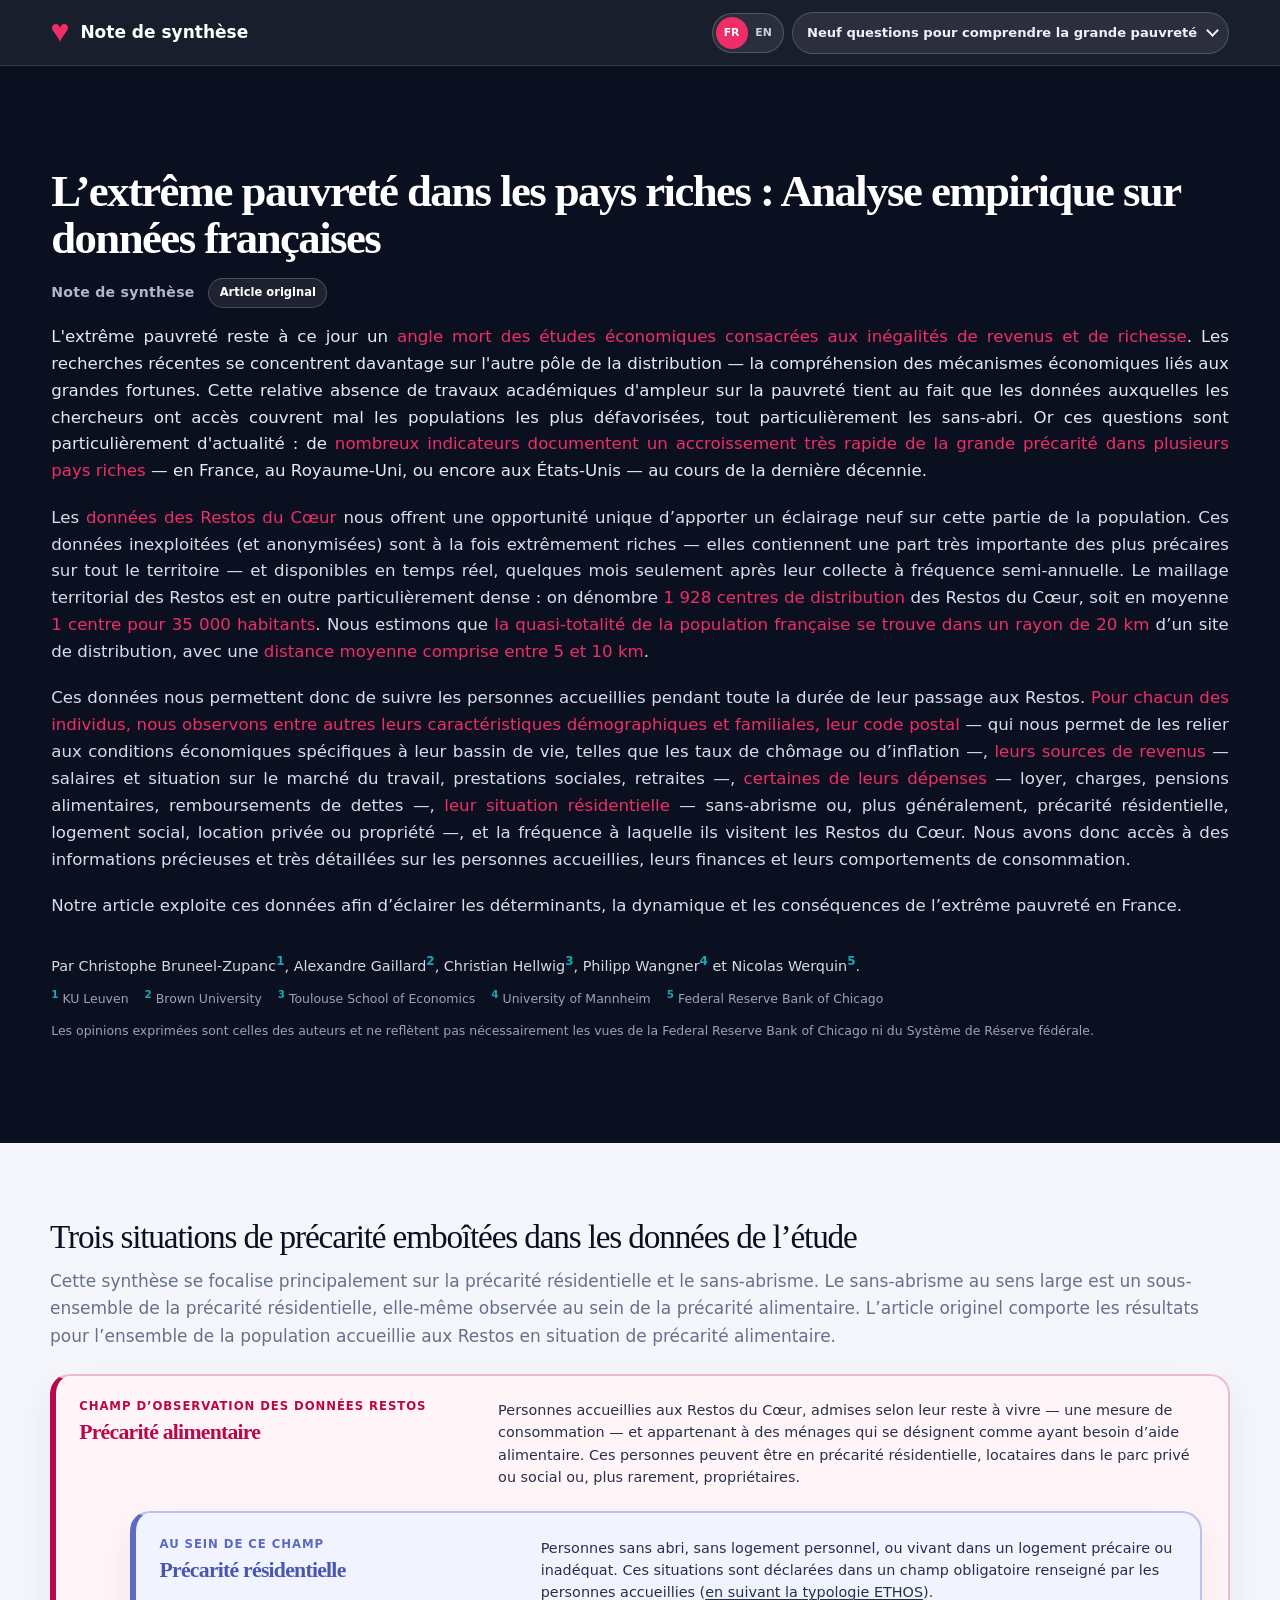
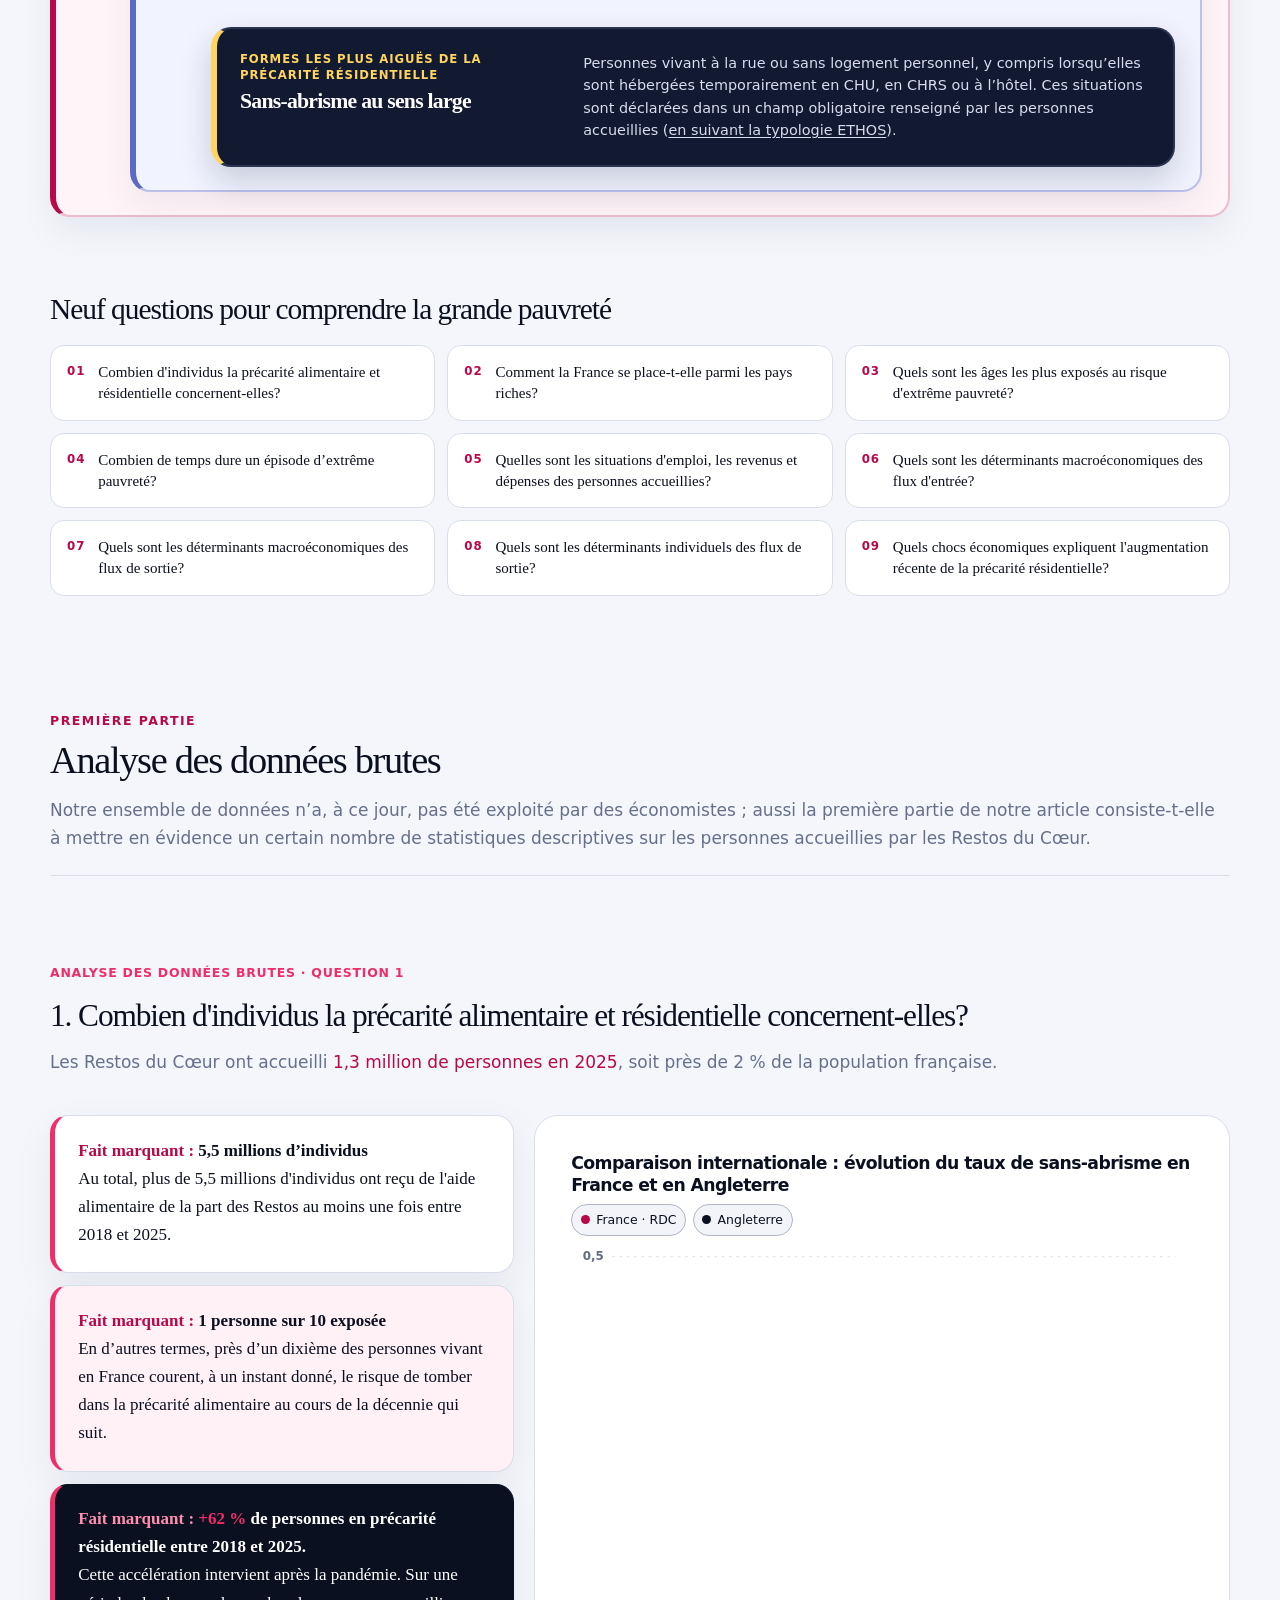
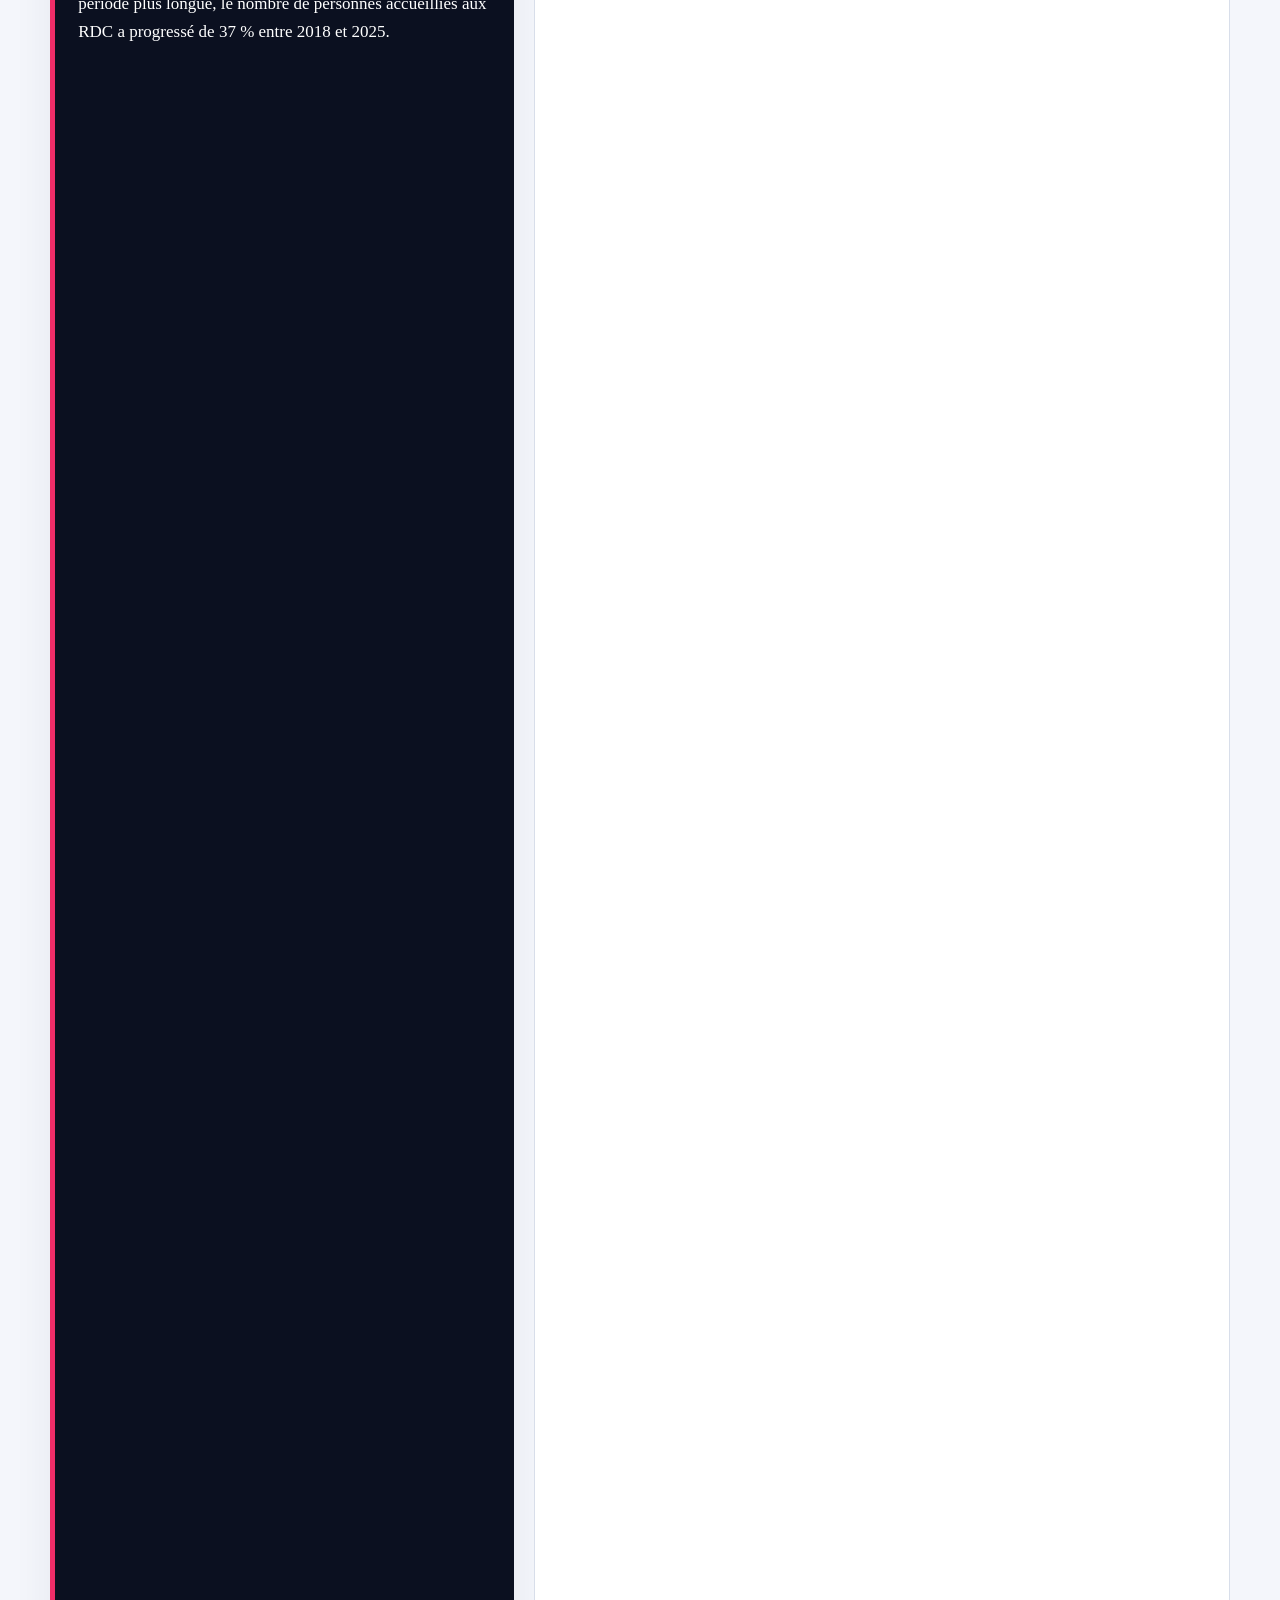
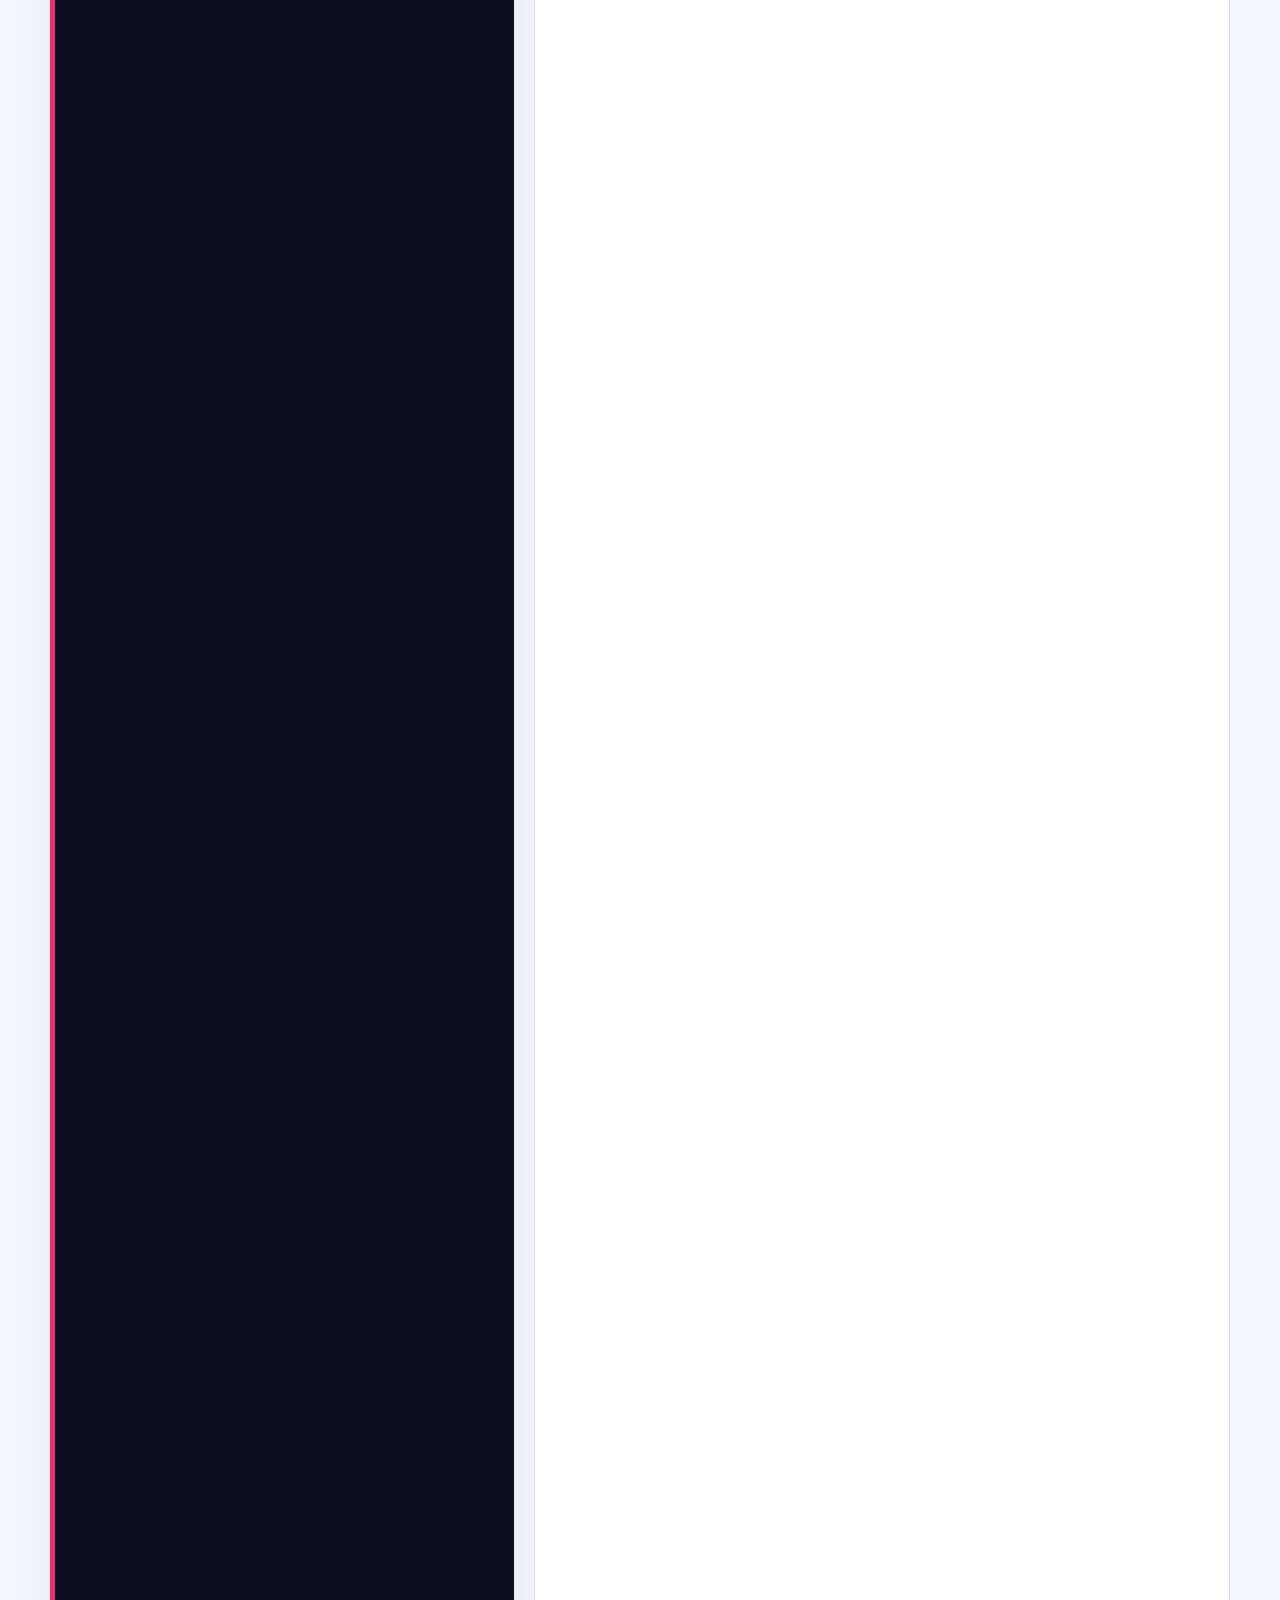
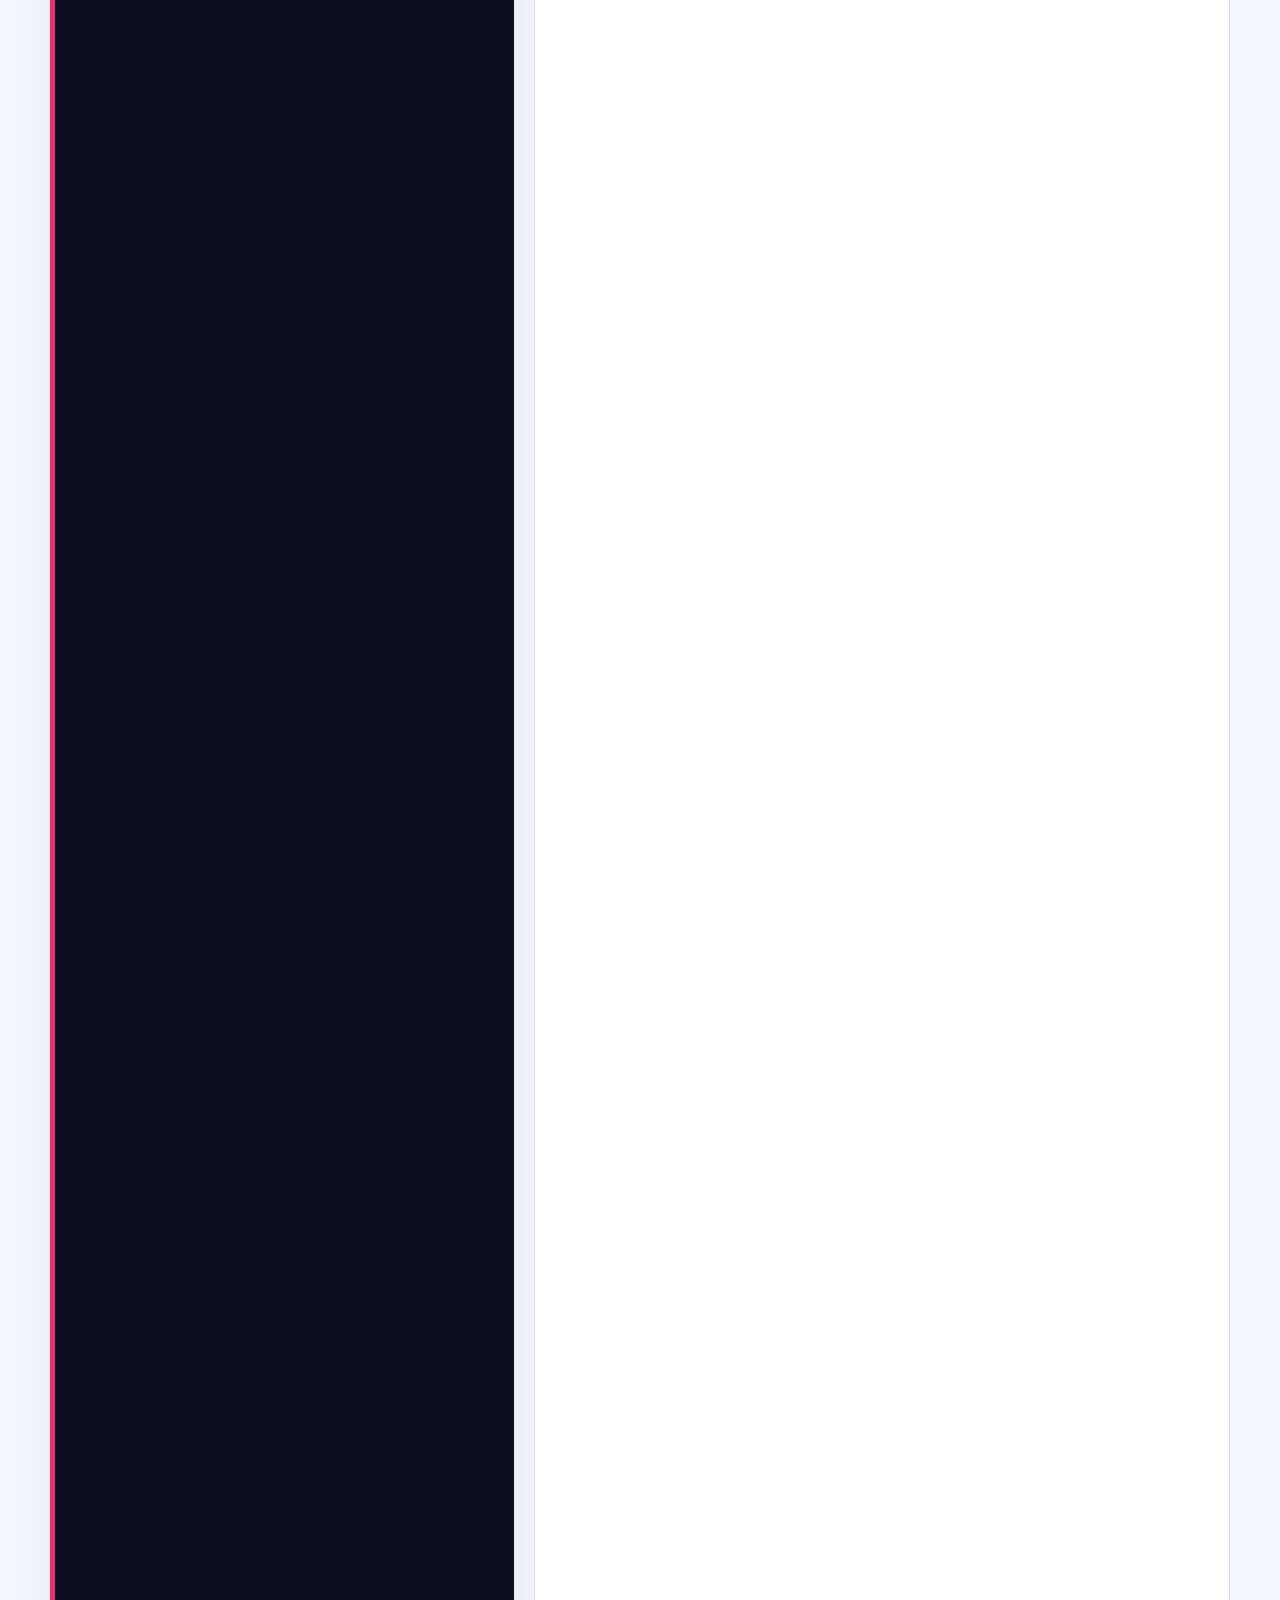
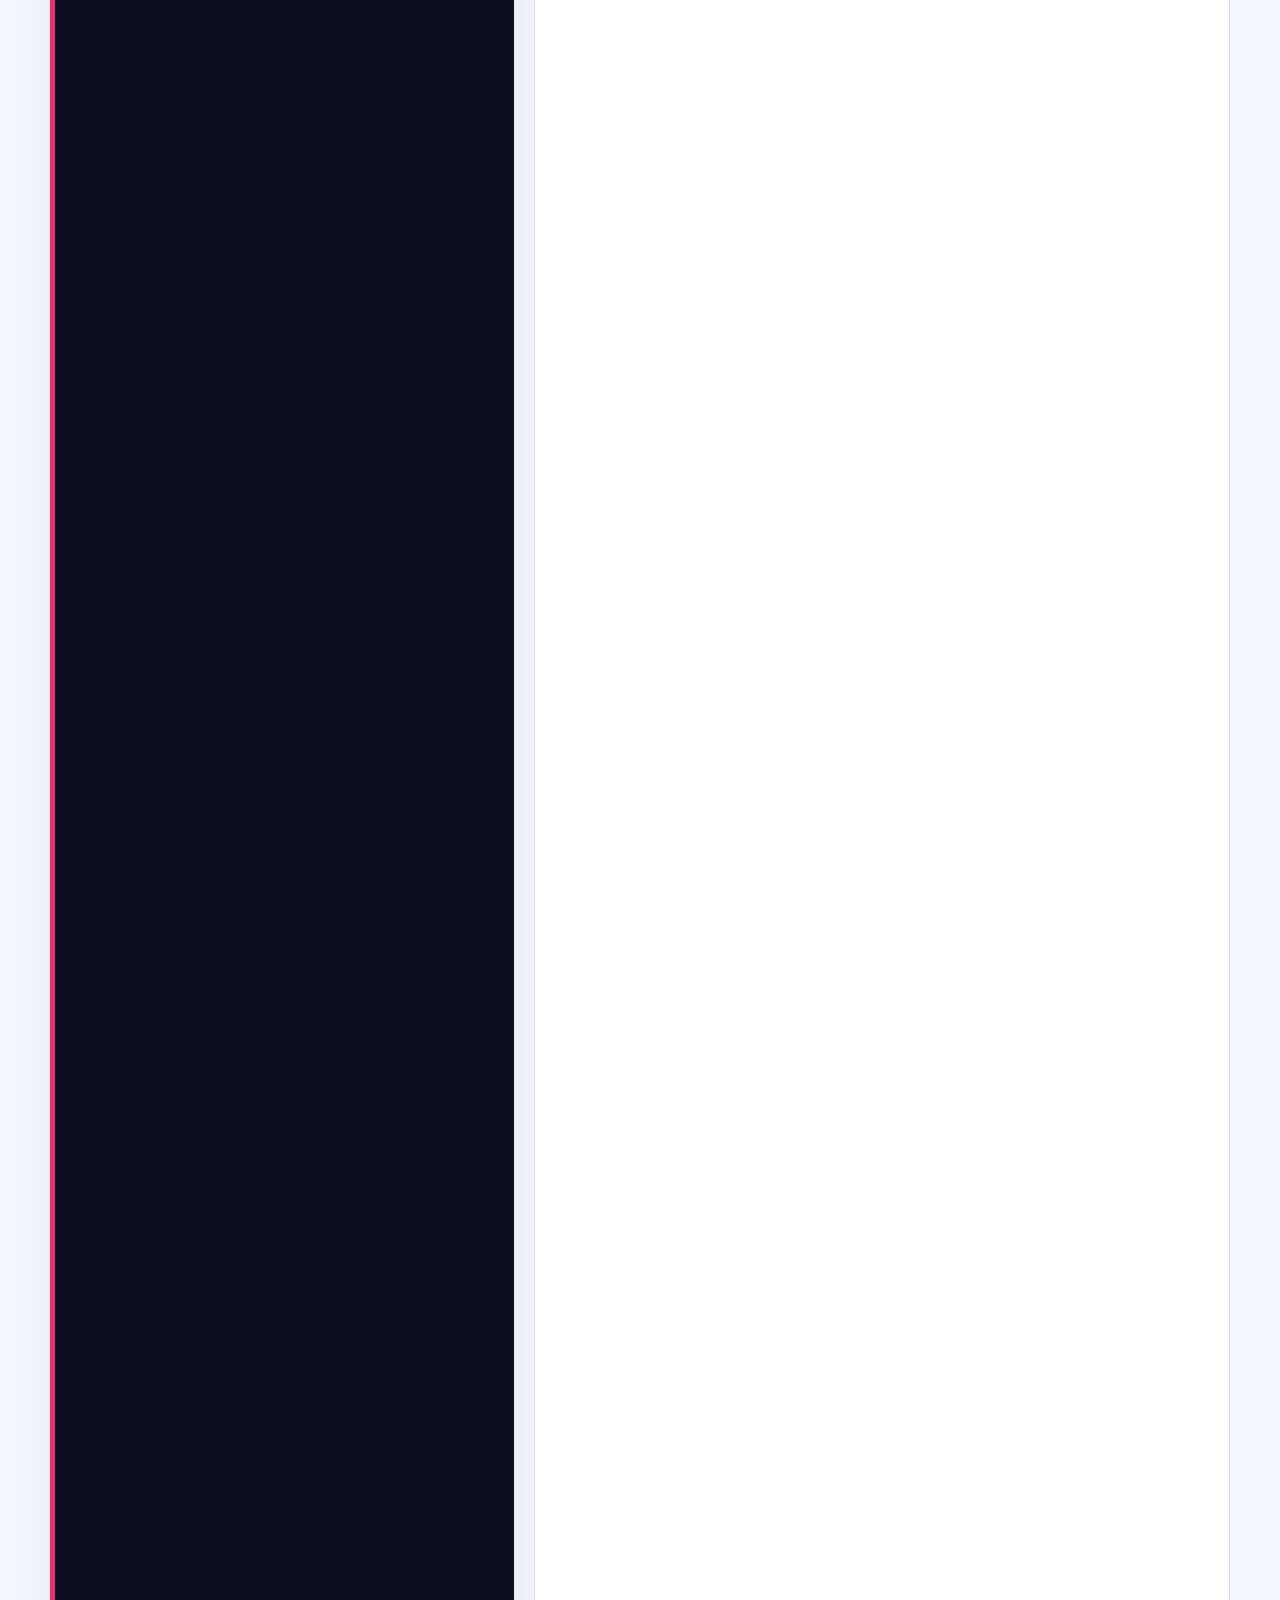
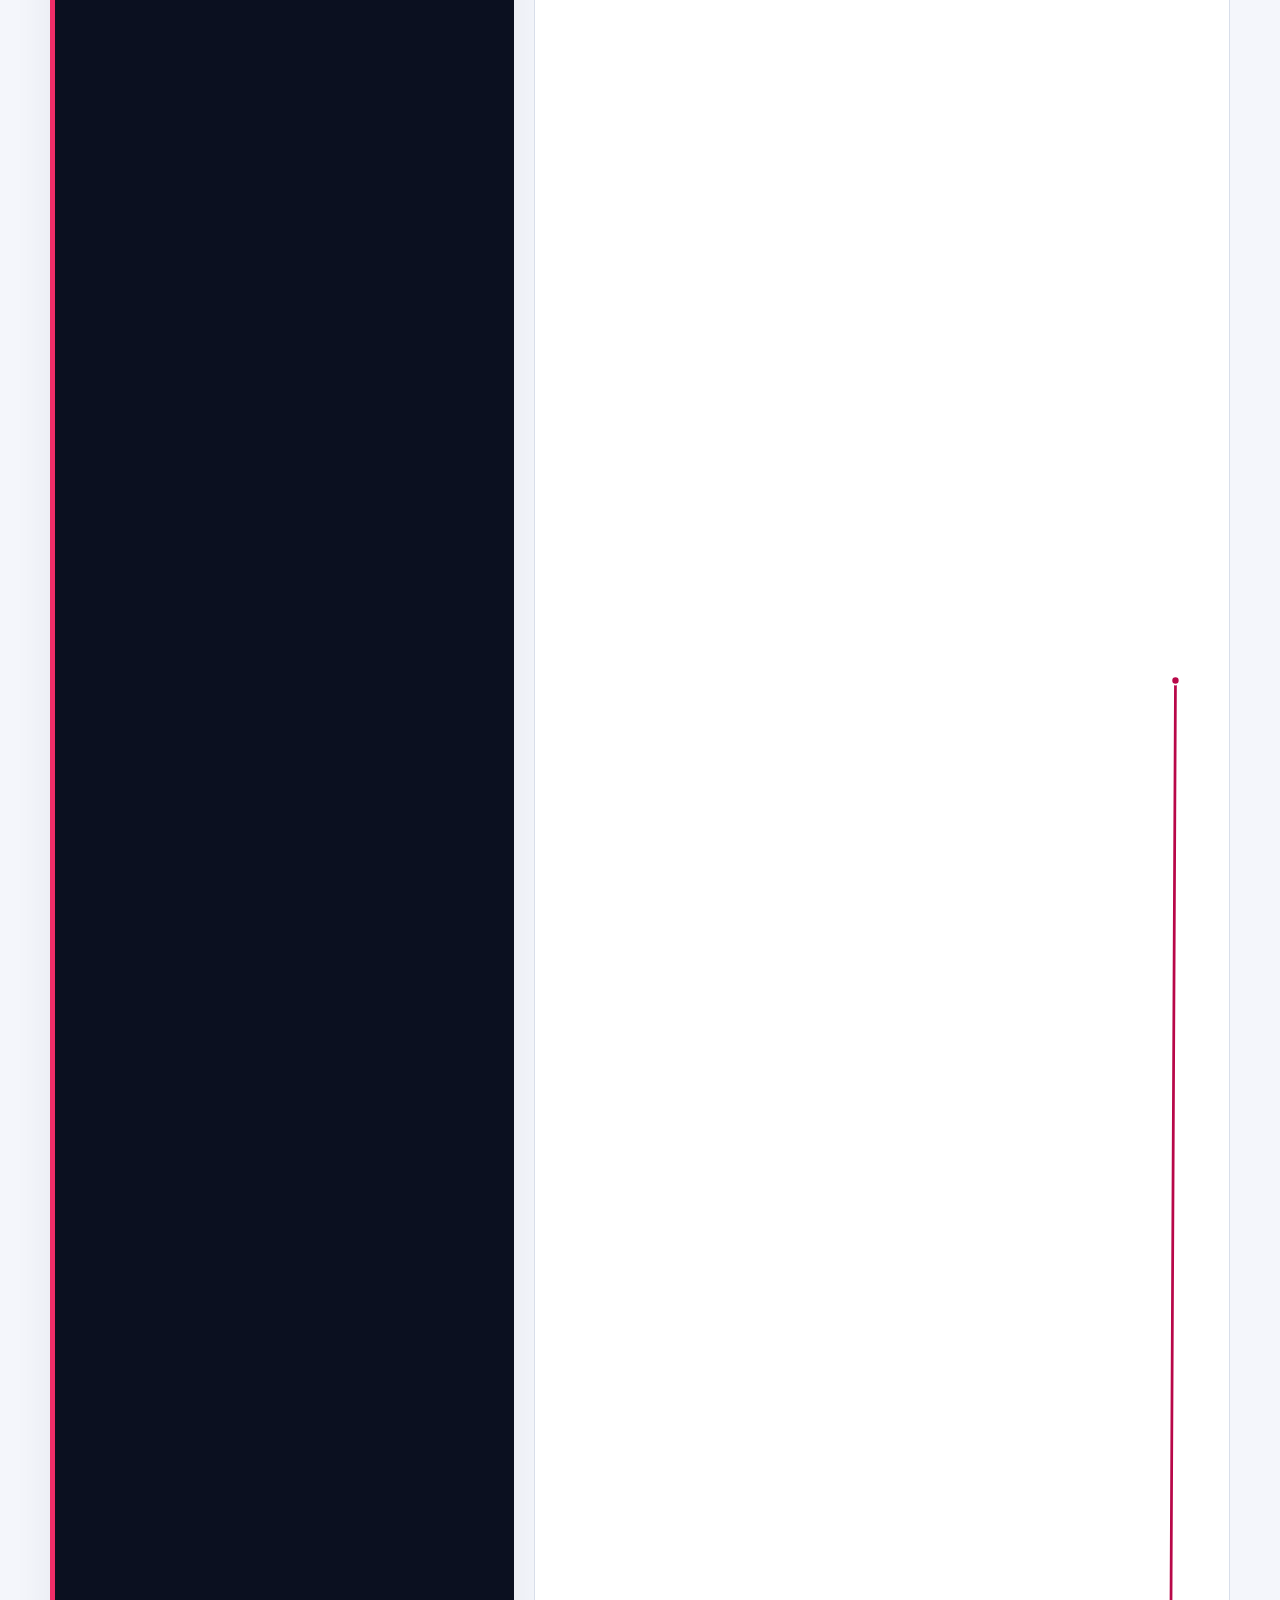
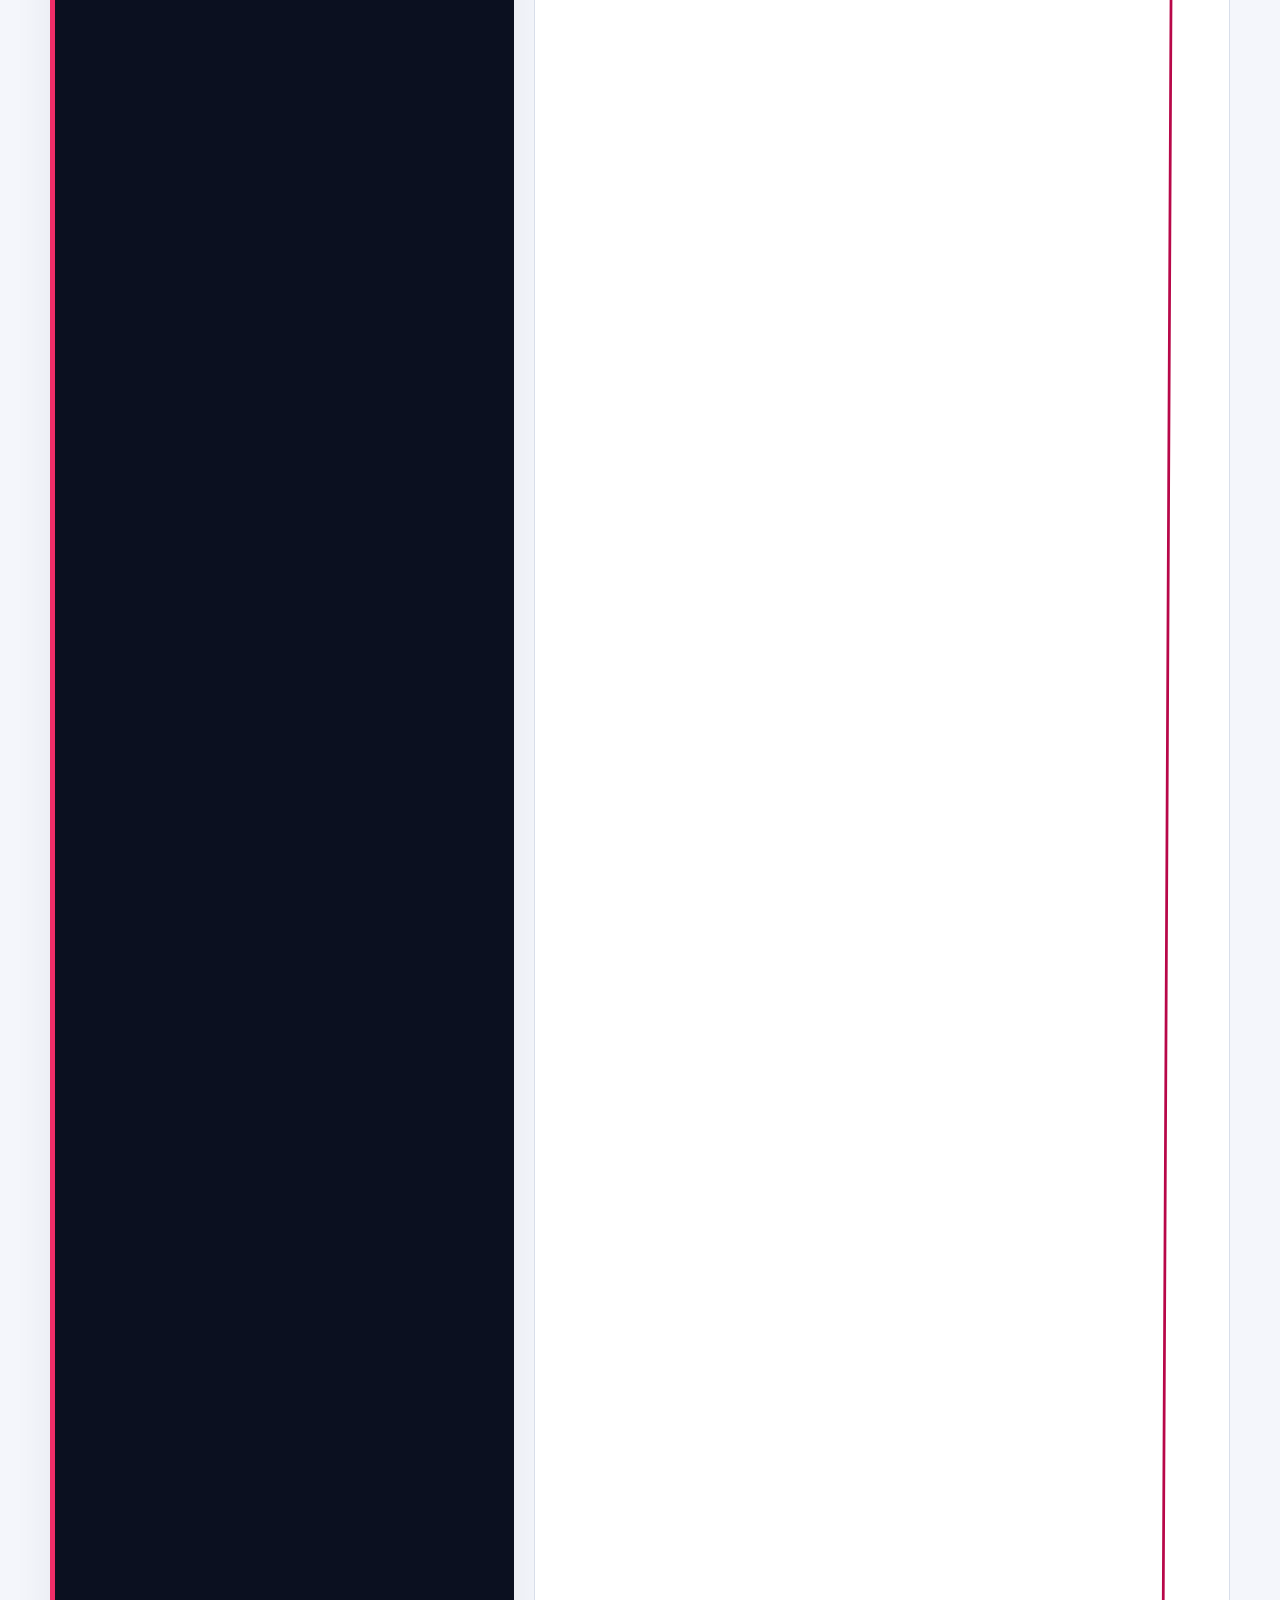
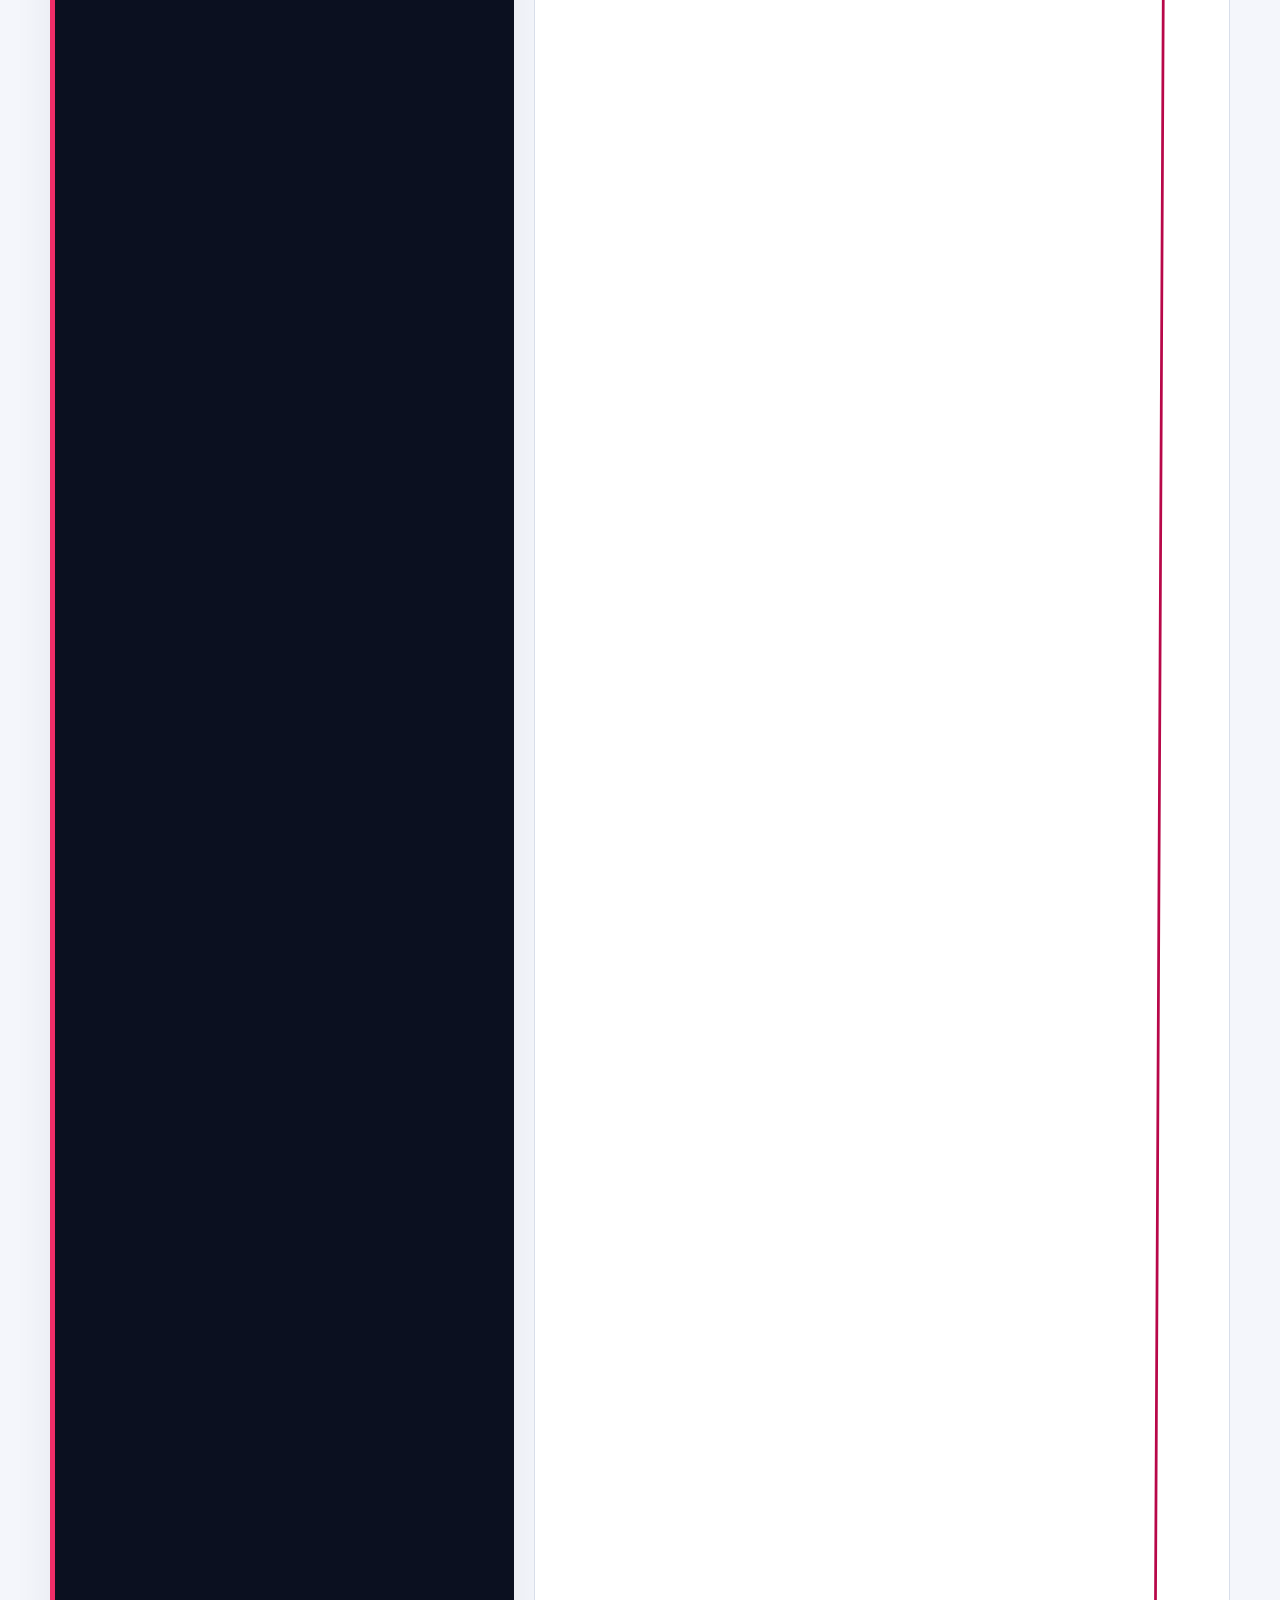
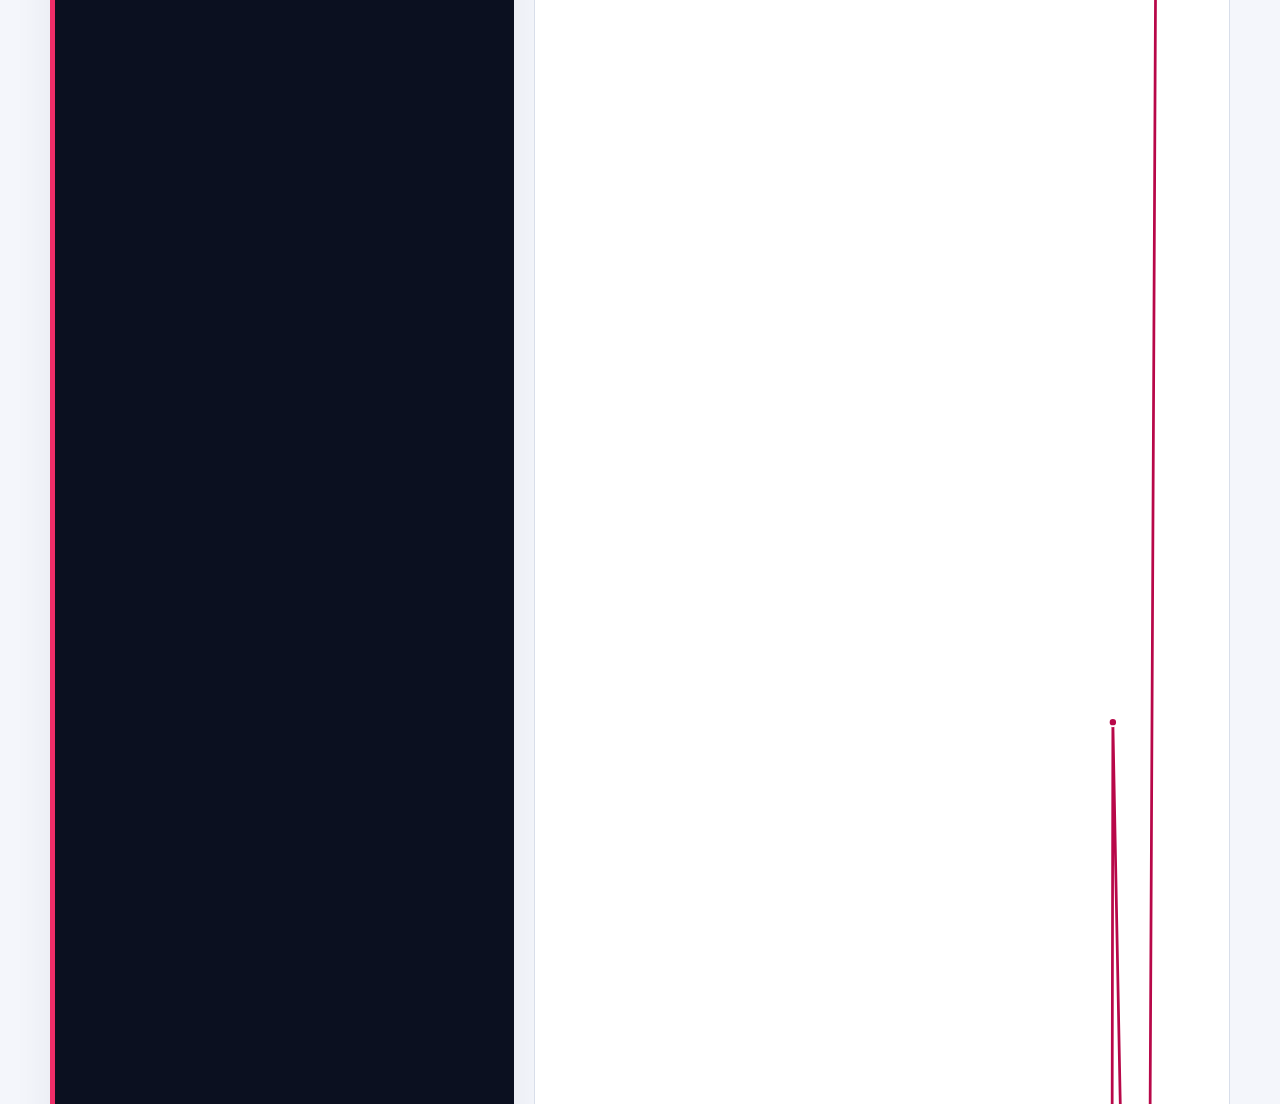
==== commit 2cd77a7c: "Update index.html" ====
--- a/poverty/index.html
+++ b/poverty/index.html
@@ -15,9 +15,9 @@
     <title>L’extrême pauvreté dans les pays riches : Analyse empirique sur données françaises</title>
     <link rel="icon" type="image/svg+xml" href="favicon.svg" />
     <link rel="stylesheet" href="vendor/leaflet/leaflet.css" />
-    <link rel="stylesheet" href="styles.css" />
+    <link rel="stylesheet" href="styles.css?v=82" />
     <script src="vendor/leaflet/leaflet.js" defer></script>
-    <script src="app.js" defer></script>
+    <script src="app.js?v=82" defer></script>
   </head>
   <body>
     <a class="skip-link" href="#contenu">Aller au contenu</a>
@@ -176,7 +176,7 @@
               <p><strong class="dialogue-label">Fait marquant :</strong> <strong class="q1-fact-title">1 personne sur 10 exposée</strong><br />En d’autres termes, près d’un dixième des personnes vivant en France courent, à un instant donné, le risque de tomber dans la précarité alimentaire au cours de la décennie qui suit.</p>
             </article>
             <article class="q1-stat-card q1-stat-card-dark" role="listitem" data-mkouf="2">
-              <p><strong class="dialogue-label">Fait marquant :</strong> <strong class="q1-fact-title"><span>+51 %</span> de personnes en précarité résidentielle entre 2021 et 2025.</strong><br />Cette accélération intervient après la pandémie. Sur une période plus longue, le nombre de personnes accueillies aux RDC a progressé de 37 % entre 2018 et 2025.</p>
+              <p><strong class="dialogue-label">Fait marquant :</strong> <strong class="q1-fact-title"><span>+62 %</span> de personnes en précarité résidentielle entre 2018 et 2025.</strong><br />Cette accélération intervient après la pandémie. Sur une période plus longue, le nombre de personnes accueillies aux RDC a progressé de 37 % entre 2018 et 2025.</p>
             </article>
           </div>
           <article class="story-card line-card">
@@ -405,7 +405,11 @@
                 <input id="map-search" type="search" list="bva-options" placeholder="Ex. Toulouse, Paris — Créteil…" autocomplete="off" />
                 <datalist id="bva-options"></datalist>
               </label>
-              <button id="map-reset" class="map-reset" type="button">Vue France</button>
+              <div class="map-actions">
+                <button id="map-reset" class="map-reset" type="button">Vue France</button>
+                <button id="map-download" class="map-download" type="button" disabled>Télécharger en PNG</button>
+                <output id="map-download-status" class="visually-hidden" aria-live="polite"></output>
+              </div>
             </div>
             <div class="map-layout">
               <div class="map-stage">
--- a/poverty/styles.css
+++ b/poverty/styles.css
@@ -31,6 +31,7 @@
 
 * { box-sizing: border-box; }
 html { scroll-behavior: smooth; scroll-padding-top: 84px; }
+.visually-hidden { position: absolute !important; width: 1px !important; height: 1px !important; padding: 0 !important; margin: -1px !important; overflow: hidden !important; clip: rect(0,0,0,0) !important; white-space: nowrap !important; border: 0 !important; }
 body {
   margin: 0;
   background: var(--paper);
@@ -509,9 +510,14 @@
 .map-toolbar select, .map-toolbar input { width: 100%; min-width: 0; min-height: 45px; padding: 0.65rem 0.8rem; color: var(--white); background: #222c49; border: 1px solid #46506d; border-radius: 11px; outline: none; }
 .map-toolbar select:focus, .map-toolbar input:focus { border-color: var(--yellow); box-shadow: 0 0 0 3px rgba(255,212,95,0.16); }
 .map-toolbar input::placeholder { color: #818ba6; }
-.map-reset { min-height: 45px; padding: 0.65rem 0.9rem; color: var(--ink); background: var(--yellow); border: 0; border-radius: 11px; font-size: 0.78rem; font-weight: 850; cursor: pointer; }
+.map-actions { display: flex; gap: 0.55rem; align-items: stretch; }
+.map-reset, .map-download { min-height: 45px; padding: 0.65rem 0.9rem; border: 0; border-radius: 11px; font-size: 0.78rem; font-weight: 850; white-space: nowrap; cursor: pointer; }
+.map-reset { color: var(--ink); background: var(--yellow); }
 .map-reset:hover { background: #ffe391; }
-.map-reset:focus-visible { outline: 3px solid var(--pink); outline-offset: 2px; }
+.map-download { color: var(--white); background: var(--pink); }
+.map-download:hover { background: #ff467e; }
+.map-download:disabled { opacity: 0.68; cursor: wait; }
+.map-reset:focus-visible, .map-download:focus-visible { outline: 3px solid var(--pink); outline-offset: 2px; }
 .map-layout { display: grid; grid-template-columns: minmax(0,1.52fr) minmax(290px,0.58fr); }
 .map-stage { min-width: 0; color: var(--ink); background: #e8edf5; border-right: 1px solid rgba(255,255,255,0.12); }
 .map-stage-header { display: flex; justify-content: space-between; gap: 1rem; align-items: center; padding: 0.75rem 1rem; background: rgba(255,255,255,0.86); border-bottom: 1px solid #e3e6ee; }
@@ -673,6 +679,7 @@
   transition: opacity 120ms ease;
 }
 .tooltip.is-visible { opacity: 1; }
+.tooltip.is-age-tooltip { width: min(280px, calc(100vw - 20px)); max-width: none; }
 @keyframes grow { from { transform: scaleX(0); } to { transform: scaleX(1); } }
 @keyframes rise { from { transform: scaleY(0); } to { transform: scaleY(1); } }
 
@@ -683,6 +690,7 @@
   .trend-chart svg { height: auto; min-height: 0; }
   .q2-evidence-layout { grid-template-columns: 1fr; grid-template-areas: "facts" "chart"; }
   .q2-evidence-layout .dialogue-grid-q2 { grid-template-columns: minmax(0, 0.85fr) minmax(0, 1.15fr); }
+  .map-toolbar { grid-template-columns: repeat(2,minmax(0,1fr)); }
 }
 
 @media (max-width: 900px) {
@@ -706,6 +714,8 @@
   .territory-inner { padding: 0 1rem; }
   .map-toolbar { grid-template-columns: repeat(2,minmax(0,1fr)); }
   .map-search-label { grid-column: 1 / -1; }
+  .map-actions { grid-column: 1 / -1; align-self: stretch; }
+  .map-actions > button { flex: 1; }
   .map-layout { grid-template-columns: 1fr; }
   .map-stage { border-right: 0; border-bottom: 1px solid rgba(255,255,255,0.12); }
   .bva-map { min-height: 600px; }
@@ -775,7 +785,8 @@
   .housing-cost-row { grid-template-columns: 1fr; gap: 0.55rem; }
   .map-toolbar { grid-template-columns: 1fr; }
   .map-search-label { grid-column: auto; }
-  .map-reset { width: 100%; }
+  .map-actions { grid-column: auto; display: grid; grid-template-columns: repeat(2,minmax(0,1fr)); }
+  .map-reset, .map-download { width: 100%; padding-right: 0.6rem; padding-left: 0.6rem; white-space: normal; }
   .map-stage-header { align-items: flex-start; }
   .map-source-pill { max-width: 150px; }
   .bva-map { min-height: 510px; }
